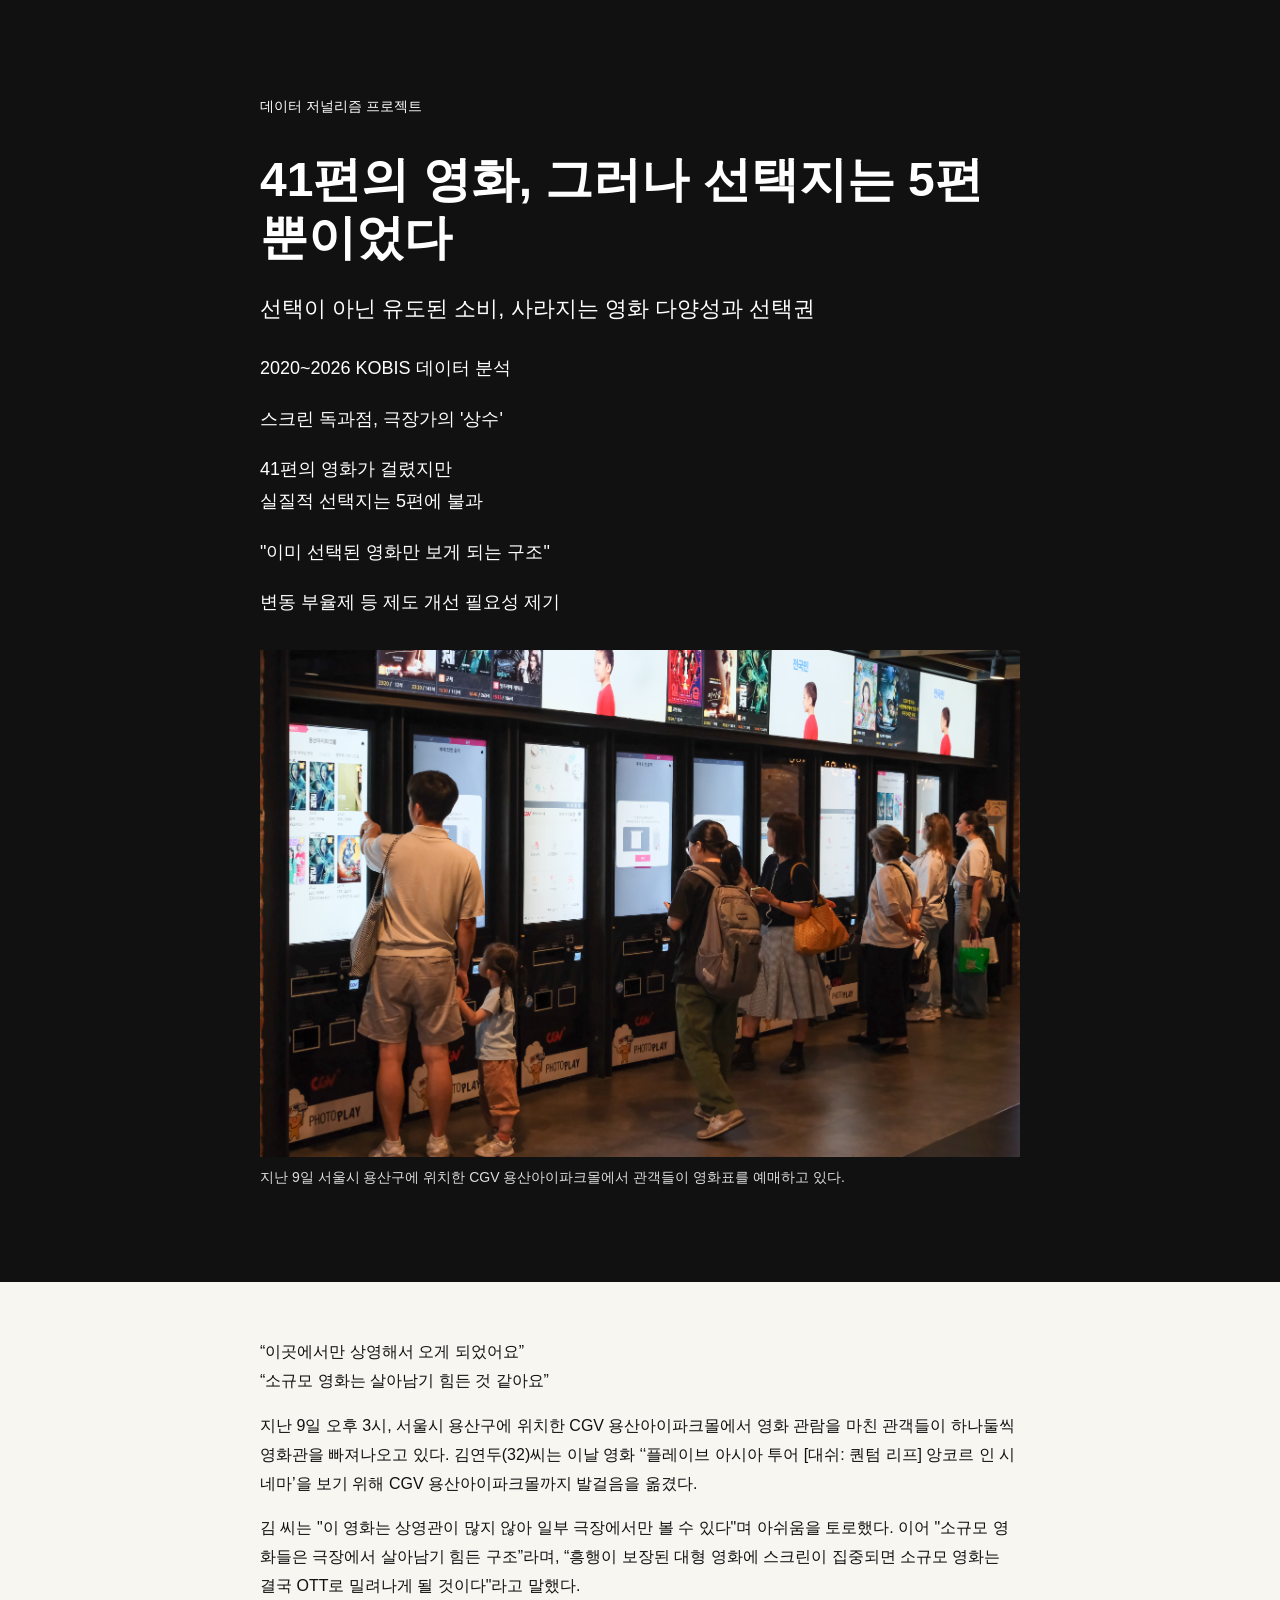
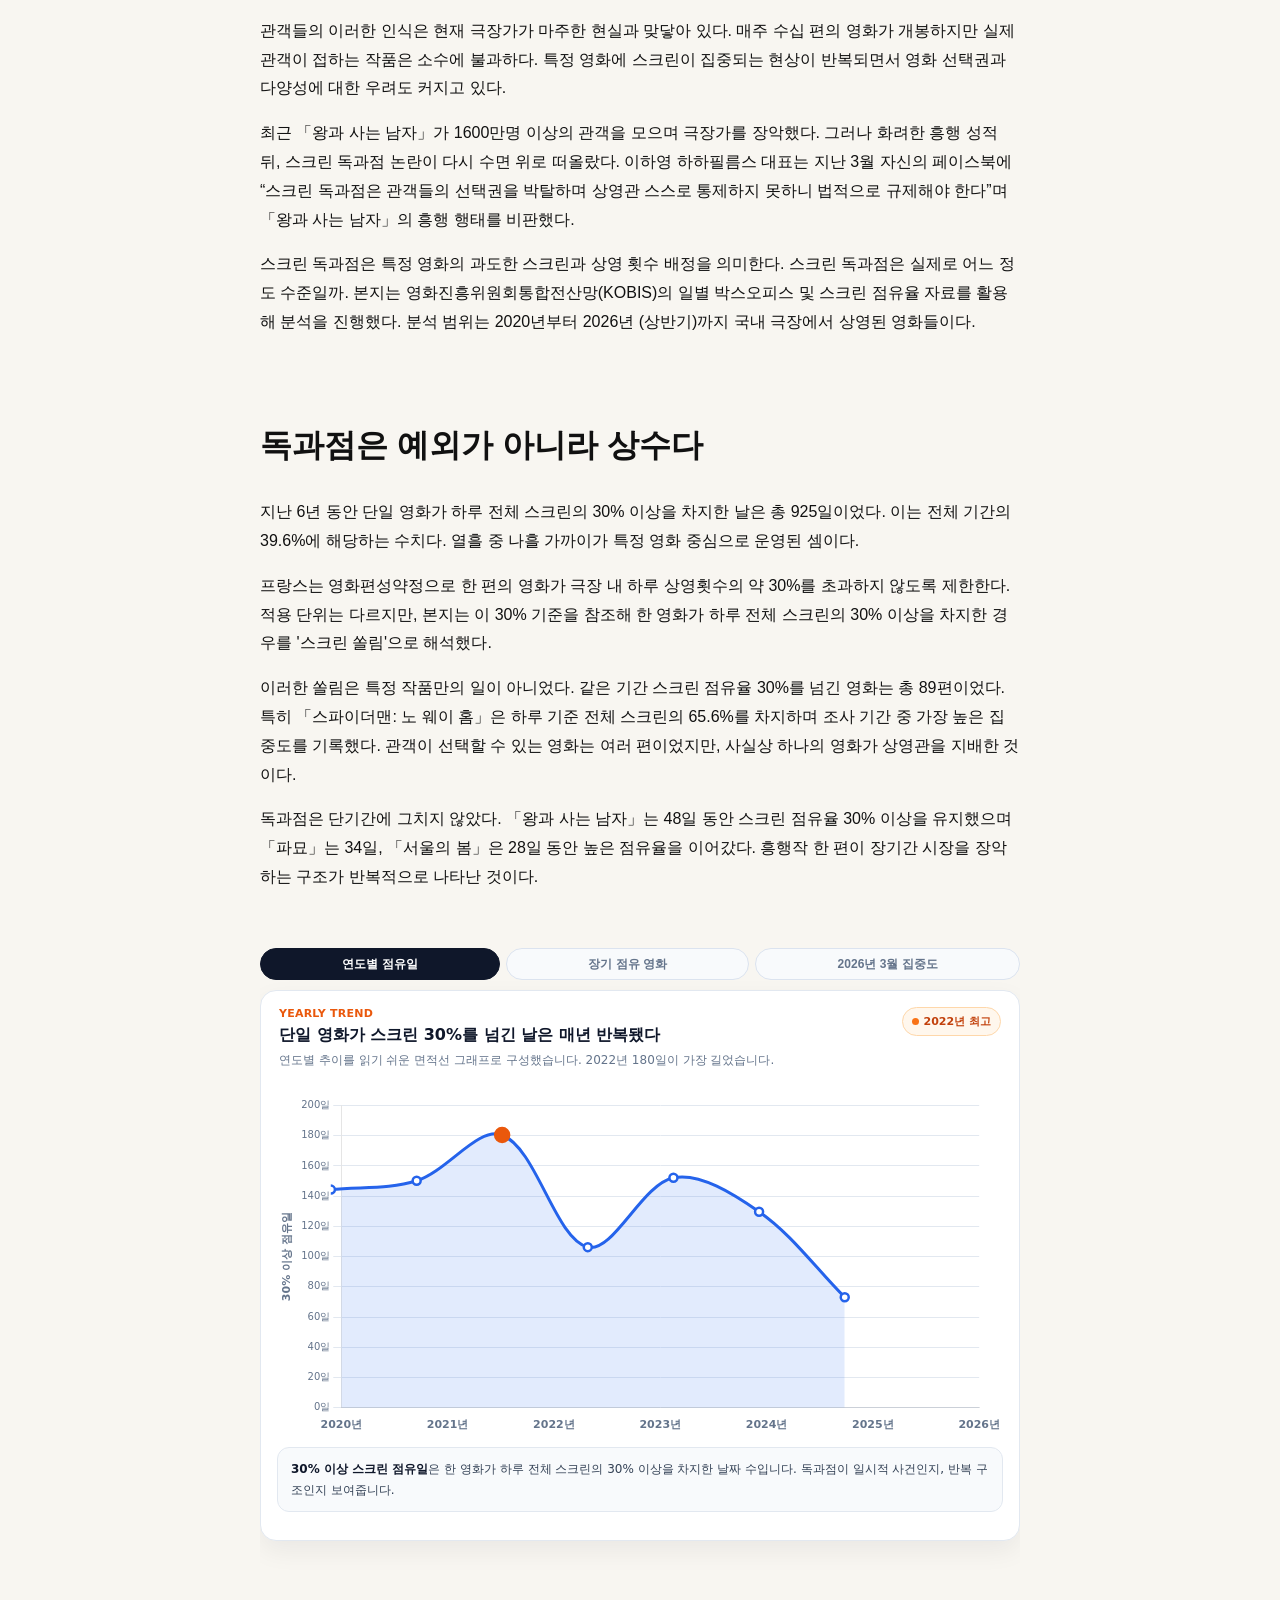
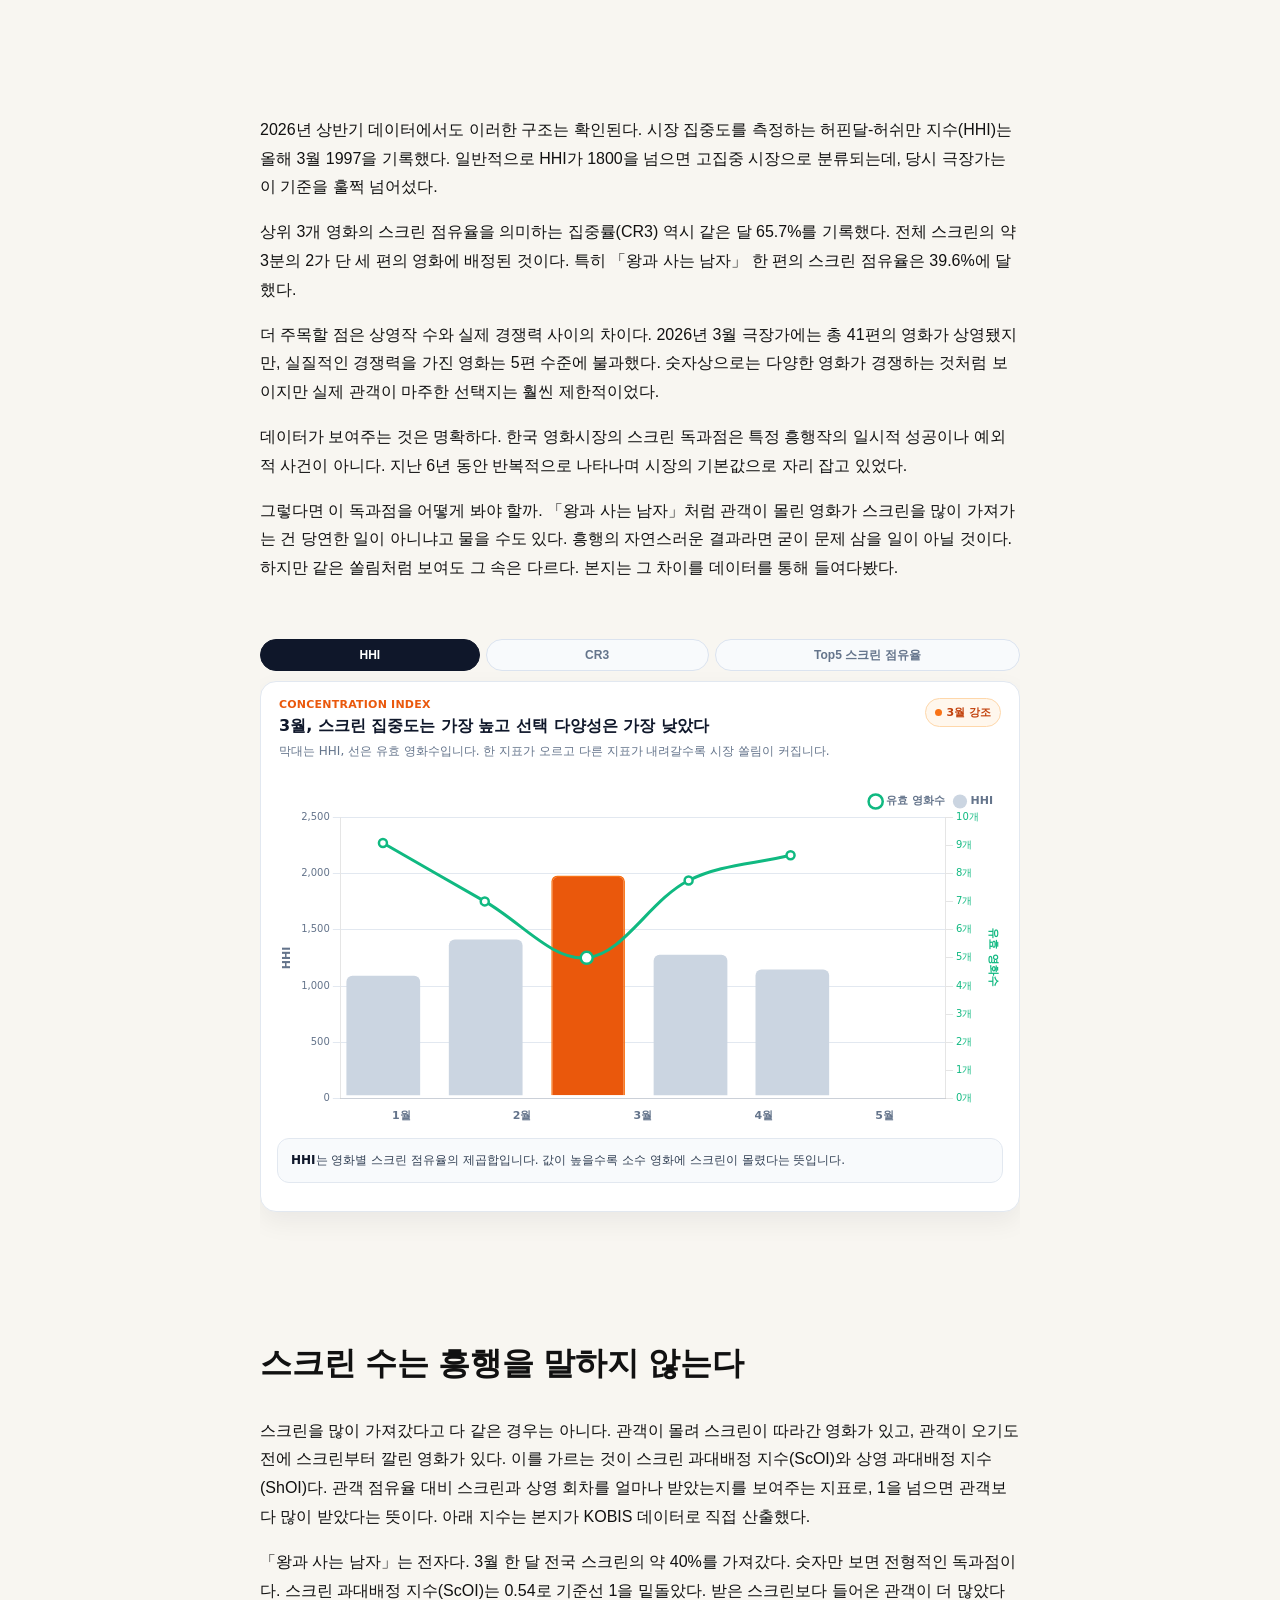
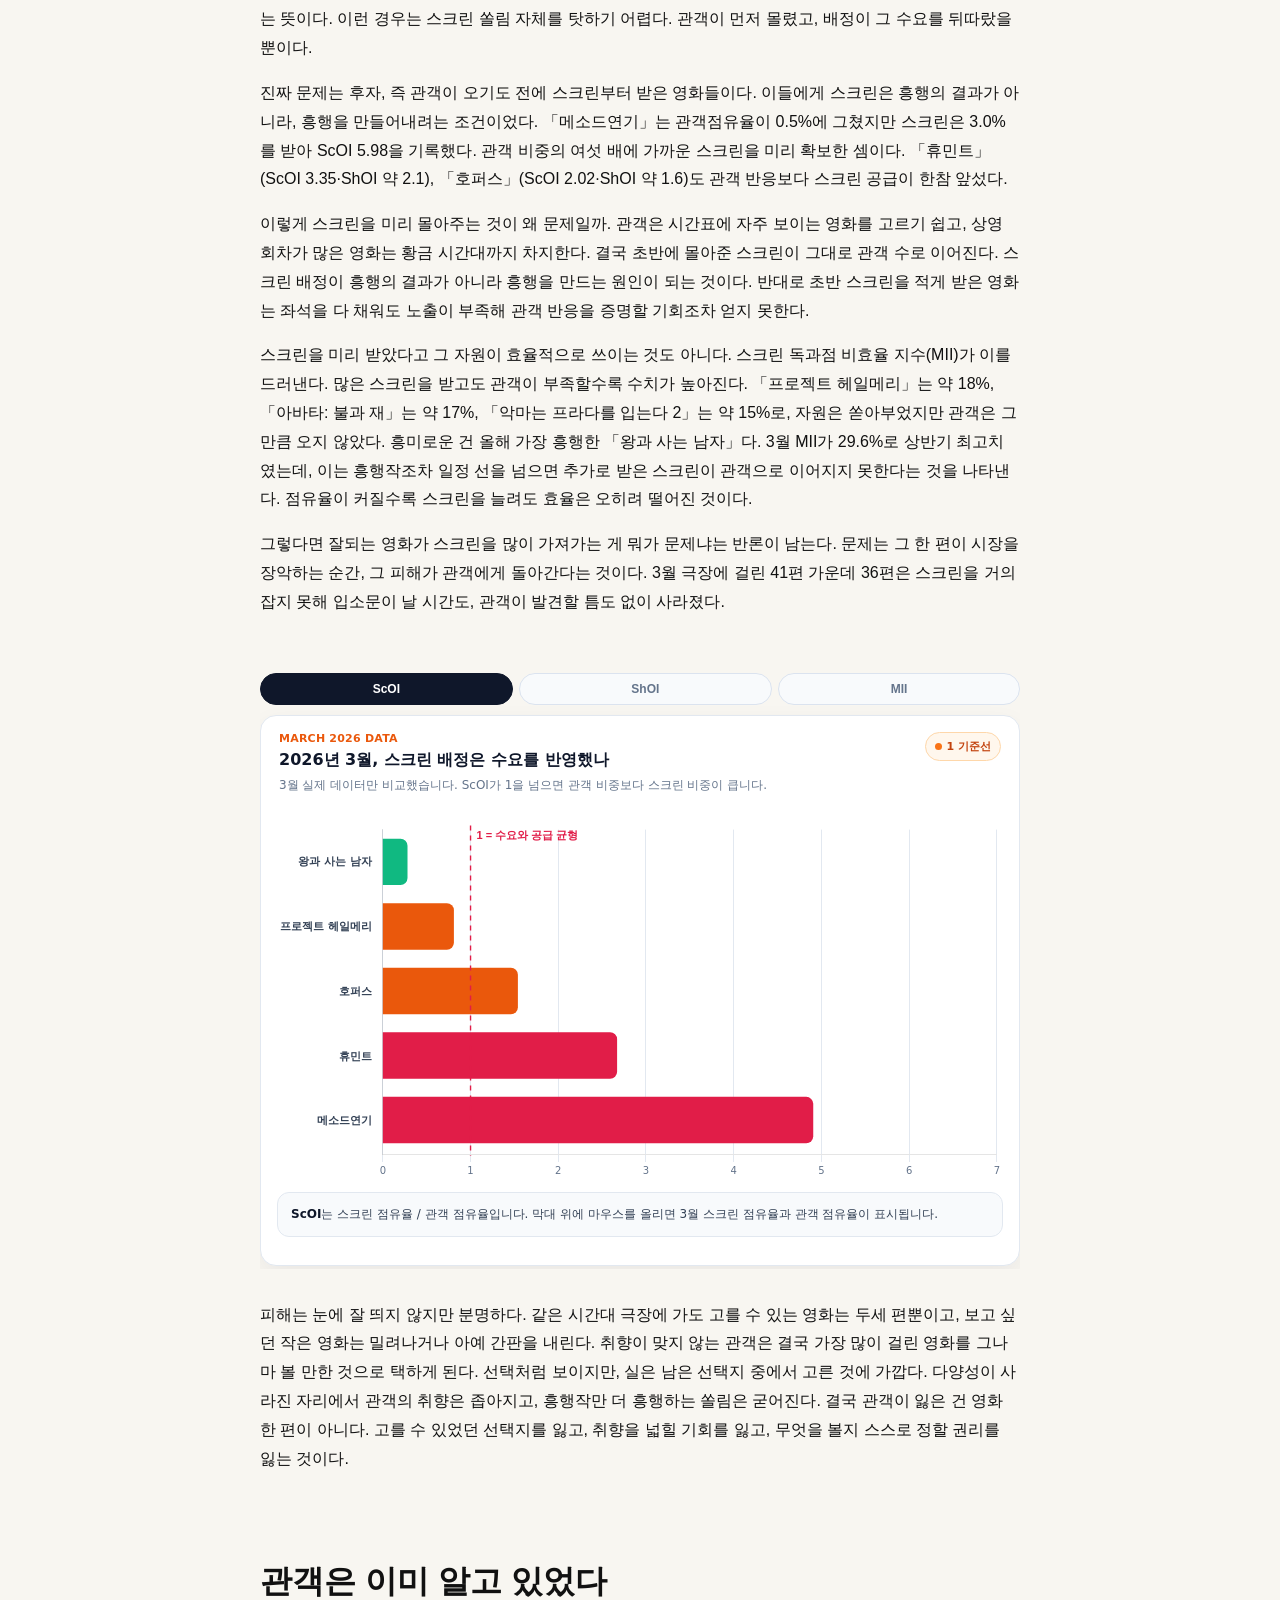
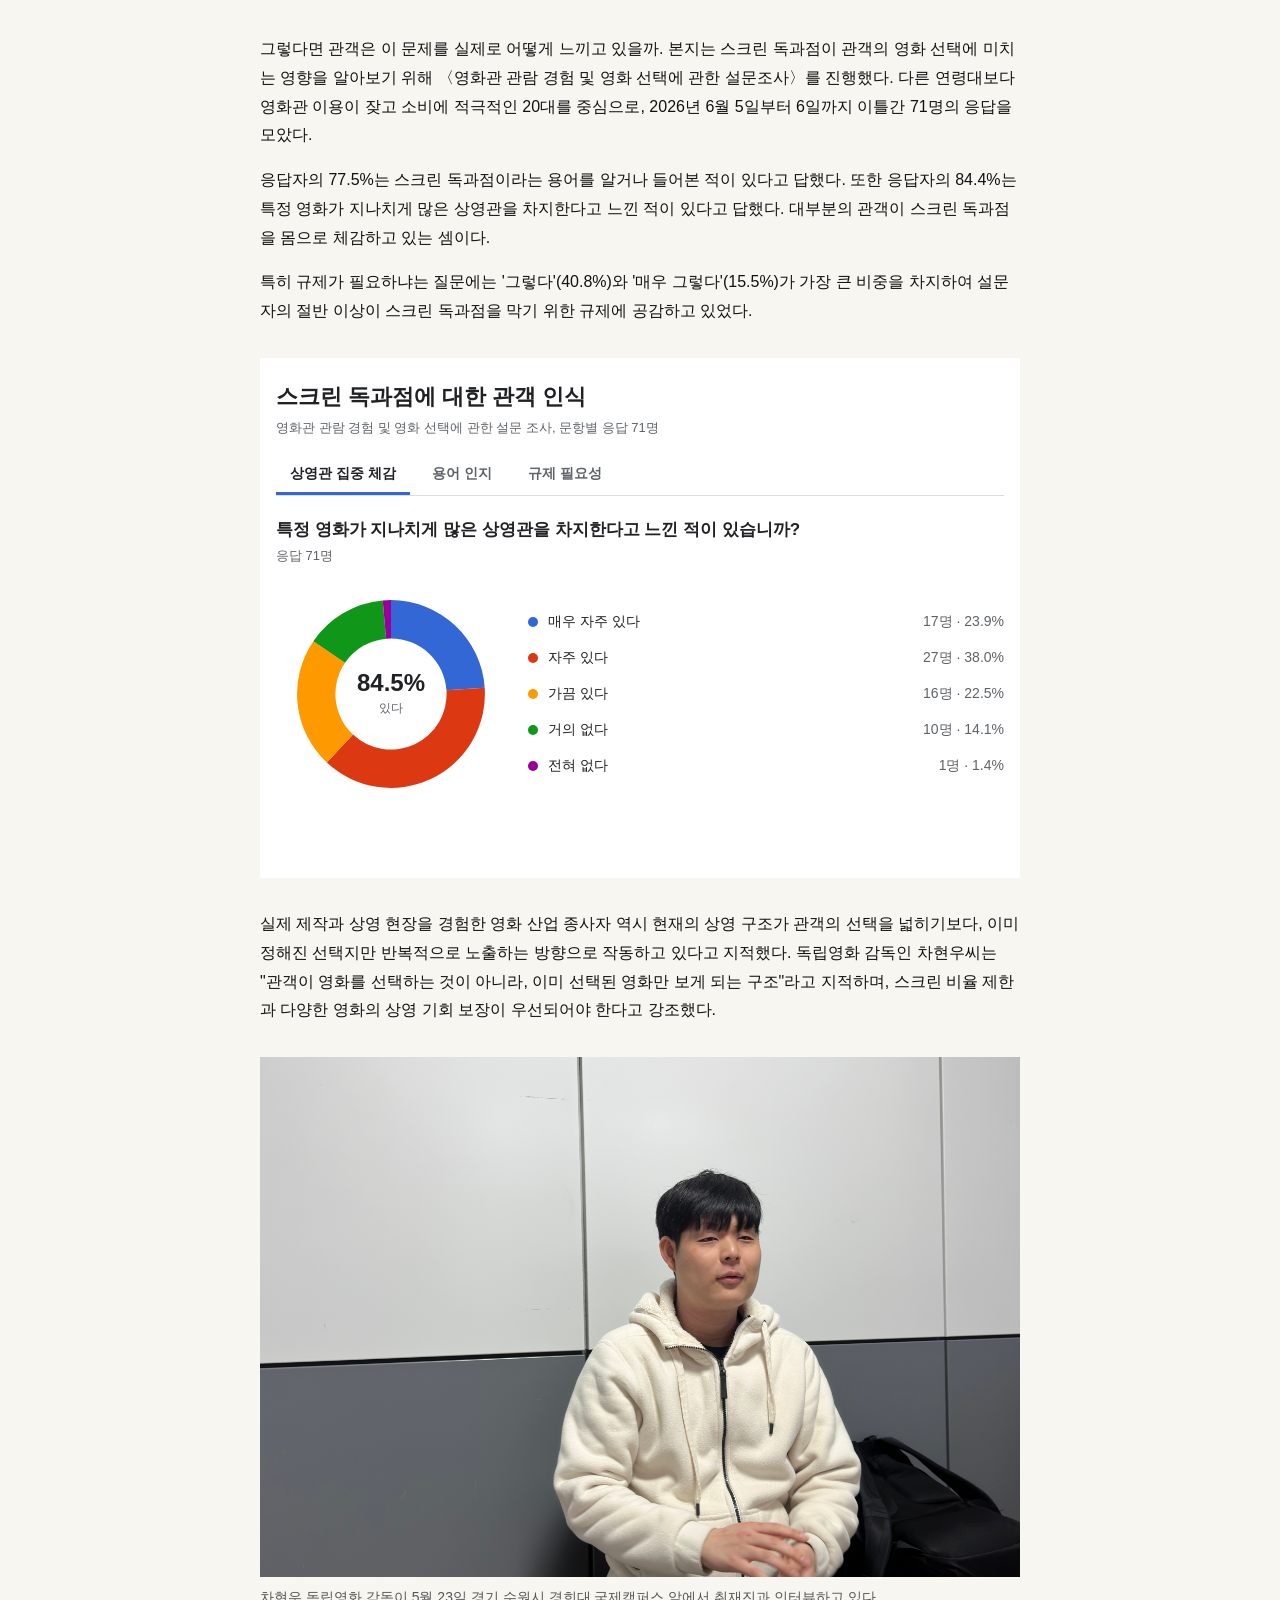
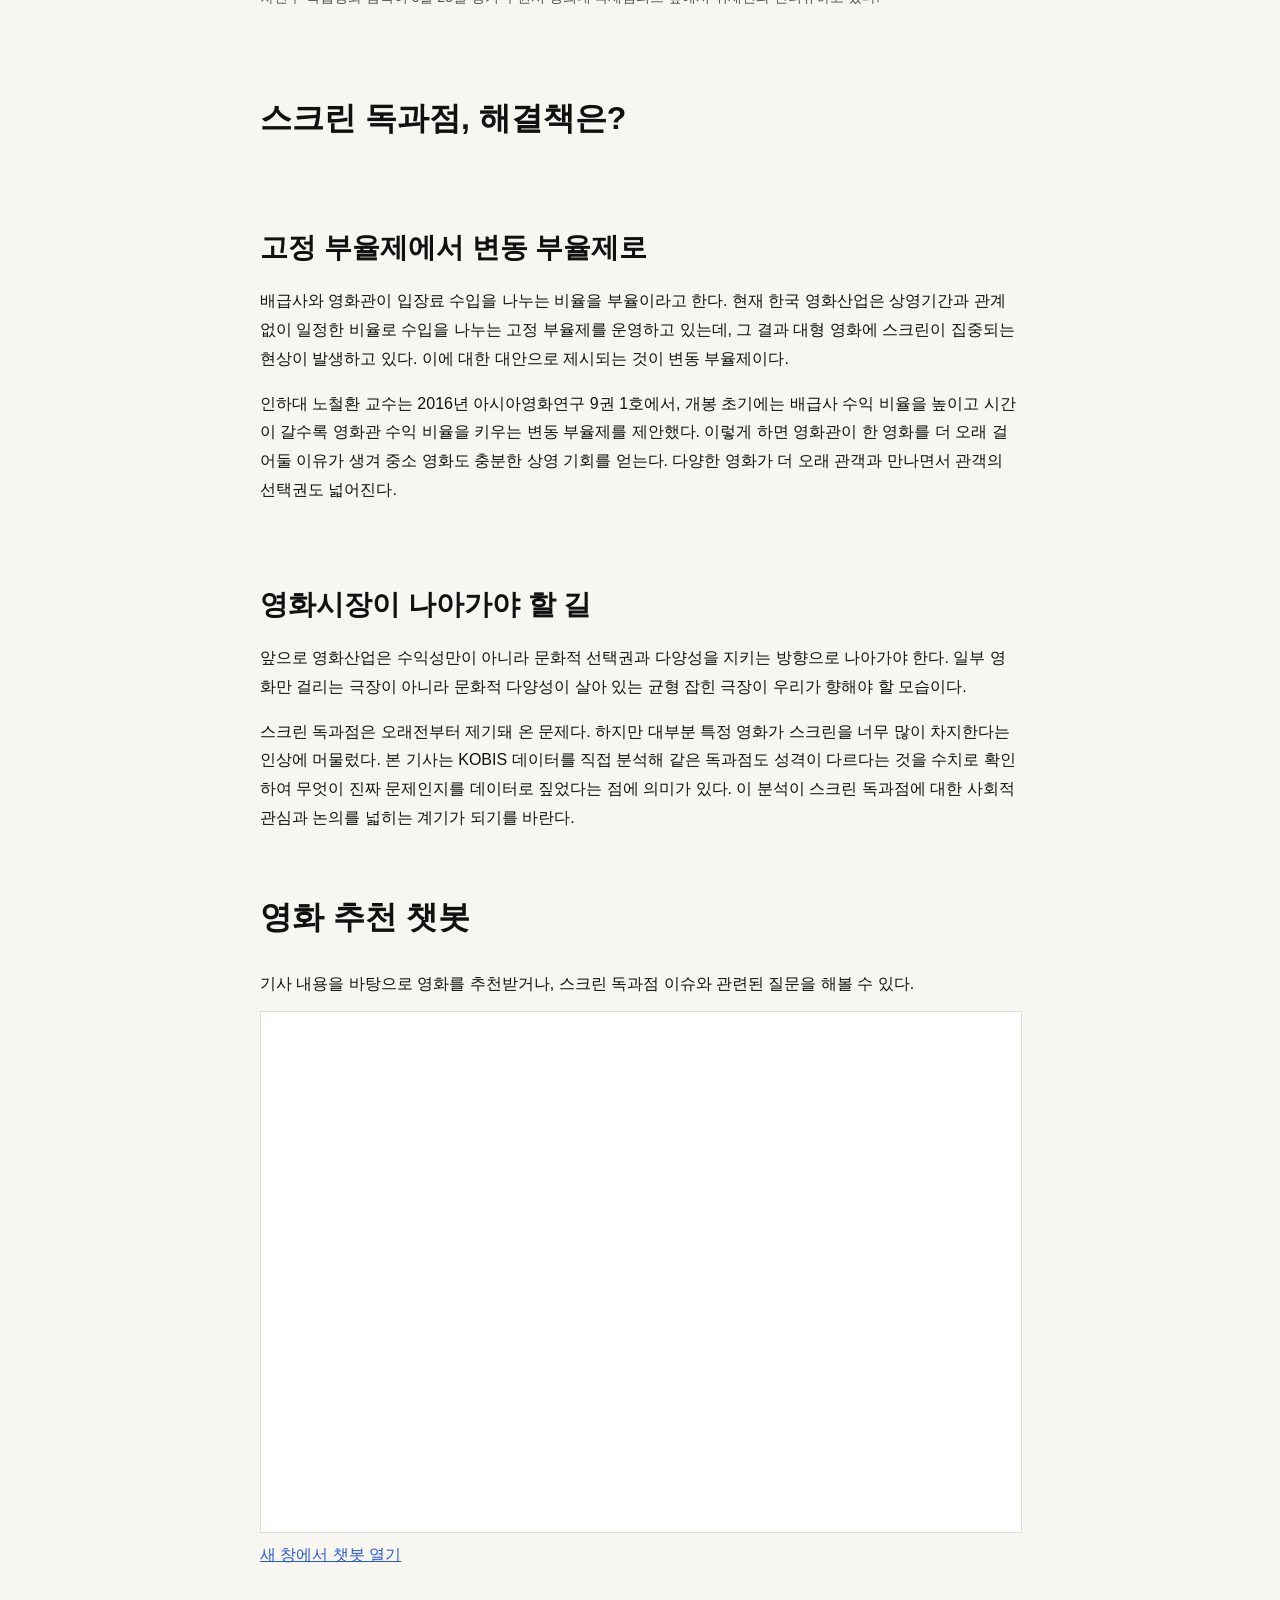
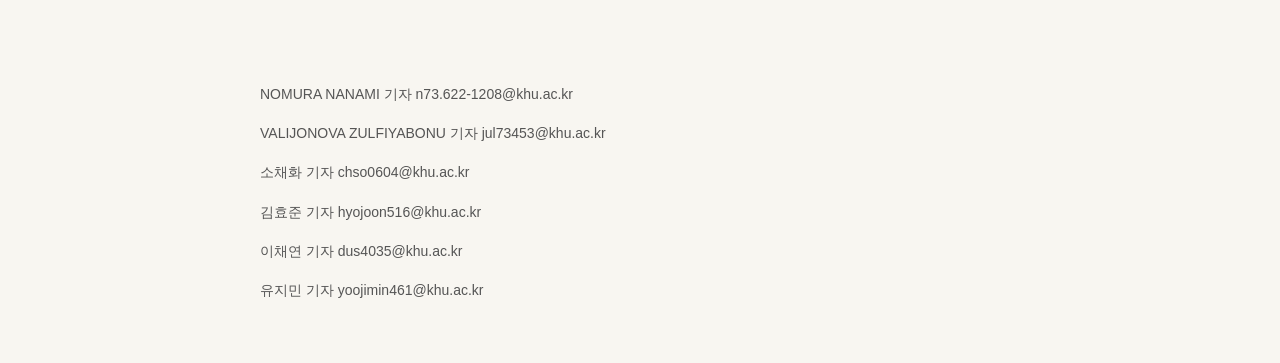
==== index.html @ 1d86059e "Update index.html" ====
<!DOCTYPE html>
<html lang="ko">
<head>
  <meta charset="UTF-8">
  <meta name="viewport" content="width=device-width, initial-scale=1.0">
  <title>스크린 독과점 기사</title>
  <link rel="stylesheet" href="./index.css">
</head>
<body>

<header class="hero">
  <div class="hero-inner">
    <p class="kicker">데이터 저널리즘 프로젝트</p>

    <h1>41편의 영화, 그러나 선택지는 5편뿐이었다</h1>

    <p class="subtitle">
      선택이 아닌 유도된 소비, 사라지는 영화 다양성과 선택권
    </p>

  <div class="summary">
  <p>2020~2026 KOBIS 데이터 분석</p>
  <p>스크린 독과점, 극장가의 '상수'</p>
  <p>41편의 영화가 걸렸지만<br>실질적 선택지는 5편에 불과</p>
  <p>"이미 선택된 영화만 보게 되는 구조"</p>
  <p>변동 부율제 등 제도 개선 필요성 제기</p>
</div>
  
    <figure class="hero-figure">
      <img src="./assets/photos/main-photo.jpg" alt="CGV 용산아이파크몰에서 관객들이 영화표를 예매하고 있는 모습">
      <figcaption>
        지난 9일 서울시 용산구에 위치한 CGV 용산아이파크몰에서 관객들이 영화표를 예매하고 있다.
      </figcaption>
    </figure>
  </div>
</header>

<main class="article">

<section class="lead">
  <p>
    “이곳에서만 상영해서 오게 되었어요”<br>
    “소규모 영화는 살아남기 힘든 것 같아요”
  </p>

  <p>
    지난 9일 오후 3시, 서울시 용산구에 위치한 CGV 용산아이파크몰에서 영화 관람을 마친 관객들이 하나둘씩 영화관을 빠져나오고 있다. 김연두(32)씨는 이날 영화 ‘‘플레이브 아시아 투어 [대쉬: 퀀텀 리프] 앙코르 인 시네마’을 보기 위해 CGV 용산아이파크몰까지 발걸음을 옮겼다.
  </p>

  <p>
    김 씨는 "이 영화는 상영관이 많지 않아 일부 극장에서만 볼 수 있다"며 아쉬움을 토로했다. 이어 "소규모 영화들은 극장에서 살아남기 힘든 구조”라며, “흥행이 보장된 대형 영화에 스크린이 집중되면 소규모 영화는 결국 OTT로 밀려나게 될 것이다"라고 말했다.
  </p>

  <p>
    관객들의 이러한 인식은 현재 극장가가 마주한 현실과 맞닿아 있다.  매주 수십 편의 영화가 개봉하지만 실제 관객이 접하는 작품은 소수에 불과하다. 특정 영화에 스크린이 집중되는 현상이 반복되면서 영화 선택권과 다양성에 대한 우려도 커지고 있다.
  </p>

  <p>
    최근 「왕과 사는 남자」가 1600만명 이상의 관객을 모으며 극장가를 장악했다. 그러나 화려한 흥행 성적 뒤, 스크린 독과점 논란이 다시 수면 위로 떠올랐다. 이하영 하하필름스 대표는 지난 3월 자신의 페이스북에 “스크린 독과점은 관객들의 선택권을 박탈하며 상영관 스스로 통제하지 못하니 법적으로 규제해야 한다”며 「왕과 사는 남자」의 흥행 행태를 비판했다.
  </p>

  <p>
    스크린 독과점은 특정 영화의 과도한 스크린과 상영 횟수 배정을 의미한다. 스크린 독과점은 실제로 어느 정도 수준일까. 본지는 영화진흥위원회통합전산망(KOBIS)의 일별 박스오피스 및 스크린 점유율 자료를 활용해 분석을 진행했다. 분석 범위는 2020년부터 2026년 (상반기)까지 국내 극장에서 상영된 영화들이다.
  </p>
</section>

<section class="section">
  <h2>독과점은 예외가 아니라 상수다</h2>

  <p>
    지난 6년 동안 단일 영화가 하루 전체 스크린의 30% 이상을 차지한 날은 총 925일이었다. 이는 전체 기간의 39.6%에 해당하는 수치다. 열흘 중 나흘 가까이가 특정 영화 중심으로 운영된 셈이다.
  </p>

  <p>
  프랑스는 영화편성약정으로 한 편의 영화가 극장 내 하루 상영횟수의 약 30%를 초과하지 않도록 제한한다. 적용 단위는 다르지만, 본지는 이 30% 기준을 참조해 한 영화가 하루 전체 스크린의 30% 이상을 차지한 경우를 '스크린 쏠림'으로 해석했다.
  </p>

  <p>
    이러한 쏠림은 특정 작품만의 일이 아니었다. 같은 기간 스크린 점유율 30%를 넘긴 영화는 총 89편이었다. 특히 「스파이더맨: 노 웨이 홈」은 하루 기준 전체 스크린의 65.6%를 차지하며 조사 기간 중 가장 높은 집중도를 기록했다. 관객이 선택할 수 있는 영화는 여러 편이었지만, 사실상 하나의 영화가 상영관을 지배한 것이다.
  </p>

  <p>
    독과점은 단기간에 그치지 않았다. 「왕과 사는 남자」는 48일 동안 스크린 점유율 30% 이상을 유지했으며 「파묘」는 34일, 「서울의 봄」은 28일 동안 높은 점유율을 이어갔다. 흥행작 한 편이 장기간 시장을 장악하는 구조가 반복적으로 나타난 것이다.
  </p>

<iframe
  class="graph-frame graph-2020"
  src="./graphs/2020_2026_html/index.html"
  title="2020-2026 스크린 독과점 시각화">
</iframe>

  <p>
    2026년 상반기 데이터에서도 이러한 구조는 확인된다. 시장 집중도를 측정하는 허핀달-허쉬만 지수(HHI)는 올해 3월 1997을 기록했다. 일반적으로 HHI가 1800을 넘으면 고집중 시장으로 분류되는데, 당시 극장가는 이 기준을 훌쩍 넘어섰다.
  </p>

  <p>
    상위 3개 영화의 스크린 점유율을 의미하는 집중률(CR3) 역시 같은 달 65.7%를 기록했다. 전체 스크린의 약 3분의 2가 단 세 편의 영화에 배정된 것이다. 특히 「왕과 사는 남자」 한 편의 스크린 점유율은 39.6%에 달했다.
  </p>

  <p>
    더 주목할 점은 상영작 수와 실제 경쟁력 사이의 차이다. 2026년 3월 극장가에는 총 41편의 영화가 상영됐지만, 실질적인 경쟁력을 가진 영화는 5편 수준에 불과했다. 숫자상으로는 다양한 영화가 경쟁하는 것처럼 보이지만 실제 관객이 마주한 선택지는 훨씬 제한적이었다.
  </p>

  <p>
    데이터가 보여주는 것은 명확하다. 한국 영화시장의 스크린 독과점은 특정 흥행작의 일시적 성공이나 예외적 사건이 아니다. 지난 6년 동안 반복적으로 나타나며 시장의 기본값으로 자리 잡고 있었다.
  </p>

  <p>
    그렇다면 이 독과점을 어떻게 봐야 할까. 「왕과 사는 남자」처럼 관객이 몰린 영화가 스크린을 많이 가져가는 건 당연한 일이 아니냐고 물을 수도 있다. 흥행의 자연스러운 결과라면 굳이 문제 삼을 일이 아닐 것이다. 하지만 같은 쏠림처럼 보여도 그 속은 다르다. 본지는 그 차이를 데이터를 통해 들여다봤다.
  </p>

<iframe
  class="graph-frame graph-final"
  src="./graphs/final_html/index.html"
  title="스크린 집중도 분석">
</iframe>
</section>

<section class="section">
  <h2>스크린 수는 흥행을 말하지 않는다</h2>

  <p>
    스크린을 많이 가져갔다고 다 같은 경우는 아니다. 관객이 몰려 스크린이 따라간 영화가 있고, 관객이 오기도 전에 스크린부터 깔린 영화가 있다. 이를 가르는 것이 스크린 과대배정 지수(ScOI)와 상영 과대배정 지수(ShOI)다. 관객 점유율 대비 스크린과 상영 회차를 얼마나 받았는지를 보여주는 지표로, 1을 넘으면 관객보다 많이 받았다는 뜻이다. 아래 지수는 본지가 KOBIS 데이터로 직접 산출했다.
  </p>

  <p>
   「왕과 사는 남자」는 전자다. 3월 한 달 전국 스크린의 약 40%를 가져갔다. 숫자만 보면 전형적인 독과점이다. 스크린 과대배정 지수(ScOI)는 0.54로 기준선 1을 밑돌았다. 받은 스크린보다 들어온 관객이 더 많았다는 뜻이다. 이런 경우는 스크린 쏠림 자체를 탓하기 어렵다. 관객이 먼저 몰렸고, 배정이 그 수요를 뒤따랐을 뿐이다.
  </p>

  <p>
   진짜 문제는 후자, 즉 관객이 오기도 전에 스크린부터 받은 영화들이다. 이들에게 스크린은 흥행의 결과가 아니라, 흥행을 만들어내려는 조건이었다. 「메소드연기」는 관객점유율이 0.5%에 그쳤지만 스크린은 3.0%를 받아 ScOI 5.98을 기록했다. 관객 비중의 여섯 배에 가까운 스크린을 미리 확보한 셈이다. 「휴민트」(ScOI 3.35·ShOI 약 2.1), 「호퍼스」(ScOI 2.02·ShOI 약 1.6)도 관객 반응보다 스크린 공급이 한참 앞섰다.
  </p>

  <p>
   이렇게 스크린을 미리 몰아주는 것이 왜 문제일까. 관객은 시간표에 자주 보이는 영화를 고르기 쉽고, 상영 회차가 많은 영화는 황금 시간대까지 차지한다. 결국 초반에 몰아준 스크린이 그대로 관객 수로 이어진다. 스크린 배정이 흥행의 결과가 아니라 흥행을 만드는 원인이 되는 것이다. 반대로 초반 스크린을 적게 받은 영화는 좌석을 다 채워도 노출이 부족해 관객 반응을 증명할 기회조차 얻지 못한다.
  </p>

  <p>
   스크린을 미리 받았다고 그 자원이 효율적으로 쓰이는 것도 아니다. 스크린 독과점 비효율 지수(MII)가 이를 드러낸다. 많은 스크린을 받고도 관객이 부족할수록 수치가 높아진다. 「프로젝트 헤일메리」는 약 18%, 「아바타: 불과 재」는 약 17%, 「악마는 프라다를 입는다 2」는 약 15%로, 자원은 쏟아부었지만 관객은 그만큼 오지 않았다. 흥미로운 건 올해 가장 흥행한 「왕과 사는 남자」다. 3월 MII가 29.6%로 상반기 최고치였는데, 이는 흥행작조차 일정 선을 넘으면 추가로 받은 스크린이 관객으로 이어지지 못한다는 것을 나타낸다. 점유율이 커질수록 스크린을 늘려도 효율은 오히려 떨어진 것이다.
  </p>

  <p>
   그렇다면 잘되는 영화가 스크린을 많이 가져가는 게 뭐가 문제냐는 반론이 남는다. 문제는 그 한 편이 시장을 장악하는 순간, 그 피해가 관객에게 돌아간다는 것이다. 3월 극장에 걸린 41편 가운데 36편은 스크린을 거의 잡지 못해 입소문이 날 시간도, 관객이 발견할 틈도 없이 사라졌다.
  </p>

<iframe
  class="graph-frame graph-scoi"
  src="./graphs/ScOI_ShOI_MII/index.html"
  title="ScOI ShOI MII 실제 데이터 시각화">
</iframe> 

  <p>
    피해는 눈에 잘 띄지 않지만 분명하다. 같은 시간대 극장에 가도 고를 수 있는 영화는 두세 편뿐이고, 보고 싶던 작은 영화는 밀려나거나 아예 간판을 내린다. 취향이 맞지 않는 관객은 결국 가장 많이 걸린 영화를 그나마 볼 만한 것으로 택하게 된다. 선택처럼 보이지만, 실은 남은 선택지 중에서 고른 것에 가깝다. 다양성이 사라진 자리에서 관객의 취향은 좁아지고, 흥행작만 더 흥행하는 쏠림은 굳어진다. 결국 관객이 잃은 건 영화 한 편이 아니다. 고를 수 있었던 선택지를 잃고, 취향을 넓힐 기회를 잃고, 무엇을 볼지 스스로 정할 권리를 잃는 것이다.
  </p>
</section>

<section class="section">
  <h2>관객은 이미 알고 있었다</h2>

  <p>
    그렇다면 관객은 이 문제를 실제로 어떻게 느끼고 있을까. 본지는 스크린 독과점이 관객의 영화 선택에 미치는 영향을 알아보기 위해 〈영화관 관람 경험 및 영화 선택에 관한 설문조사〉를 진행했다. 다른 연령대보다 영화관 이용이 잦고 소비에 적극적인 20대를 중심으로, 2026년 6월 5일부터 6일까지 이틀간 71명의 응답을 모았다.
  </p>

  <p>
    응답자의 77.5%는 스크린 독과점이라는 용어를 알거나 들어본 적이 있다고 답했다. 또한 응답자의 84.4%는 특정 영화가 지나치게 많은 상영관을 차지한다고 느낀 적이 있다고 답했다. 대부분의 관객이 스크린 독과점을 몸으로 체감하고 있는 셈이다.
  </p>

  <p>
    특히 규제가 필요하냐는 질문에는 '그렇다'(40.8%)와 '매우 그렇다'(15.5%)가 가장 큰 비중을 차지하여 설문자의 절반 이상이 스크린 독과점을 막기 위한 규제에 공감하고 있었다.
  </p>

<iframe
  class="graph-frame graph-survey"
  src="./graphs/survey-simple/survey-simple.html"
  title="스크린 독과점 설문조사 결과">
</iframe>  

  <p>
    실제 제작과 상영 현장을 경험한 영화 산업 종사자 역시 현재의 상영 구조가 관객의 선택을 넓히기보다, 이미 정해진 선택지만 반복적으로 노출하는 방향으로 작동하고 있다고 지적했다. 독립영화 감독인 차현우씨는 "관객이 영화를 선택하는 것이 아니라, 이미 선택된 영화만 보게 되는 구조"라고 지적하며, 스크린 비율 제한과 다양한 영화의 상영 기회 보장이 우선되어야 한다고 강조했다.
  </p>
</section>

<figure>
  <img src="./assets/photos/director-cha-hyunwoo.jpg" alt="차현우 감독">
  <figcaption>
   차현우 독립영화 감독이 5월 23일 경기 수원시 경희대 국제캠퍼스 앞에서 취재진과 인터뷰하고 있다.  </figcaption>
</figure>


<section class="section">
  <h2>스크린 독과점, 해결책은?</h2>
</section>

<section class="section">
  <h3>고정 부율제에서 변동 부율제로</h3>

  <p>
    배급사와 영화관이 입장료 수입을 나누는 비율을 부율이라고 한다. 현재 한국 영화산업은 상영기간과 관계없이 일정한 비율로 수입을 나누는 고정 부율제를 운영하고 있는데, 그 결과 대형 영화에 스크린이 집중되는 현상이 발생하고 있다. 이에 대한 대안으로 제시되는 것이 변동 부율제이다.
  </p>

  <p>
    인하대 노철환 교수는 2016년 아시아영화연구 9권 1호에서, 개봉 초기에는 배급사 수익 비율을 높이고 시간이 갈수록 영화관 수익 비율을 키우는 변동 부율제를 제안했다. 이렇게 하면 영화관이 한 영화를 더 오래 걸어둘 이유가 생겨 중소 영화도 충분한 상영 기회를 얻는다. 다양한 영화가 더 오래 관객과 만나면서 관객의 선택권도 넓어진다.
  </p>
</section>

<section class="section">
  <h3>영화시장이 나아가야 할 길</h3>

  <p>
    앞으로 영화산업은 수익성만이 아니라 문화적 선택권과 다양성을 지키는 방향으로 나아가야 한다. 일부 영화만 걸리는 극장이 아니라 문화적 다양성이 살아 있는 균형 잡힌 극장이 우리가 향해야 할 모습이다.
  </p>

  <p>
    스크린 독과점은 오래전부터 제기돼 온 문제다. 하지만 대부분 특정 영화가 스크린을 너무 많이 차지한다는 인상에 머물렀다. 본 기사는 KOBIS 데이터를 직접 분석해 같은 독과점도 성격이 다르다는 것을 수치로 확인하여 무엇이 진짜 문제인지를 데이터로 짚었다는 점에 의미가 있다. 이 분석이 스크린 독과점에 대한 사회적 관심과 논의를 넓히는 계기가 되기를 바란다.
  </p>
</section>

<section class="section chatbot-section">
  <h2>영화 추천 챗봇</h2>
  <p>
    기사 내용을 바탕으로 영화를 추천받거나, 스크린 독과점 이슈와 관련된 질문을 해볼 수 있다.
  </p>

  <iframe
    src="https://chatbot-movie-xr9r.onrender.com"
    title="영화 추천 챗봇"
    loading="lazy">
  </iframe>

  <p class="chatbot-link">
    <a href="https://chatbot-movie-xr9r.onrender.com" target="_blank" rel="noopener">
      새 창에서 챗봇 열기
    </a>
  </p>
</section>

</main>


<footer class="article-footer">
  <p>NOMURA NANAMI 기자 n73.622-1208@khu.ac.kr</p>
  <p>VALIJONOVA ZULFIYABONU 기자 jul73453@khu.ac.kr</p>
  <p>소채화 기자 chso0604@khu.ac.kr</p>
  <p>김효준 기자 hyojoon516@khu.ac.kr</p>
  <p>이채연 기자 dus4035@khu.ac.kr</p>
  <p>유지민 기자 yoojimin461@khu.ac.kr</p>
</footer>

</body>
</html>
---- index.css ----
body {
  margin: 0;
  font-family: sans-serif;
  line-height: 1.8;
  color: #111;
  background: #f8f6f1;
}

.hero {
  background: #111;
  color: #fff;
  padding: 80px 20px 60px;
}

.hero-inner {
  max-width: 760px;
  margin: 0 auto;
}

.kicker {
  font-size: 14px;
  margin-bottom: 12px;
}

h1 {
  font-size: 48px;
  line-height: 1.2;
  margin-bottom: 16px;
}

.subtitle {
  font-size: 22px;
  margin-bottom: 24px;
}

.summary {
  font-size: 18px;
  margin-bottom: 32px;
}

.hero-figure img {
  width: 100%;
  max-height: 520px;
  display: block;
  object-fit: cover;
}

.hero-figure figcaption {
  margin-top: 8px;
  font-size: 14px;
  color: #ddd;
}

.article {
  max-width: 760px;
  margin: 0 auto;
  padding: 40px 20px;
}

.section {
  margin-top: 80px;
}

.section h2 {
  font-size: 32px;
  margin-bottom: 24px;
}

.graphic-box {
  margin: 32px 0;
  padding: 60px 20px;
  border: 1px solid #ccc;
  background: #fff;
  text-align: center;
}

.article-footer {
  max-width: 760px;
  margin: 60px auto;
  padding: 0 20px;
  font-size: 14px;
  color: #555;
}

.graph-frame {
  width: 100%;
  border: 0;
  display: block;
  margin: 32px 0;
  background: transparent;
}

.graph-2020 {
  height: 760px;
}

.graph-final {
  height: 640px;
}

.graph-scoi {
  height: 620px;
}

.graph-survey {
  height: 520px;
}

figure img {
  width: 100%;
  max-height: 520px;
  display: block;
  object-fit: cover;
}

figure {
  margin: 32px 0;
}

figcaption {
  margin-top: 8px;
  font-size: 14px;
  color: #555;
}

.chatbot-section {
  margin-top: 56px;
}

.chatbot-section iframe {
  width: 100%;
  height: 520px;
  border: 1px solid #ddd;
  background: #fff;
  display: block;
}

.chatbot-section p {
  margin-bottom: 12px;
}

.chatbot-link {
  margin-top: 8px;
}

.chatbot-link a {
  color: #2a5bd7;
  text-decoration: underline;
}

.section h3 {
  font-size: 28px;
  line-height: 1.4;
  margin: 48px 0 20px;
}
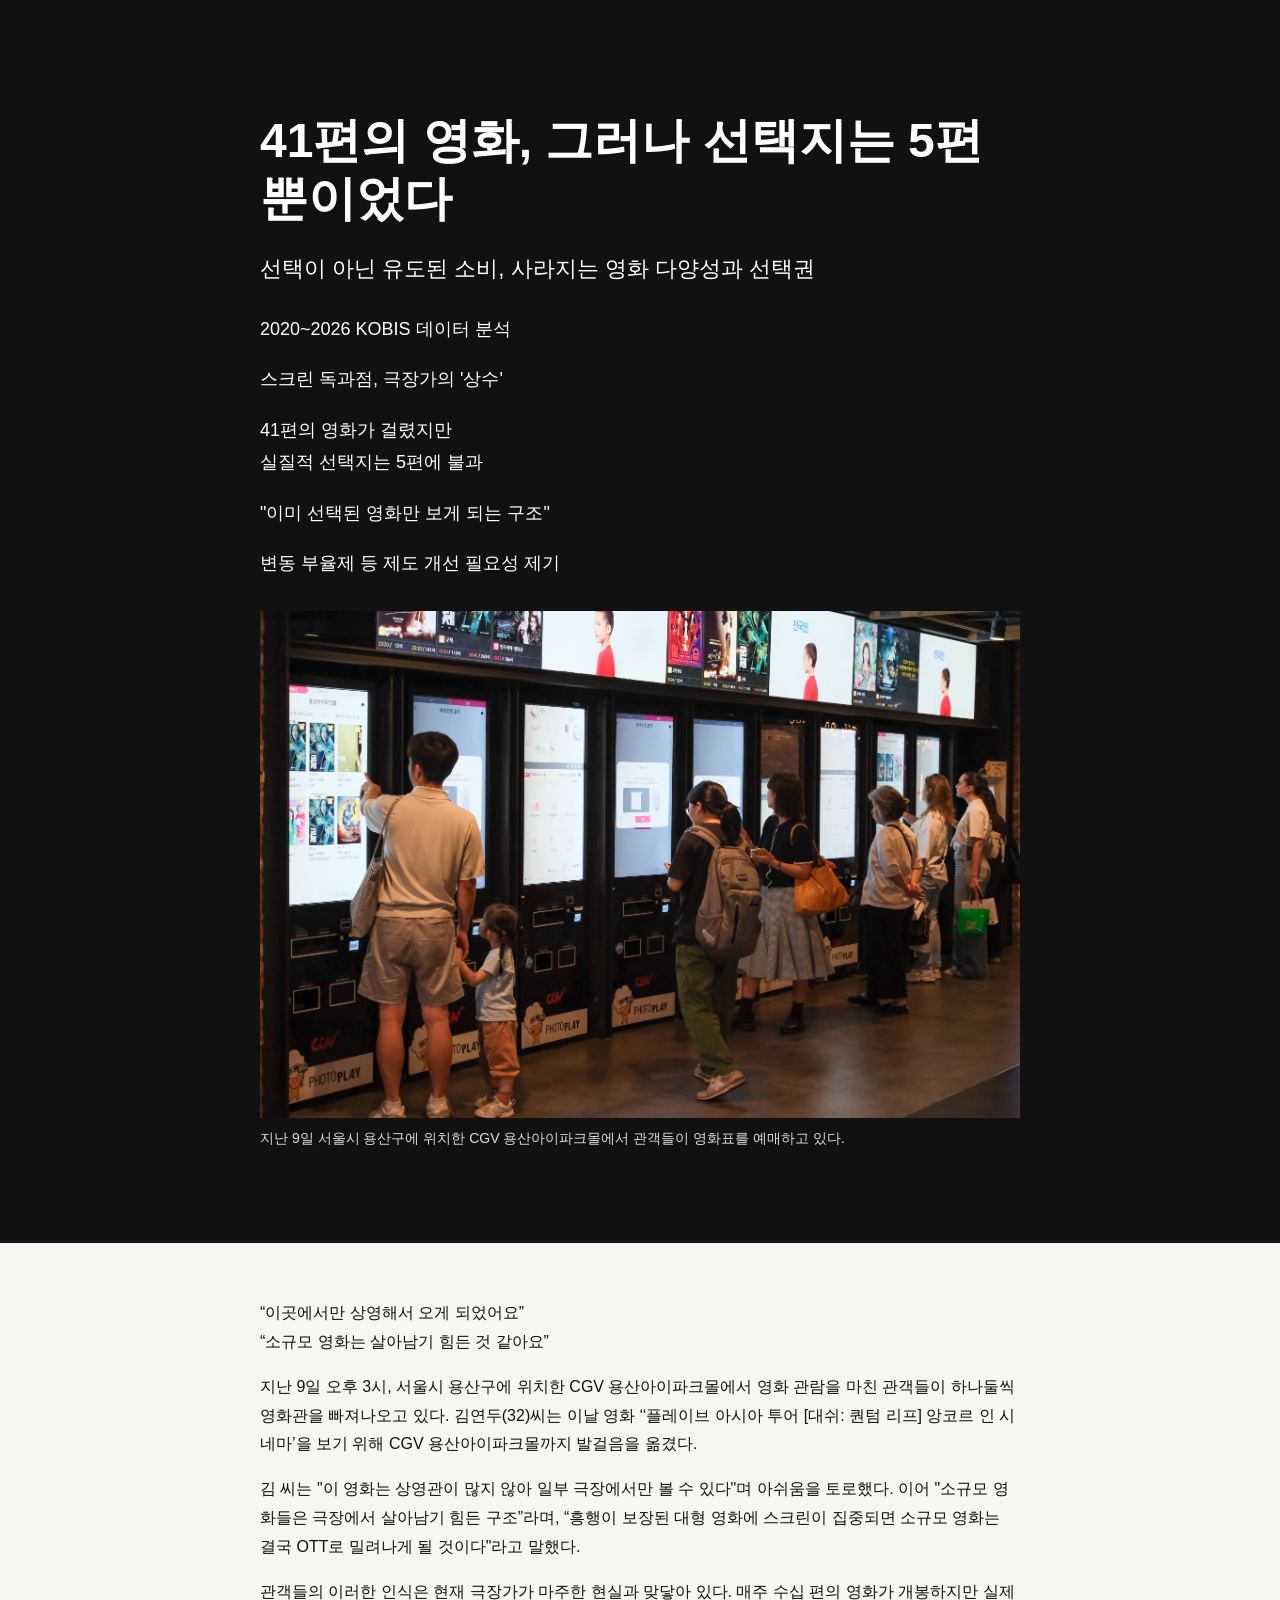
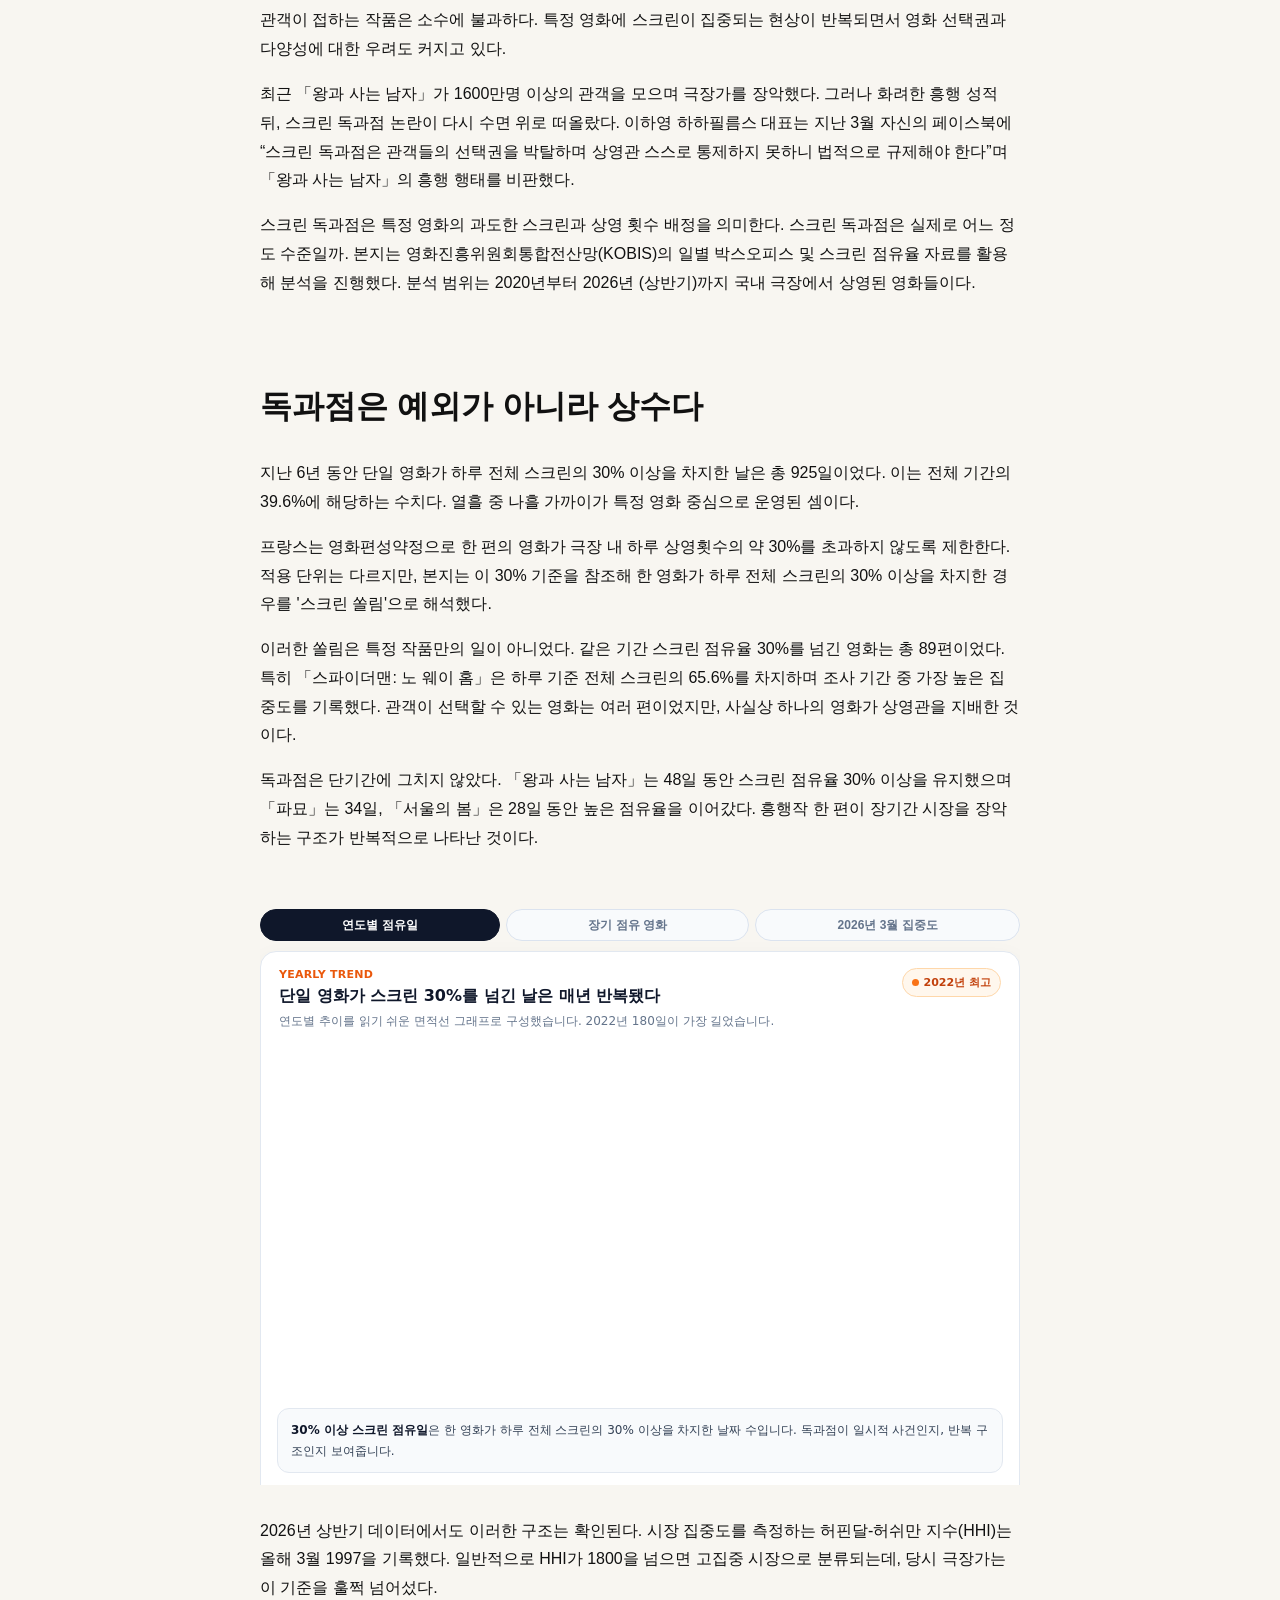
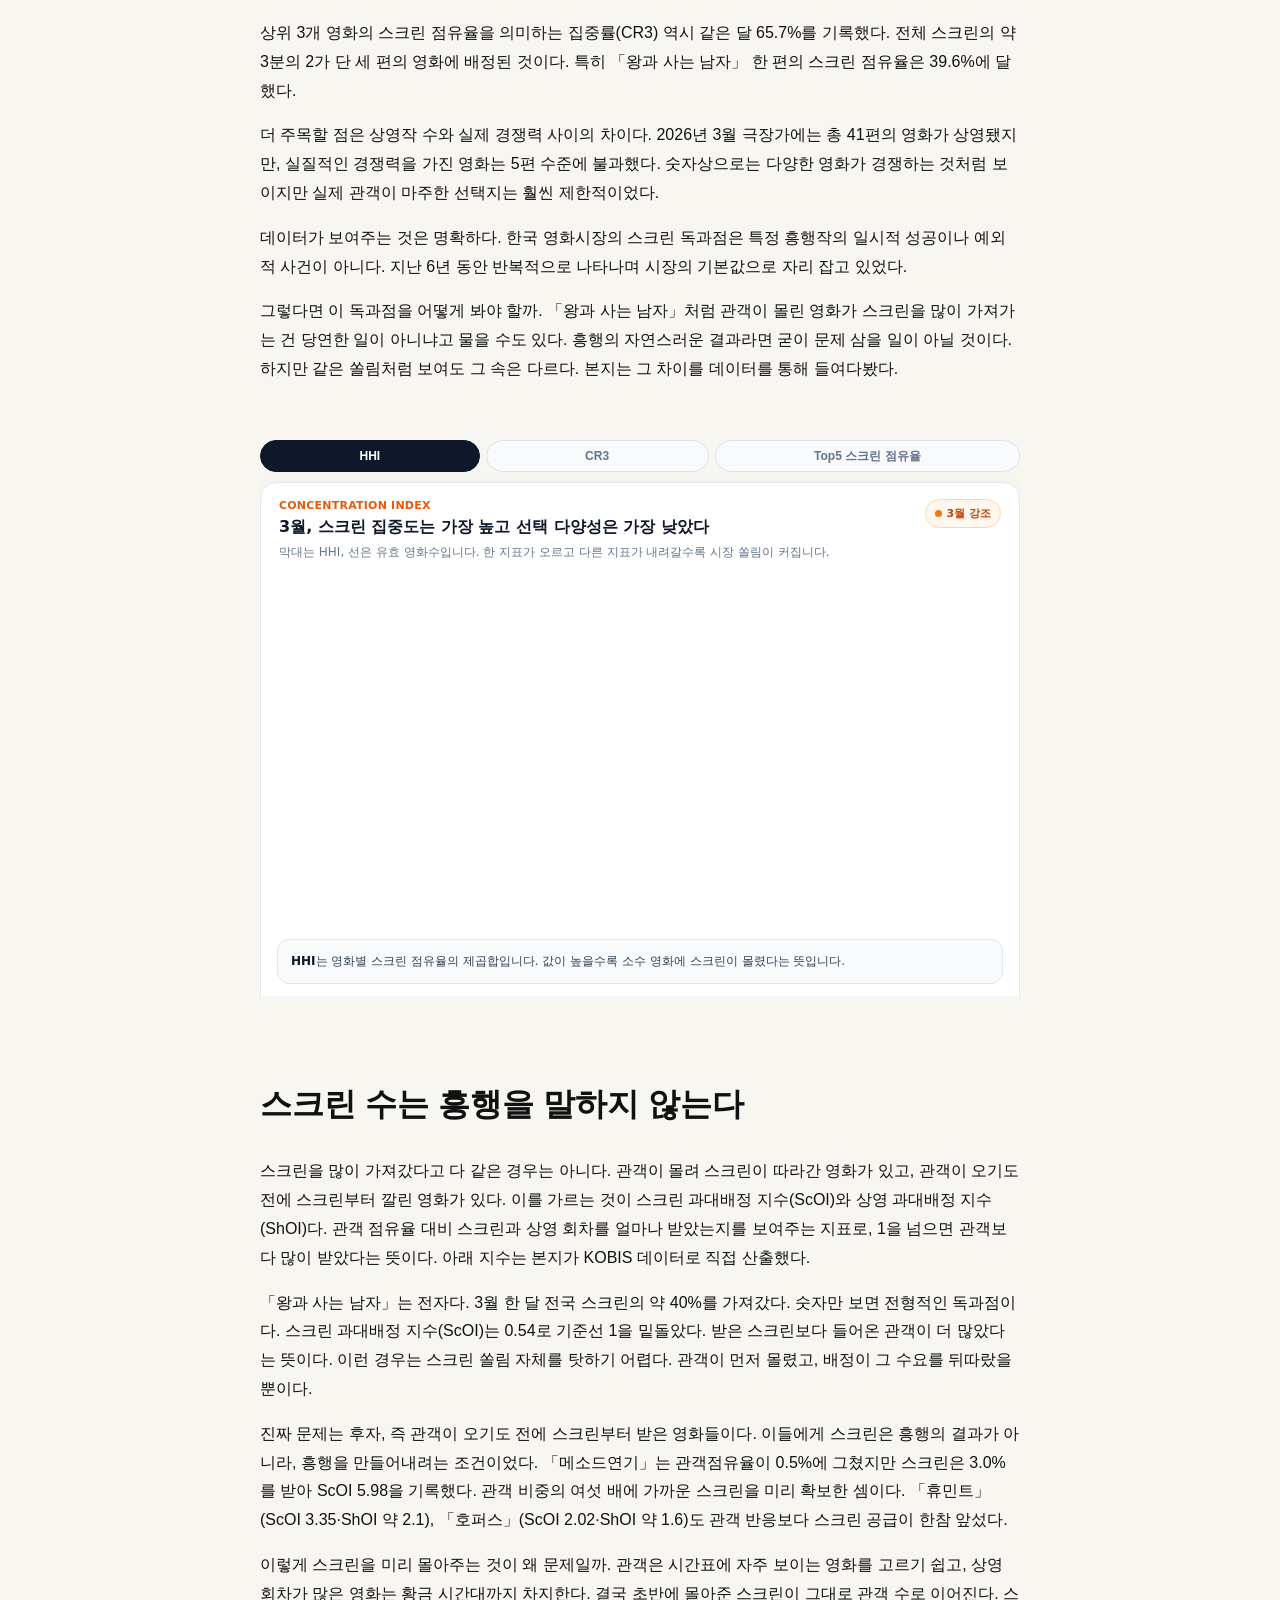
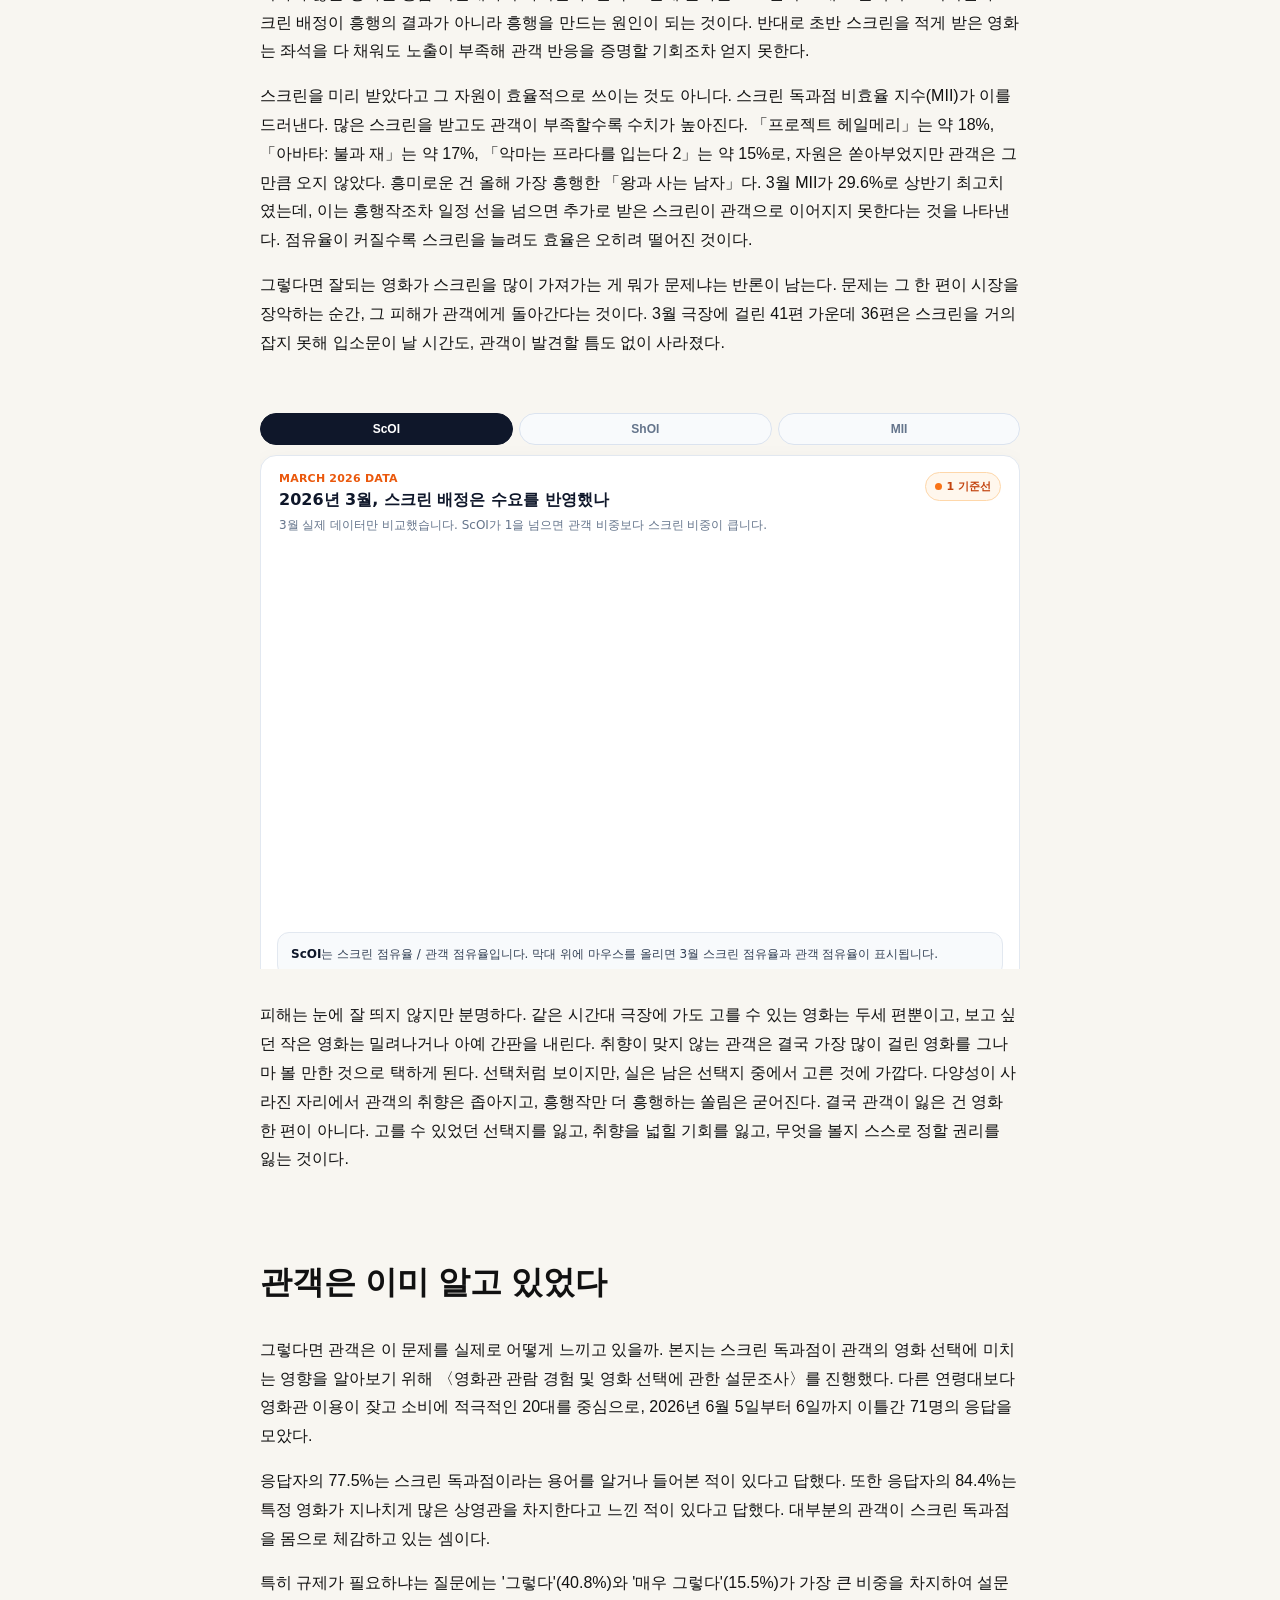
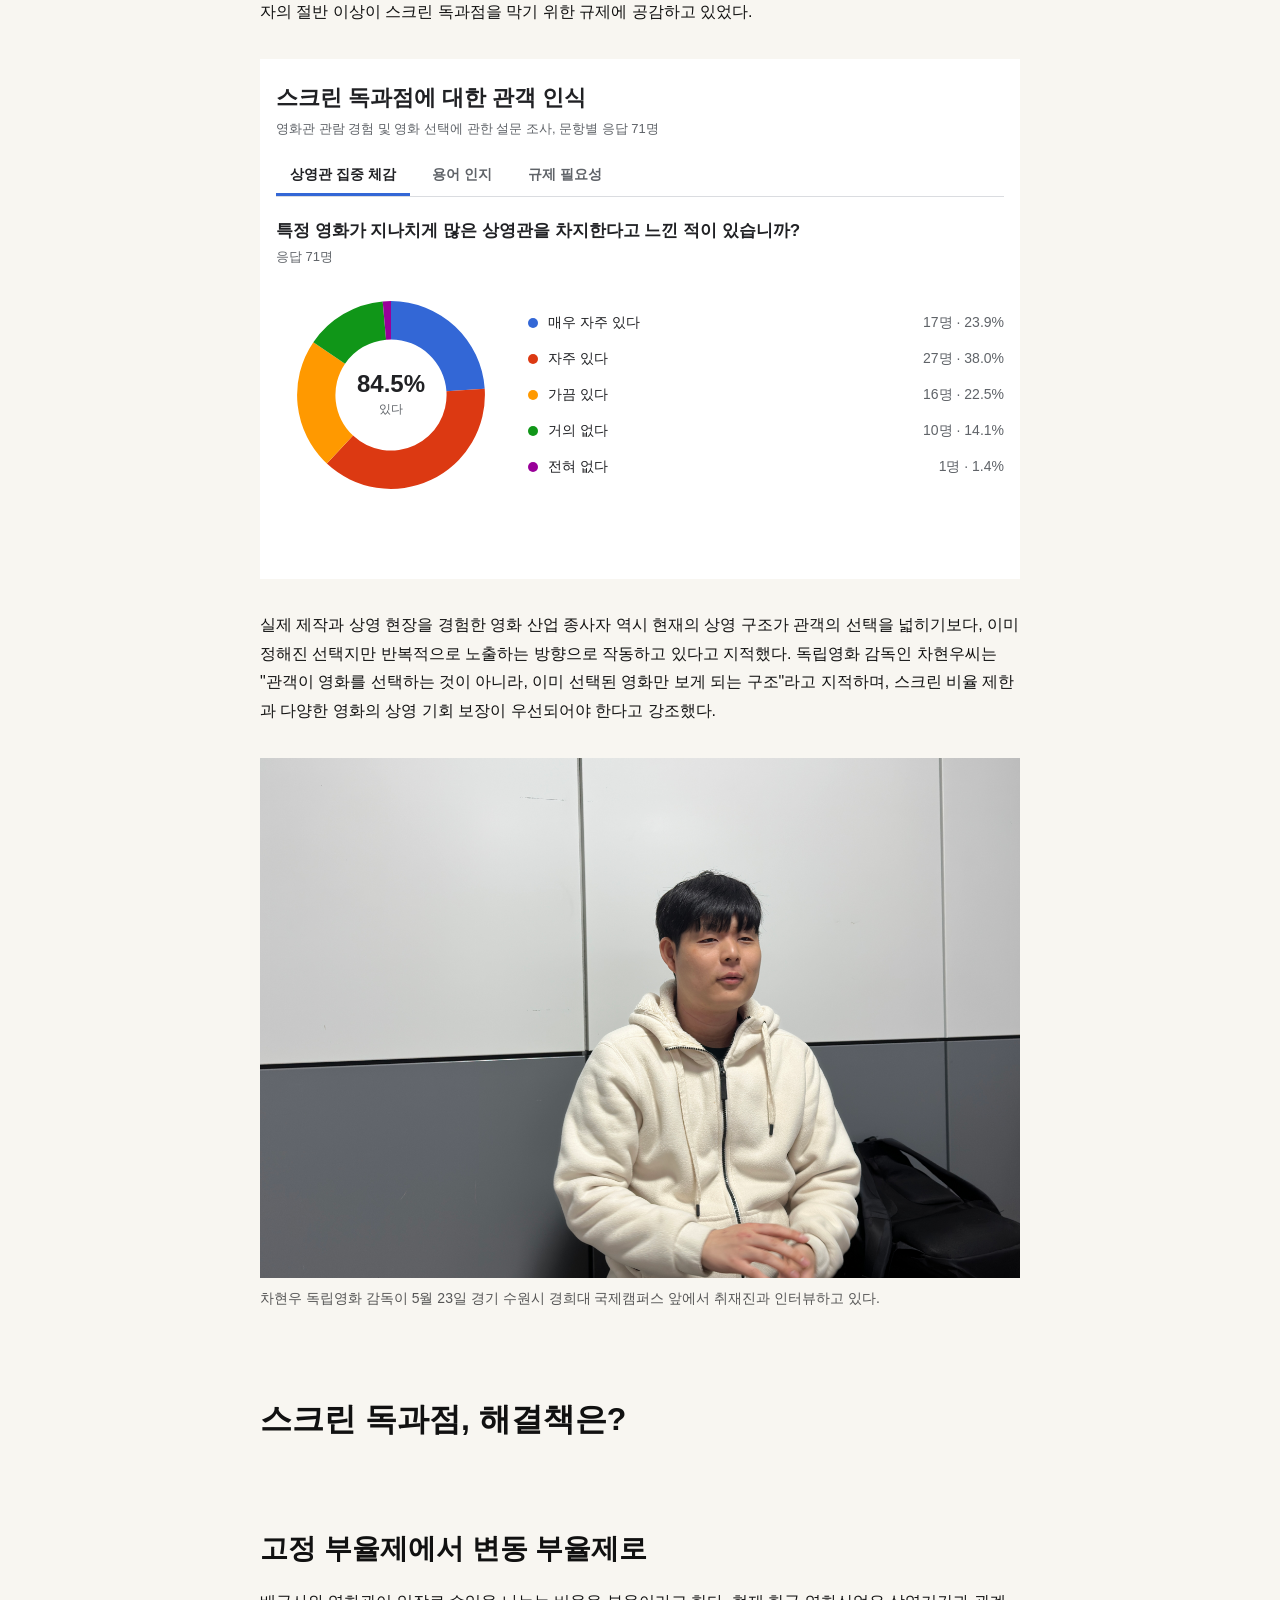
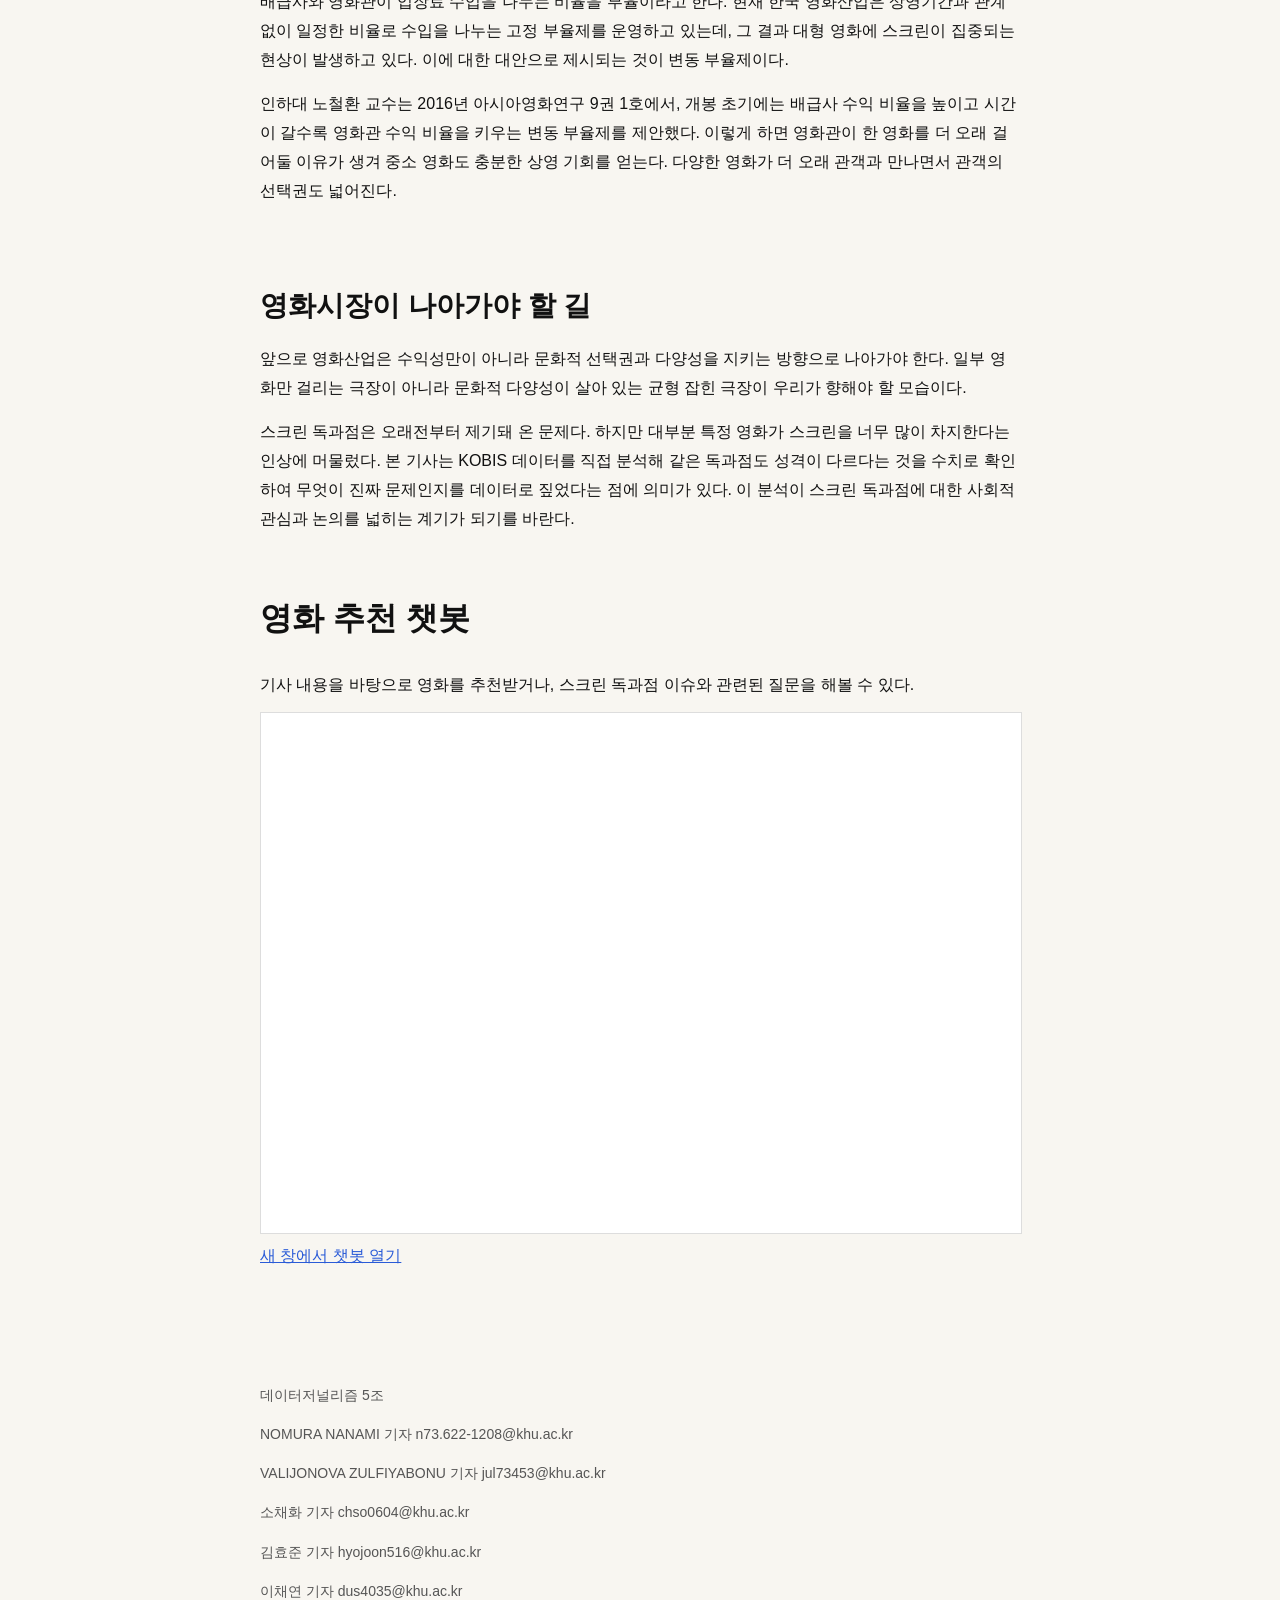
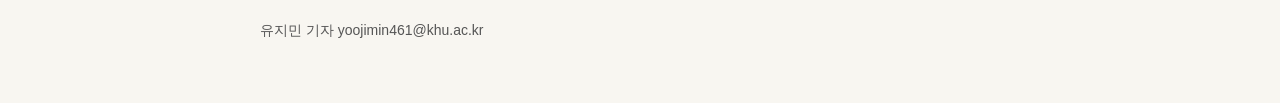
==== commit 0f2b5aae: "Update index.html" ====
--- a/index.html
+++ b/index.html
@@ -10,8 +10,7 @@
 
 <header class="hero">
   <div class="hero-inner">
-    <p class="kicker">데이터 저널리즘 프로젝트</p>
-
+    
     <h1>41편의 영화, 그러나 선택지는 5편뿐이었다</h1>
 
     <p class="subtitle">
@@ -238,6 +237,7 @@
 
 
 <footer class="article-footer">
+  <p>데이터저널리즘 5조</p>
   <p>NOMURA NANAMI 기자 n73.622-1208@khu.ac.kr</p>
   <p>VALIJONOVA ZULFIYABONU 기자 jul73453@khu.ac.kr</p>
   <p>소채화 기자 chso0604@khu.ac.kr</p>
--- a/index.css
+++ b/index.css
@@ -91,15 +91,15 @@
 }
 
 .graph-2020 {
-  height: 760px;
+  height: 600px;
 }
 
 .graph-final {
-  height: 640px;
+  height: 580px;
 }
 
 .graph-scoi {
-  height: 620px;
+  height: 580px;
 }
 
 .graph-survey {
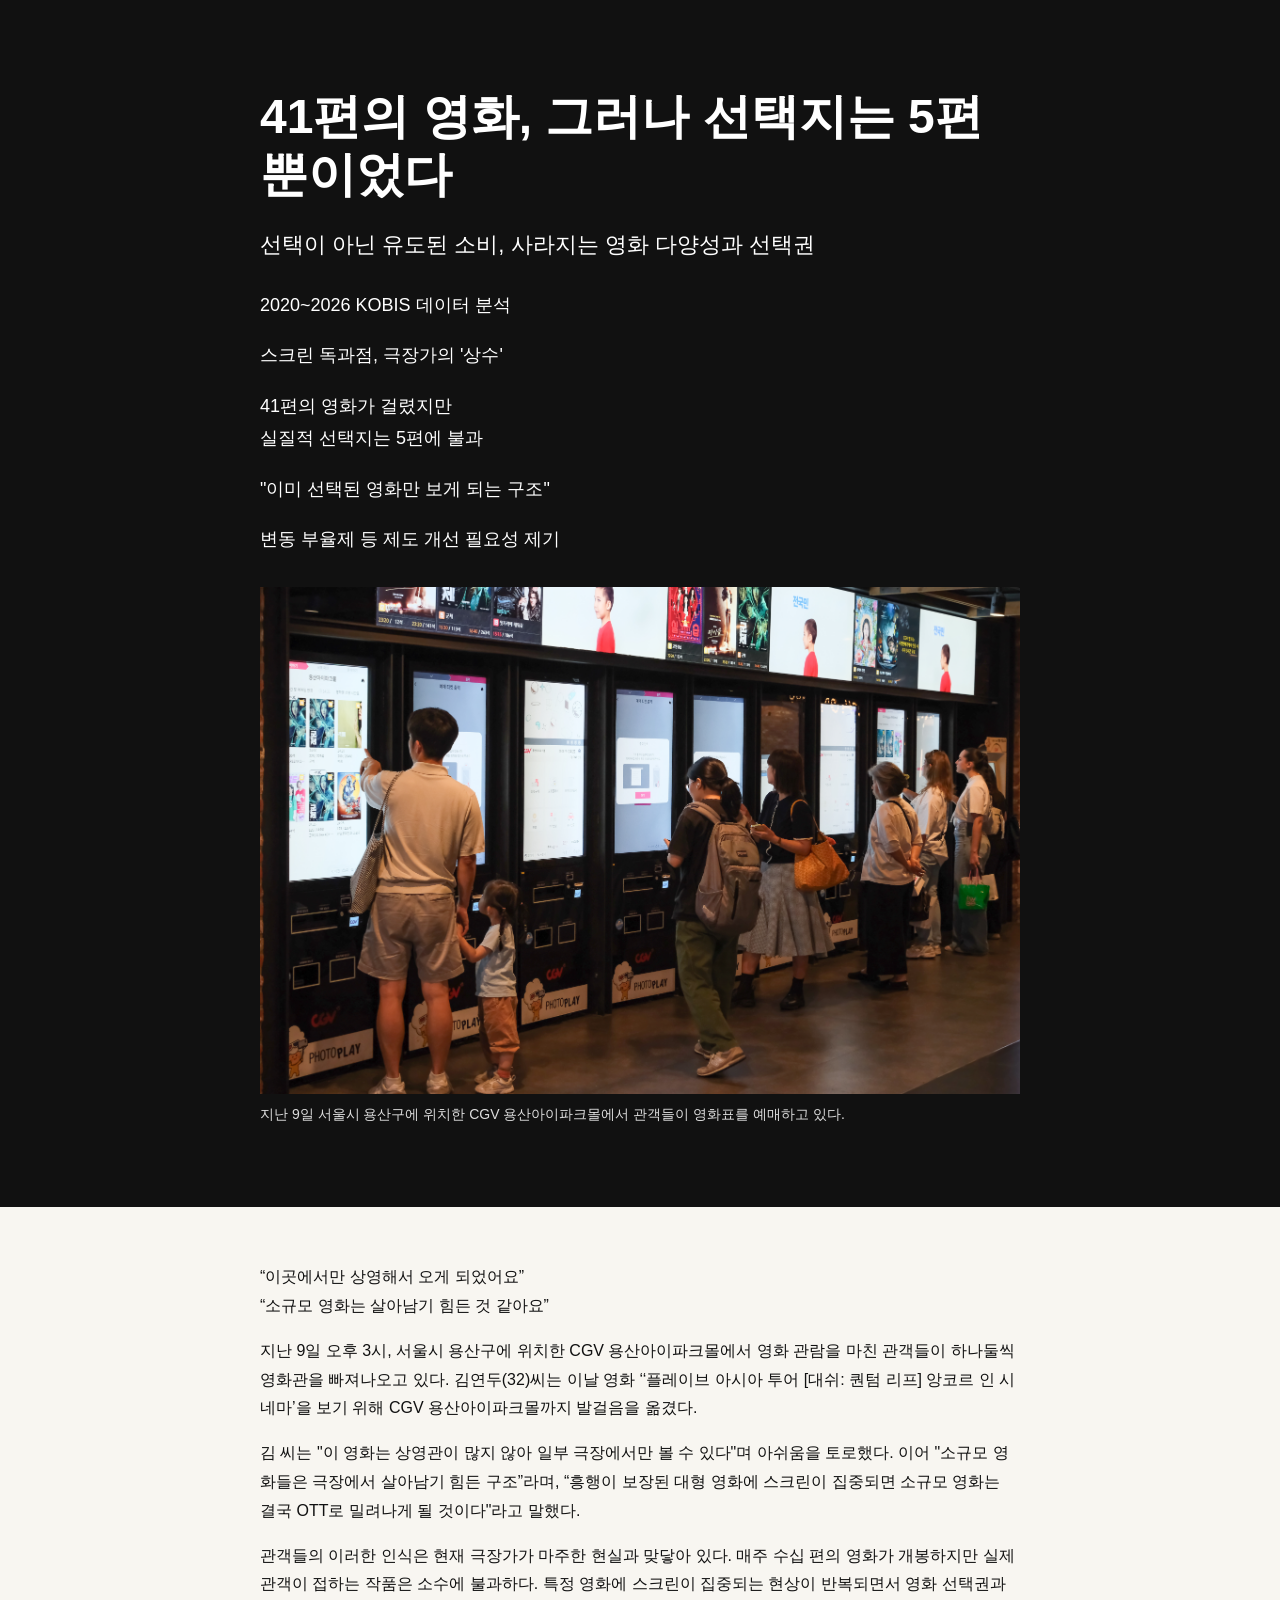
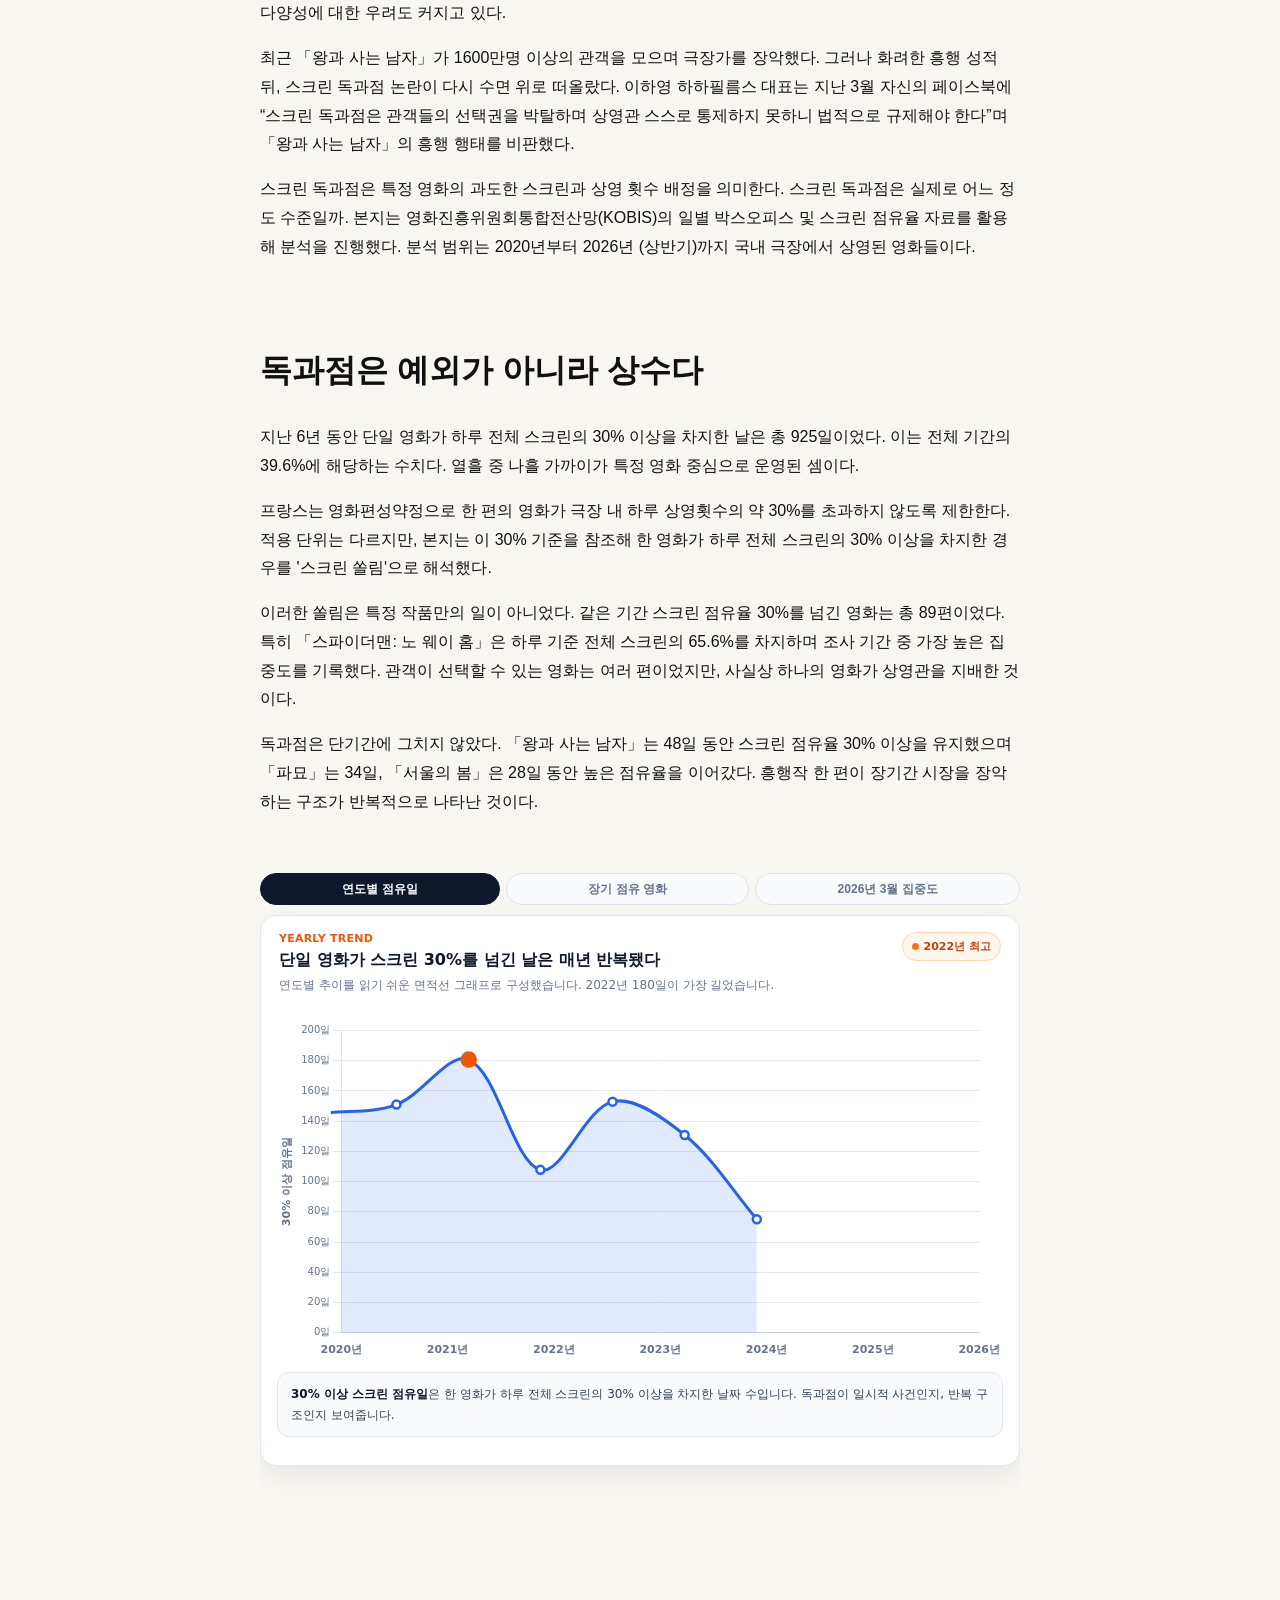
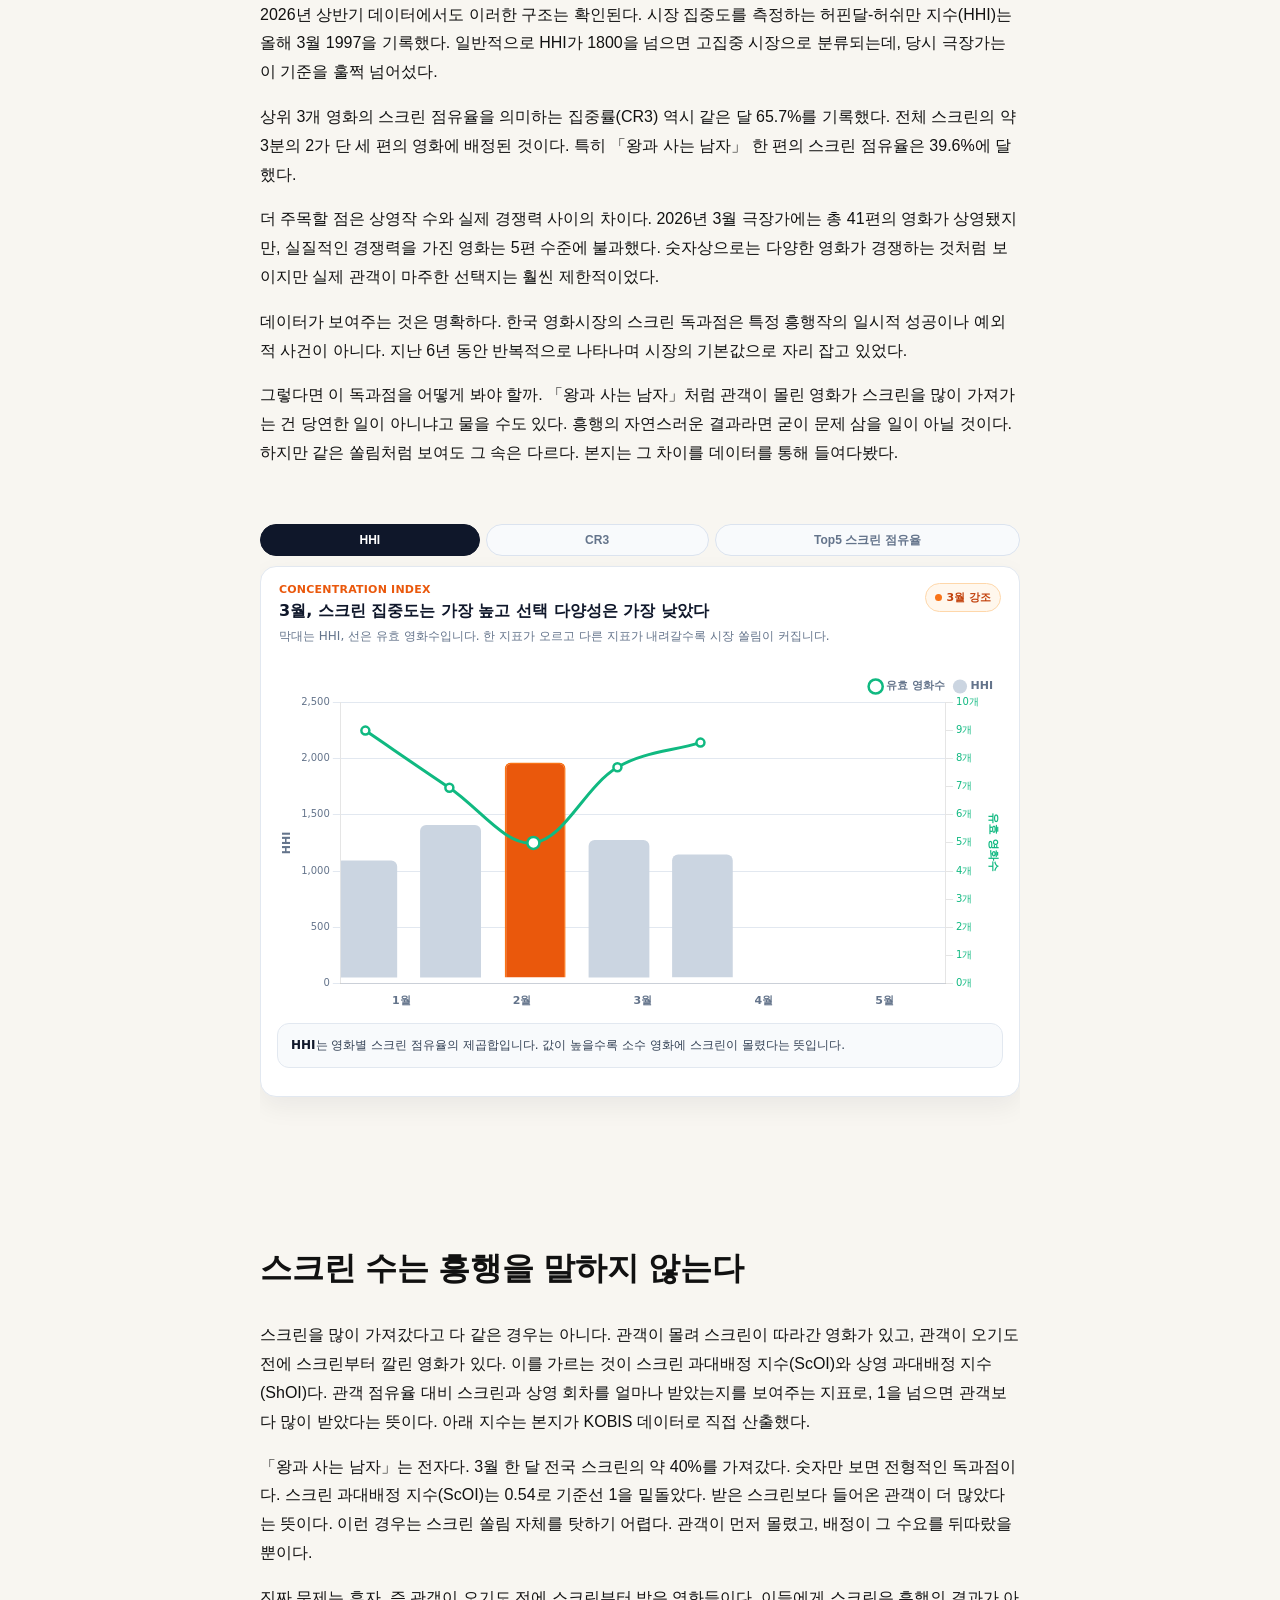
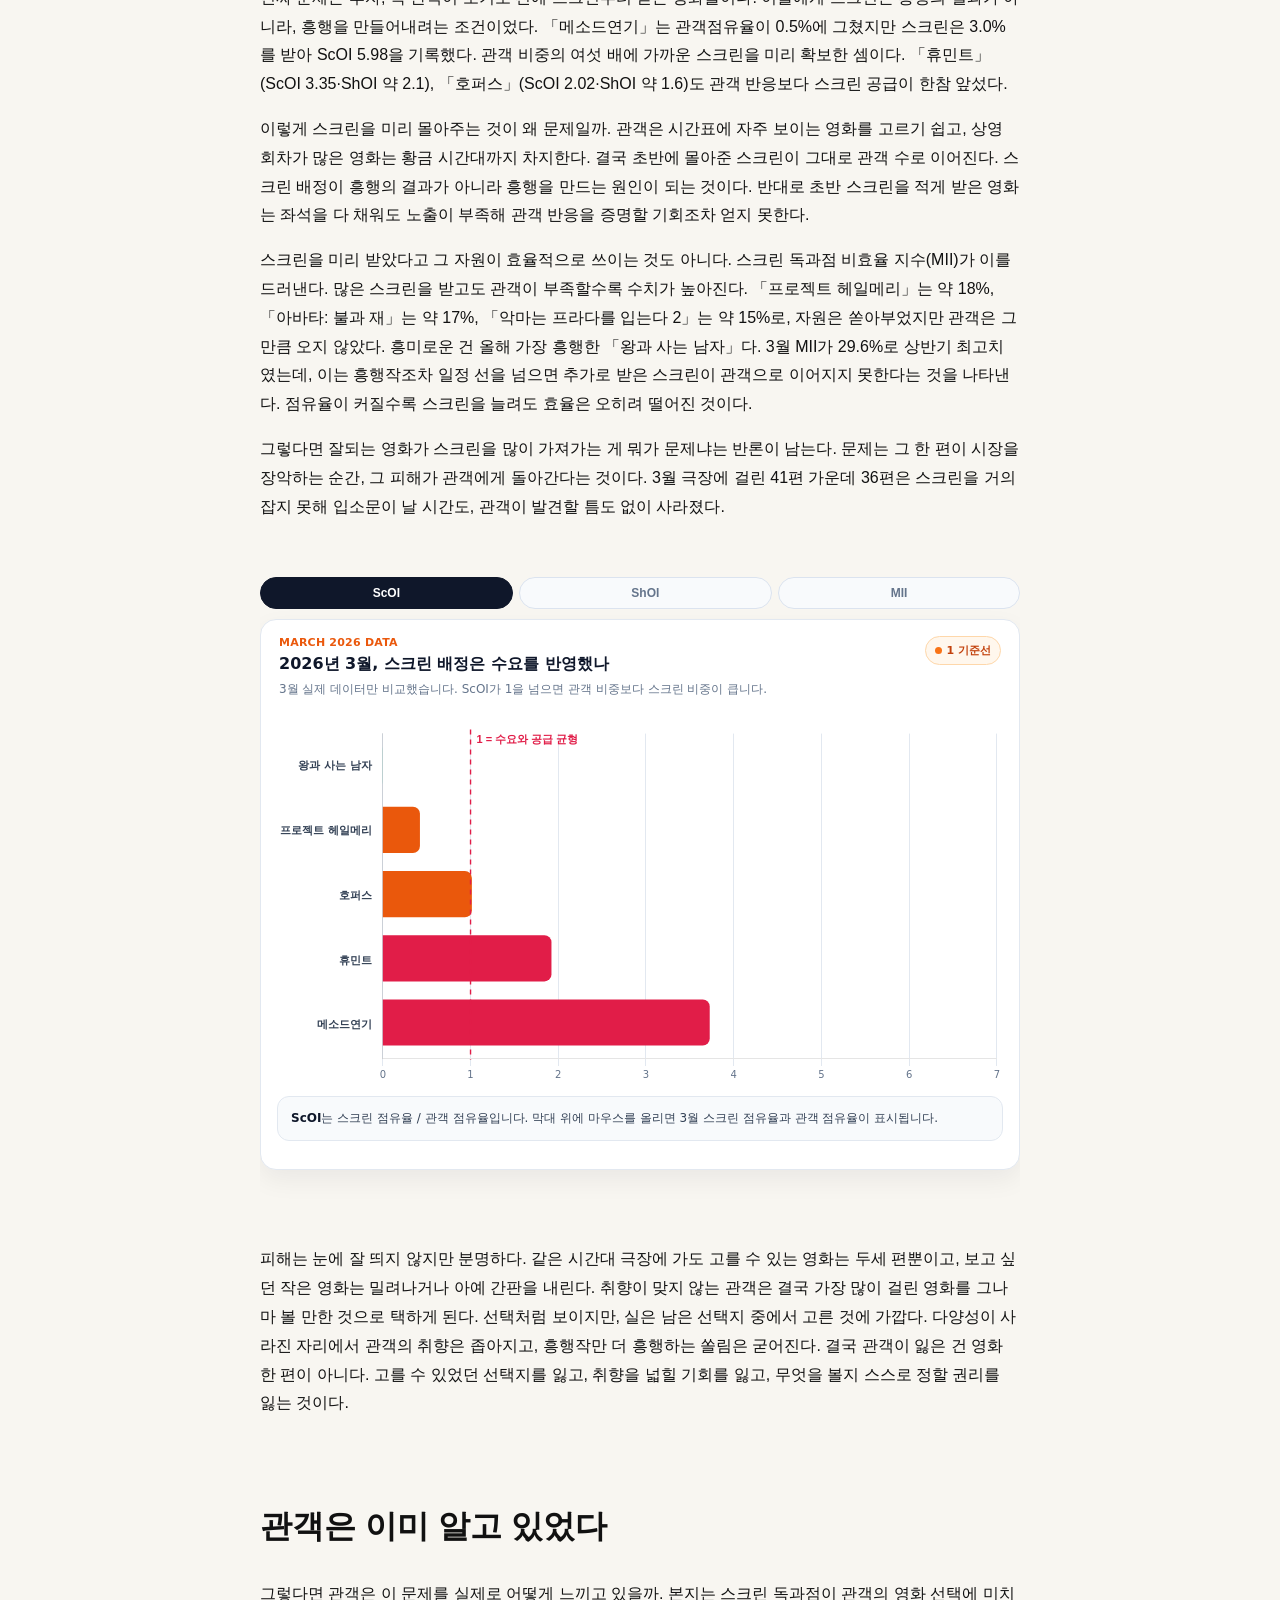
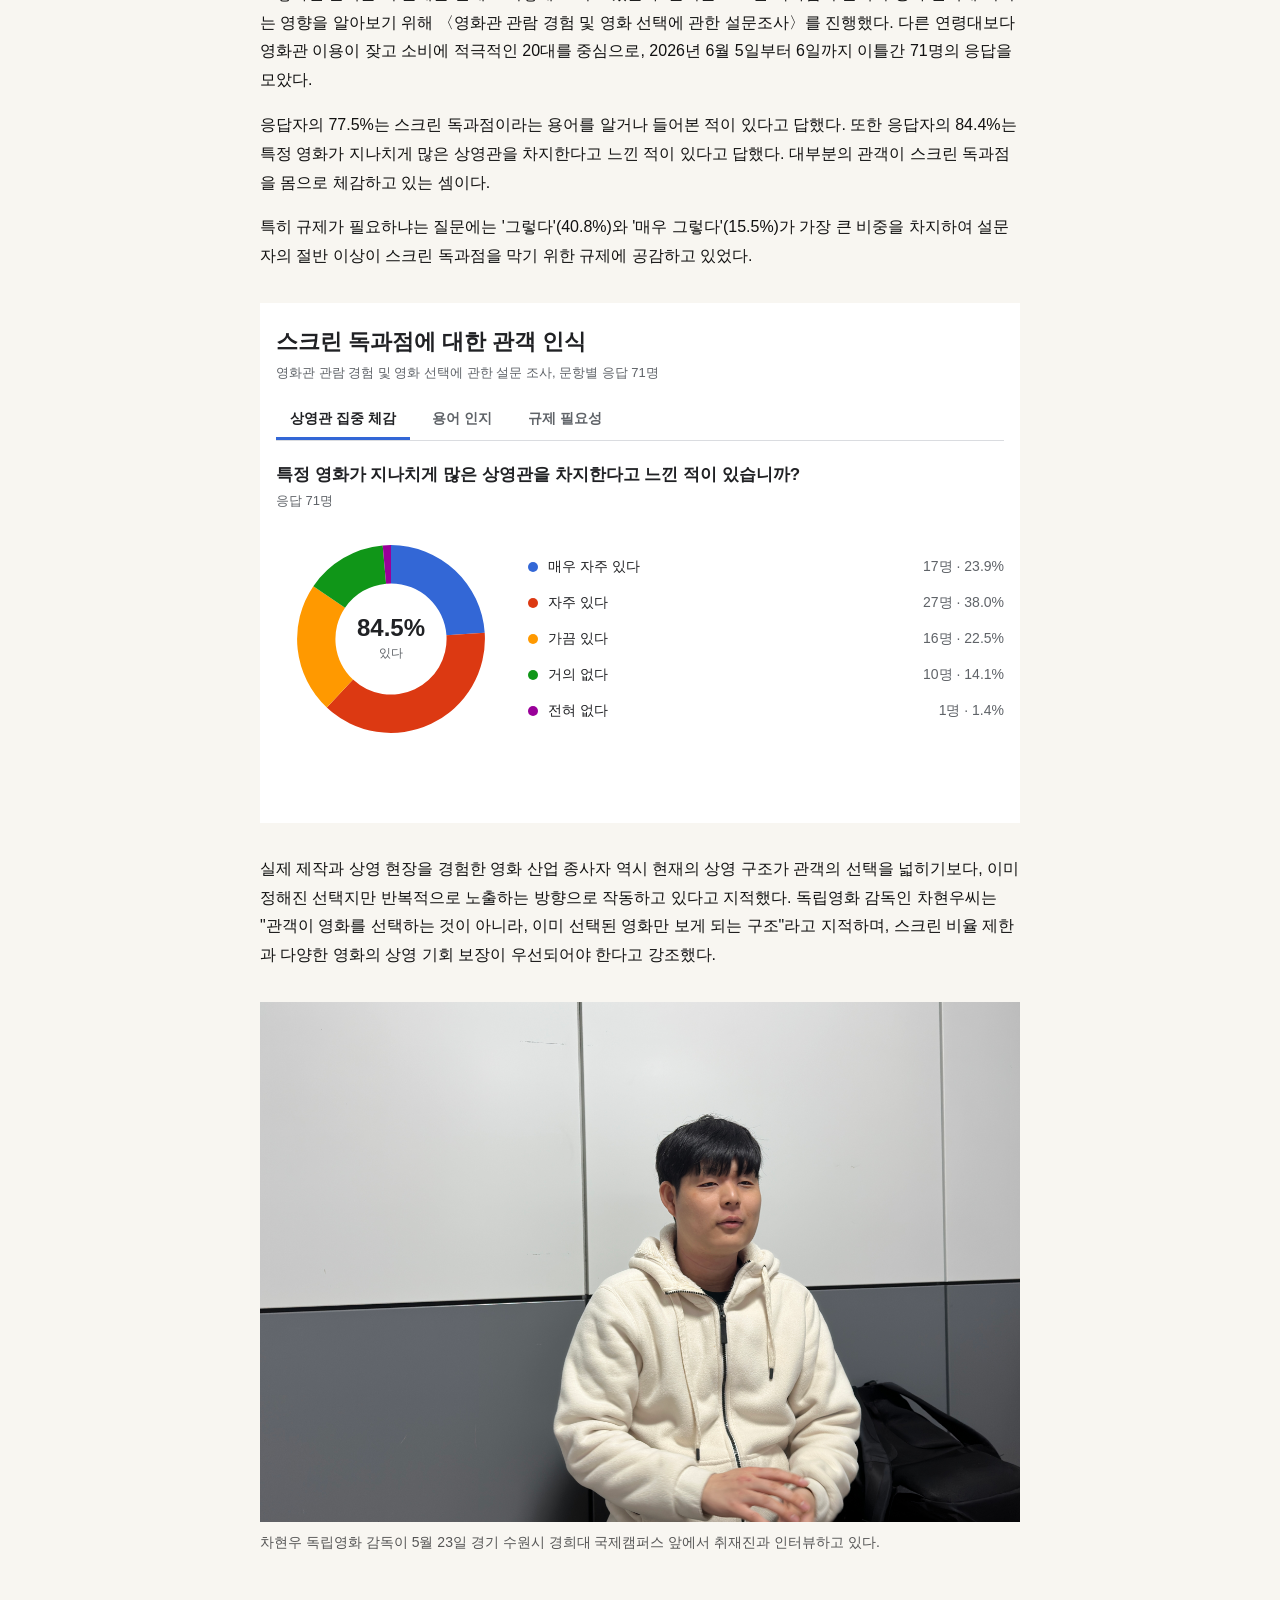
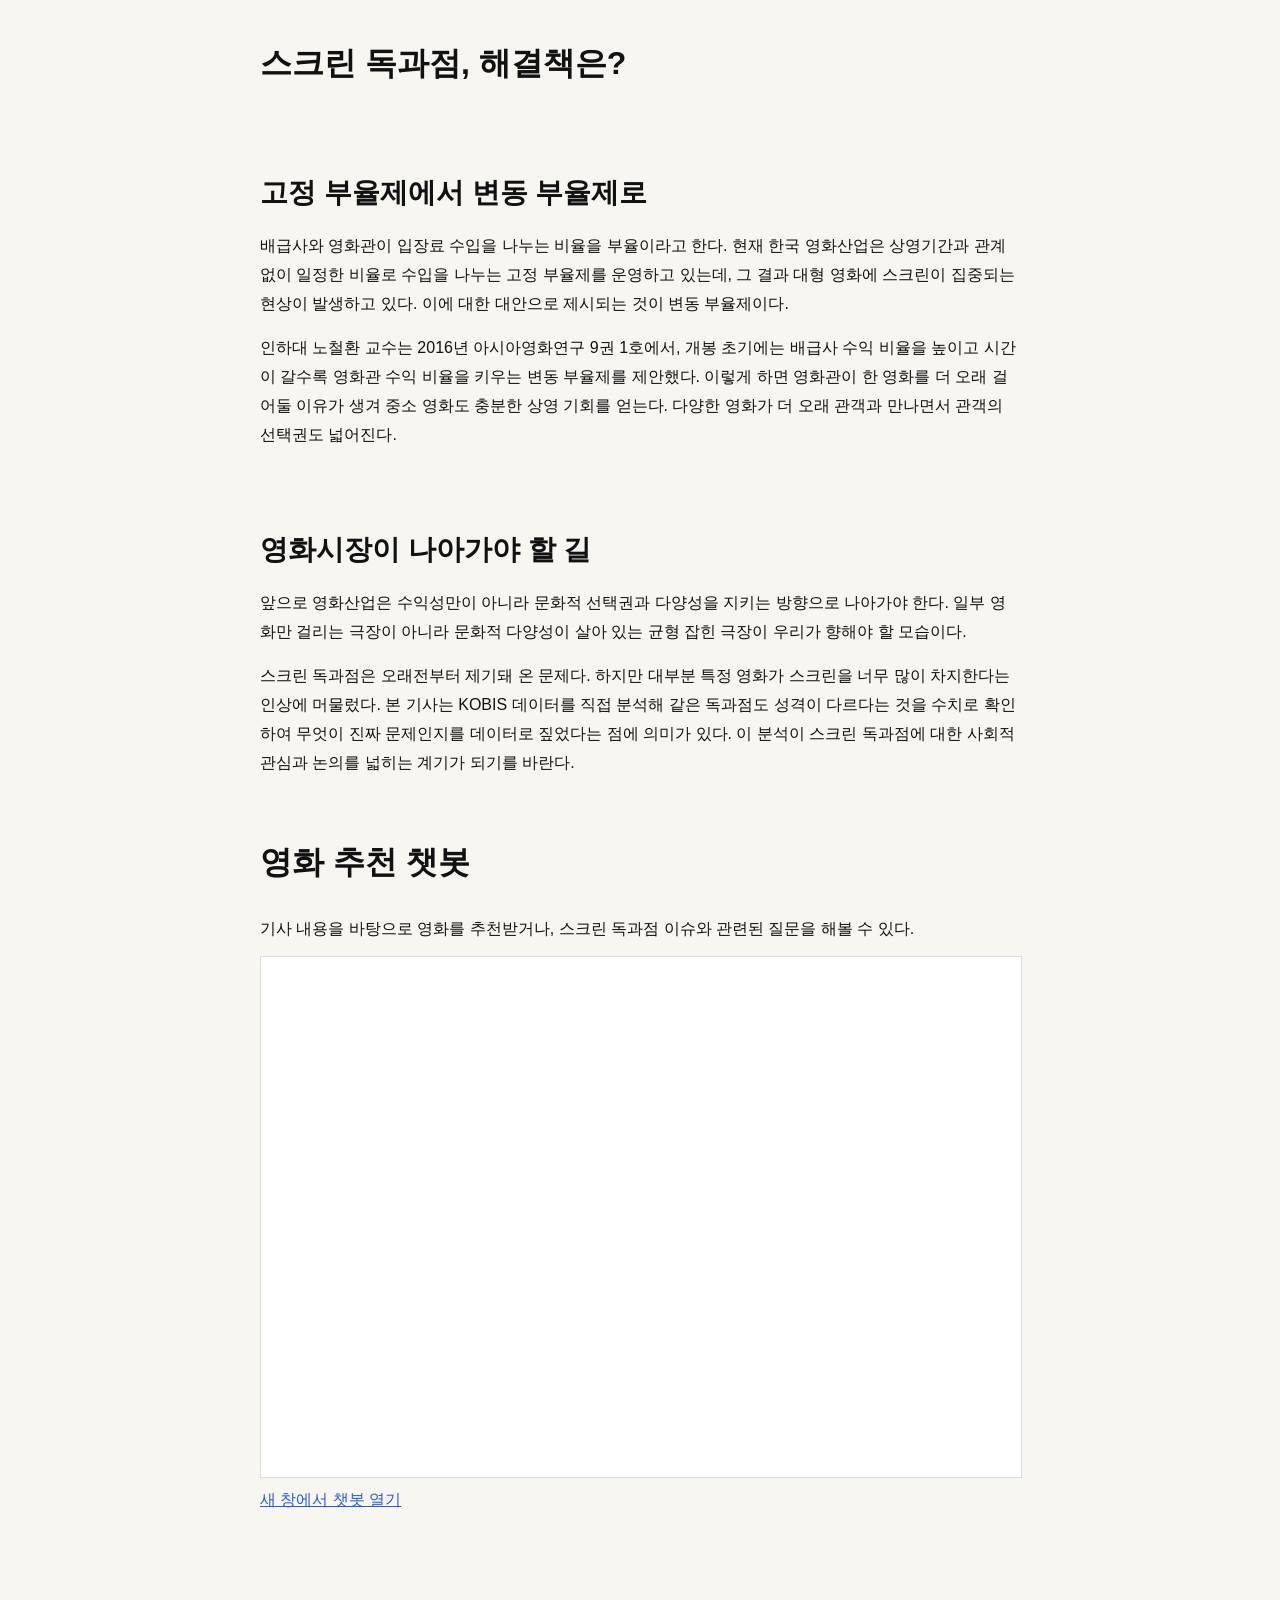
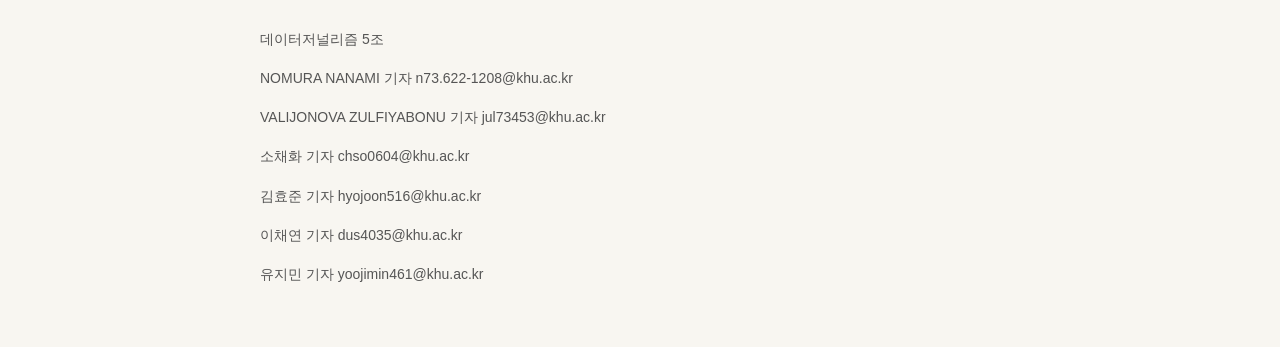
==== commit 19794983: "Update index.html" ====
--- a/index.html
+++ b/index.html
@@ -84,6 +84,7 @@
 
 <iframe
   class="graph-frame graph-2020"
+  scrolling="no"
   src="./graphs/2020_2026_html/index.html"
   title="2020-2026 스크린 독과점 시각화">
 </iframe>
@@ -110,6 +111,7 @@
 
 <iframe
   class="graph-frame graph-final"
+  scrolling="no"
   src="./graphs/final_html/index.html"
   title="스크린 집중도 분석">
 </iframe>
@@ -144,6 +146,7 @@
 
 <iframe
   class="graph-frame graph-scoi"
+  scrolling="no"
   src="./graphs/ScOI_ShOI_MII/index.html"
   title="ScOI ShOI MII 실제 데이터 시각화">
 </iframe> 
--- a/index.css
+++ b/index.css
@@ -9,7 +9,7 @@
 .hero {
   background: #111;
   color: #fff;
-  padding: 80px 20px 60px;
+  padding: 56px 20px 48px;
 }
 
 .hero-inner {
@@ -91,15 +91,15 @@
 }
 
 .graph-2020 {
-  height: 600px;
+  height: 720px;
 }
 
 .graph-final {
-  height: 580px;
+  height: 660px;
 }
 
 .graph-scoi {
-  height: 580px;
+  height: 660px;
 }
 
 .graph-survey {
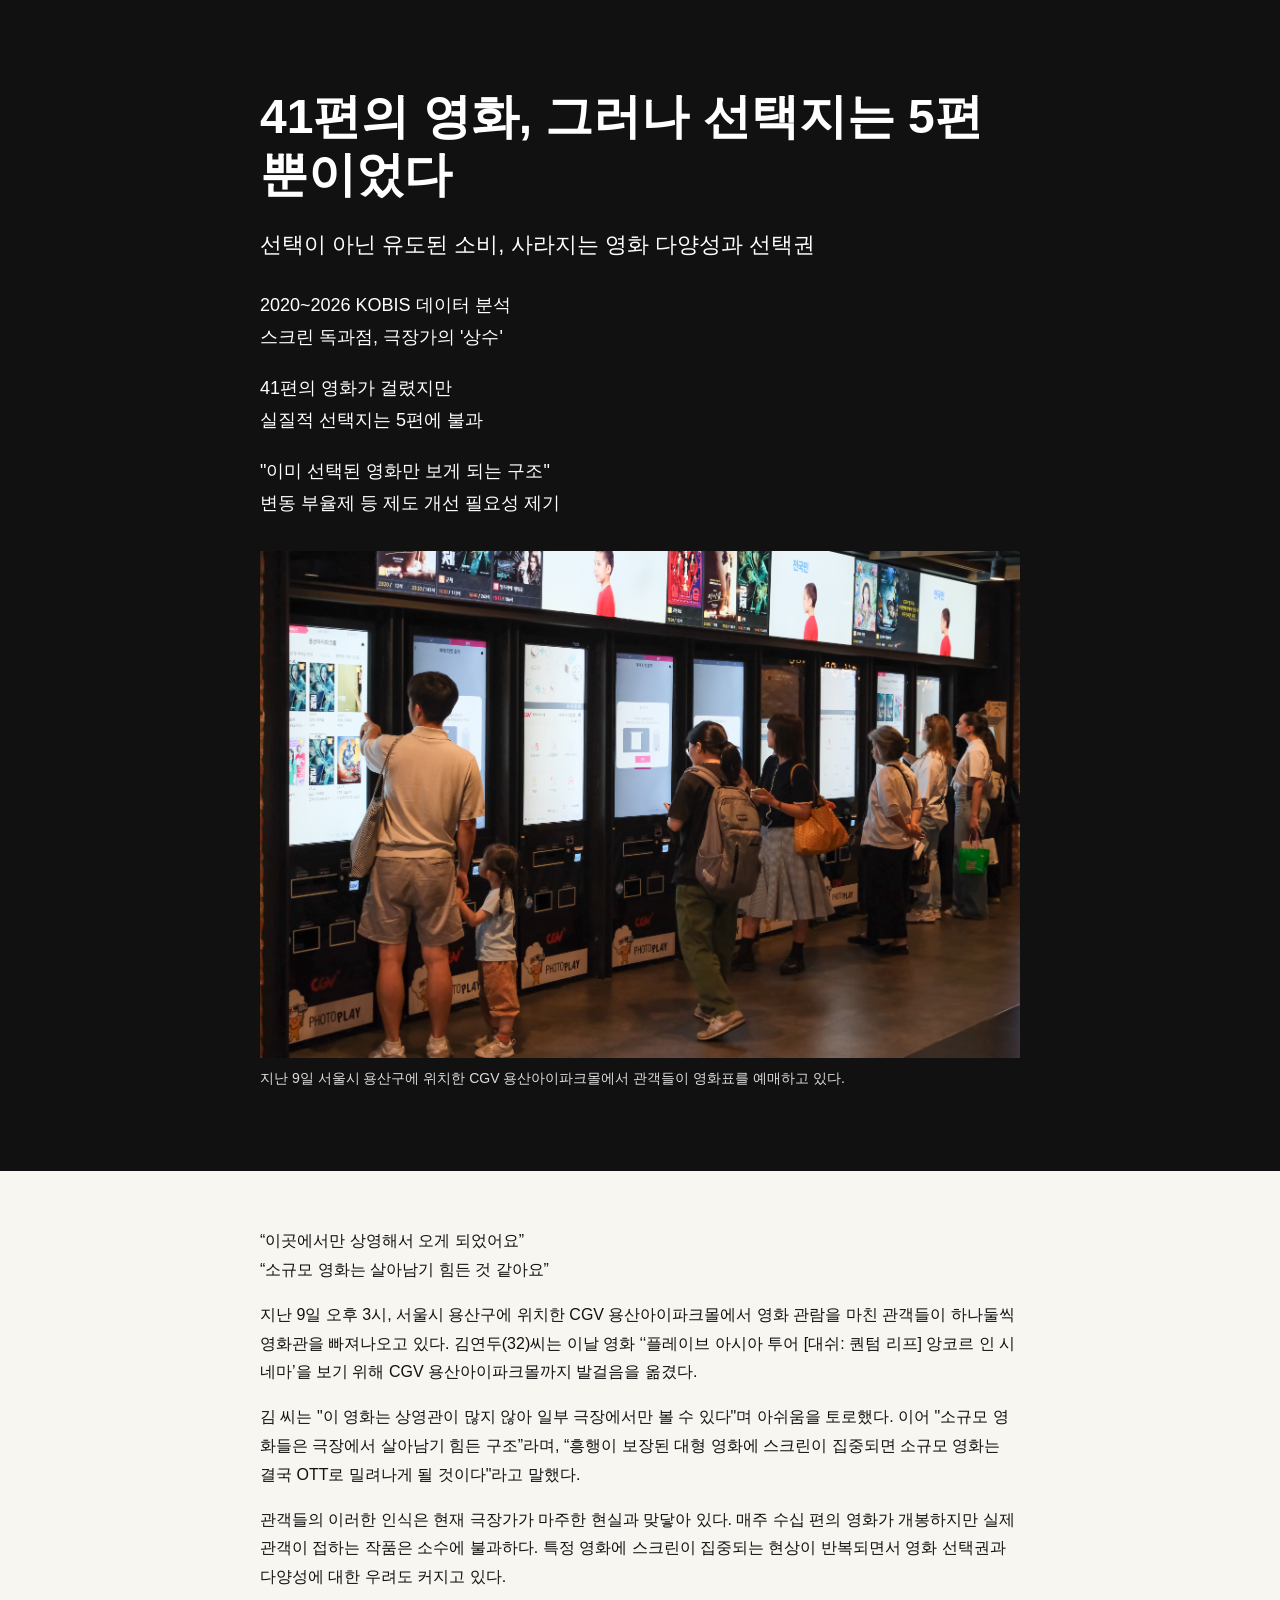
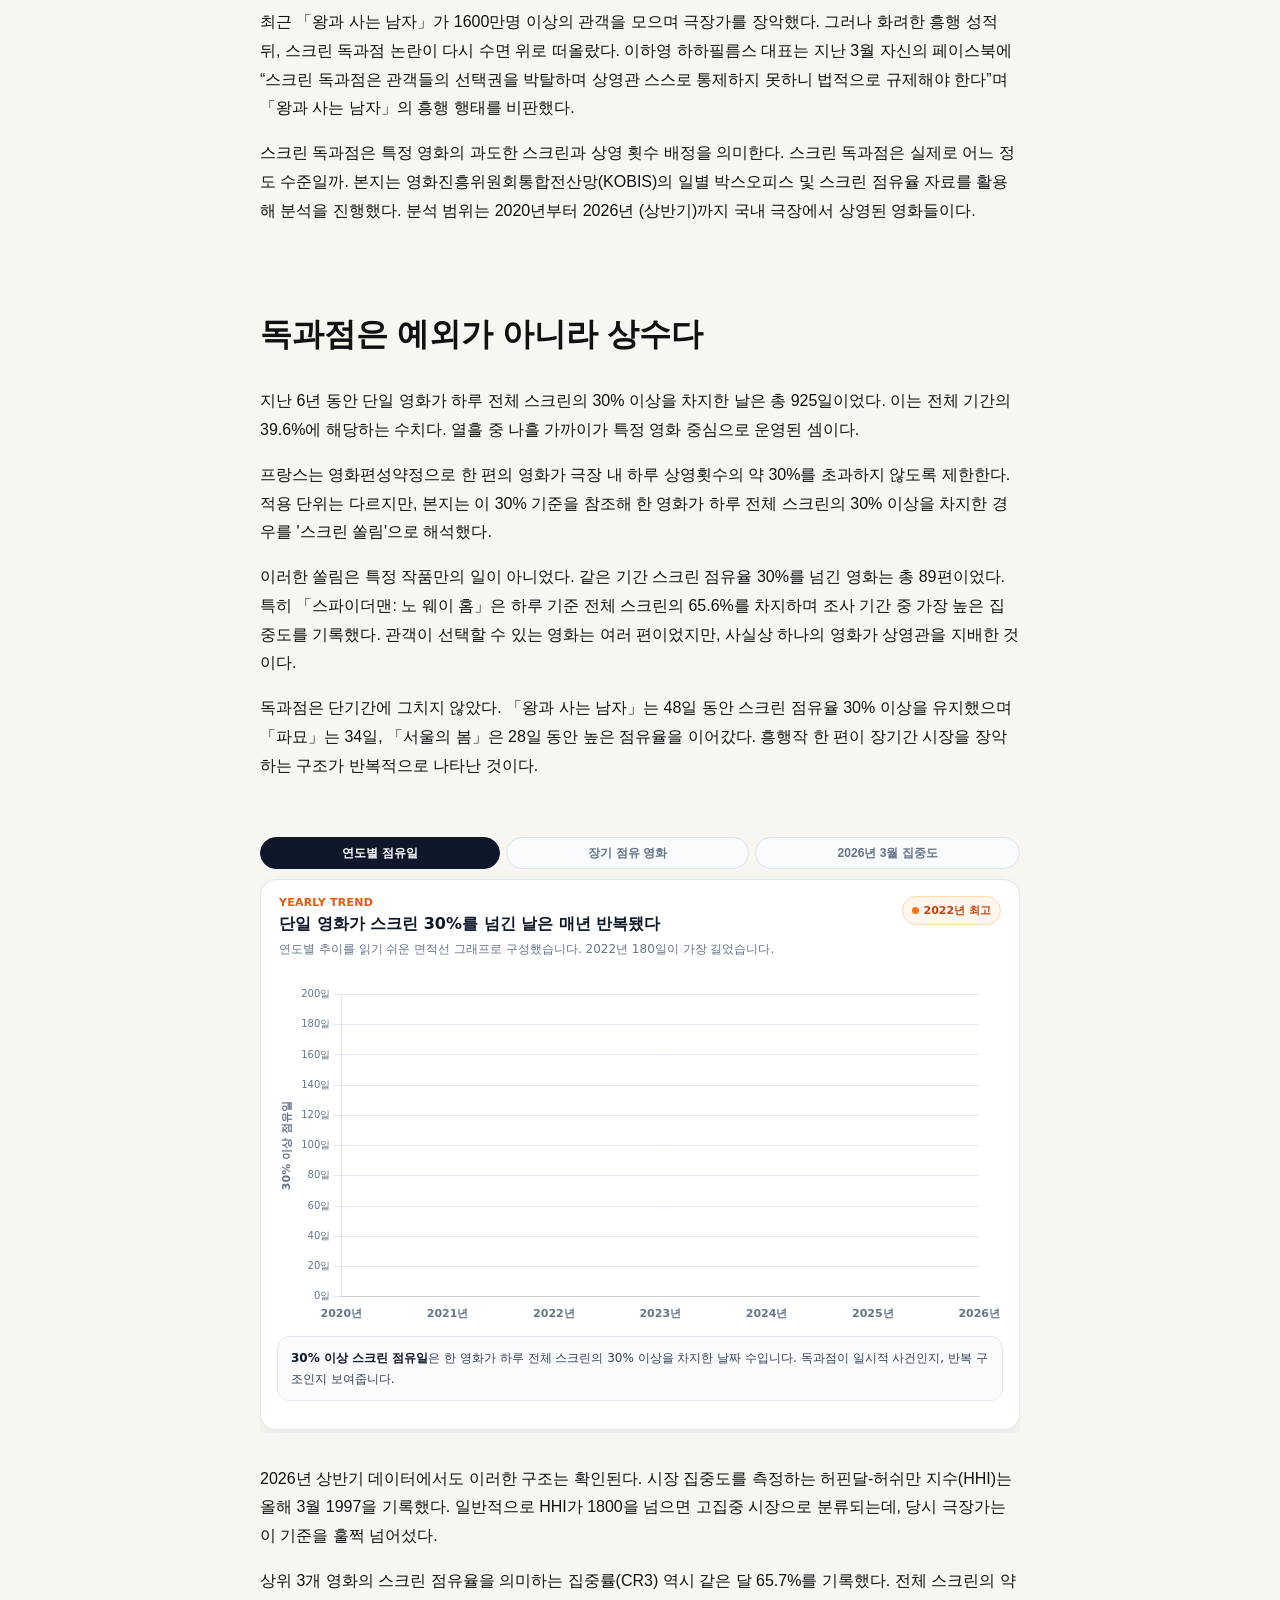
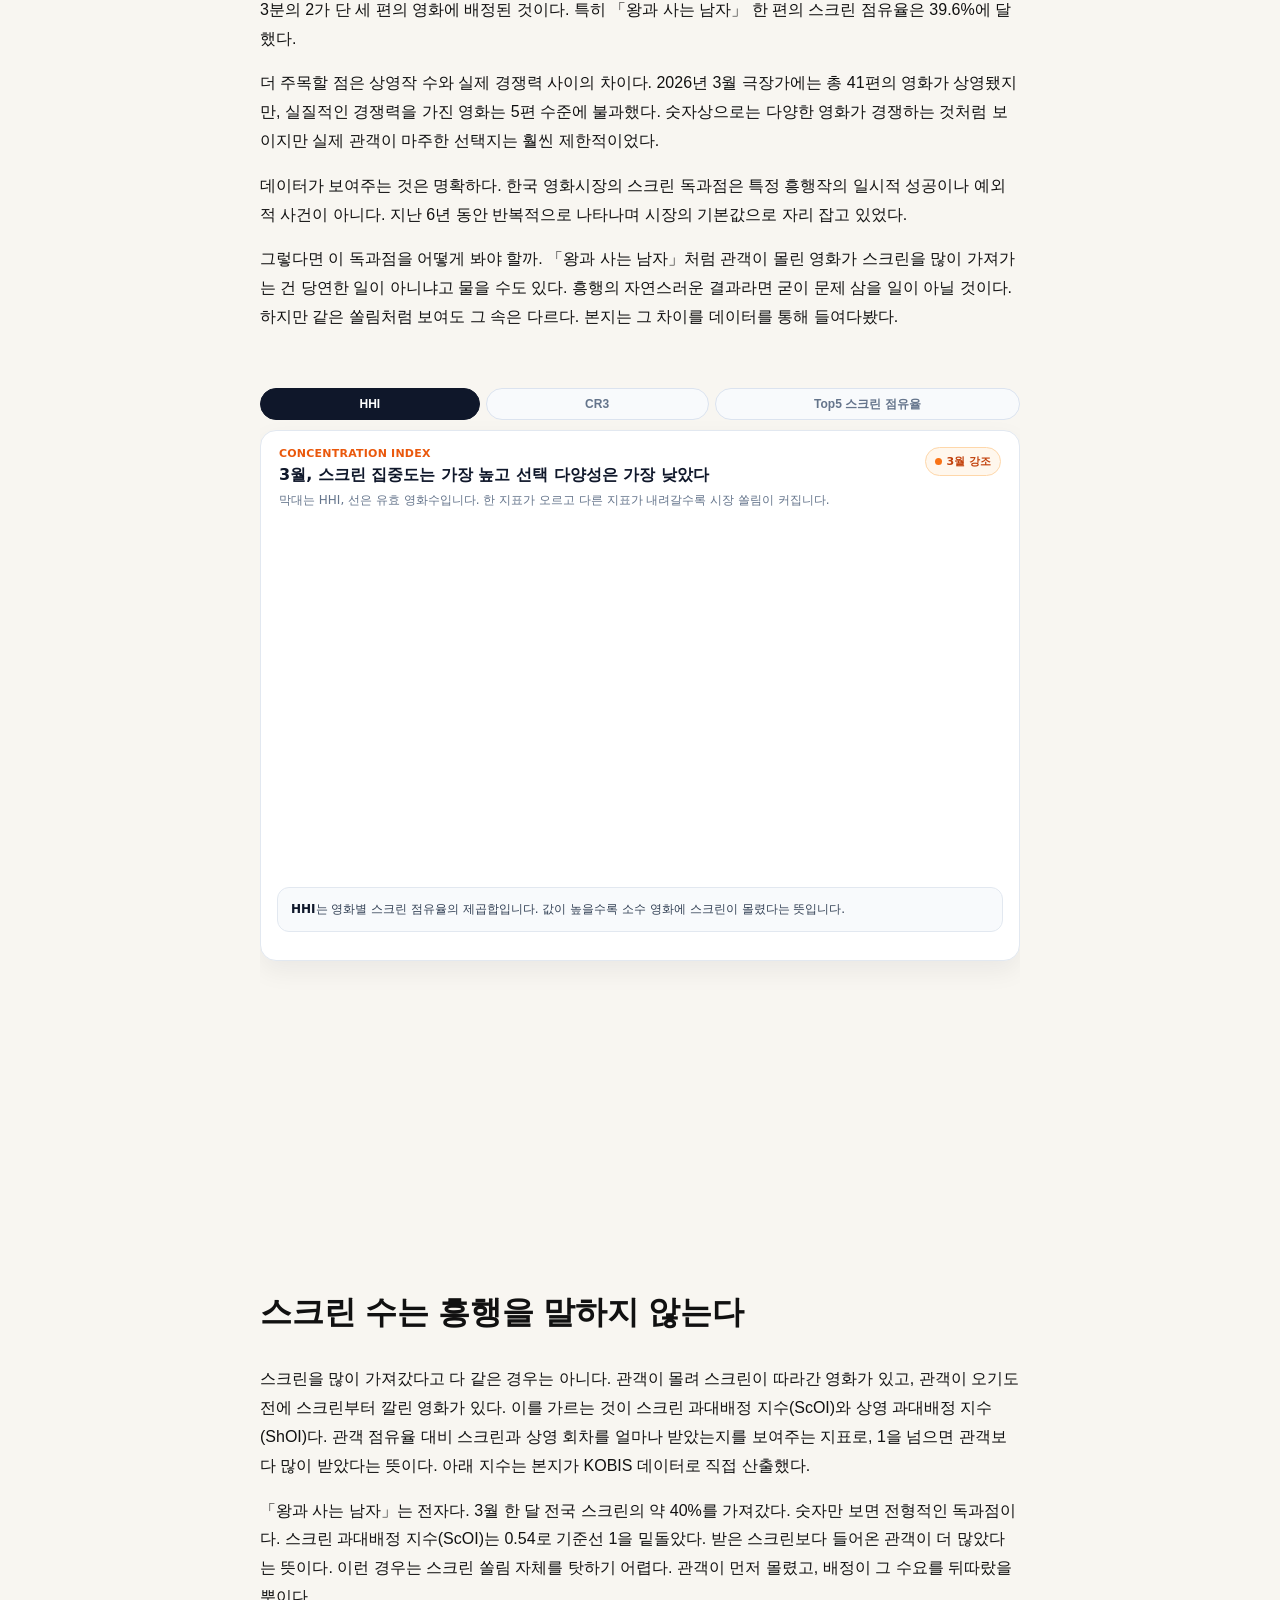
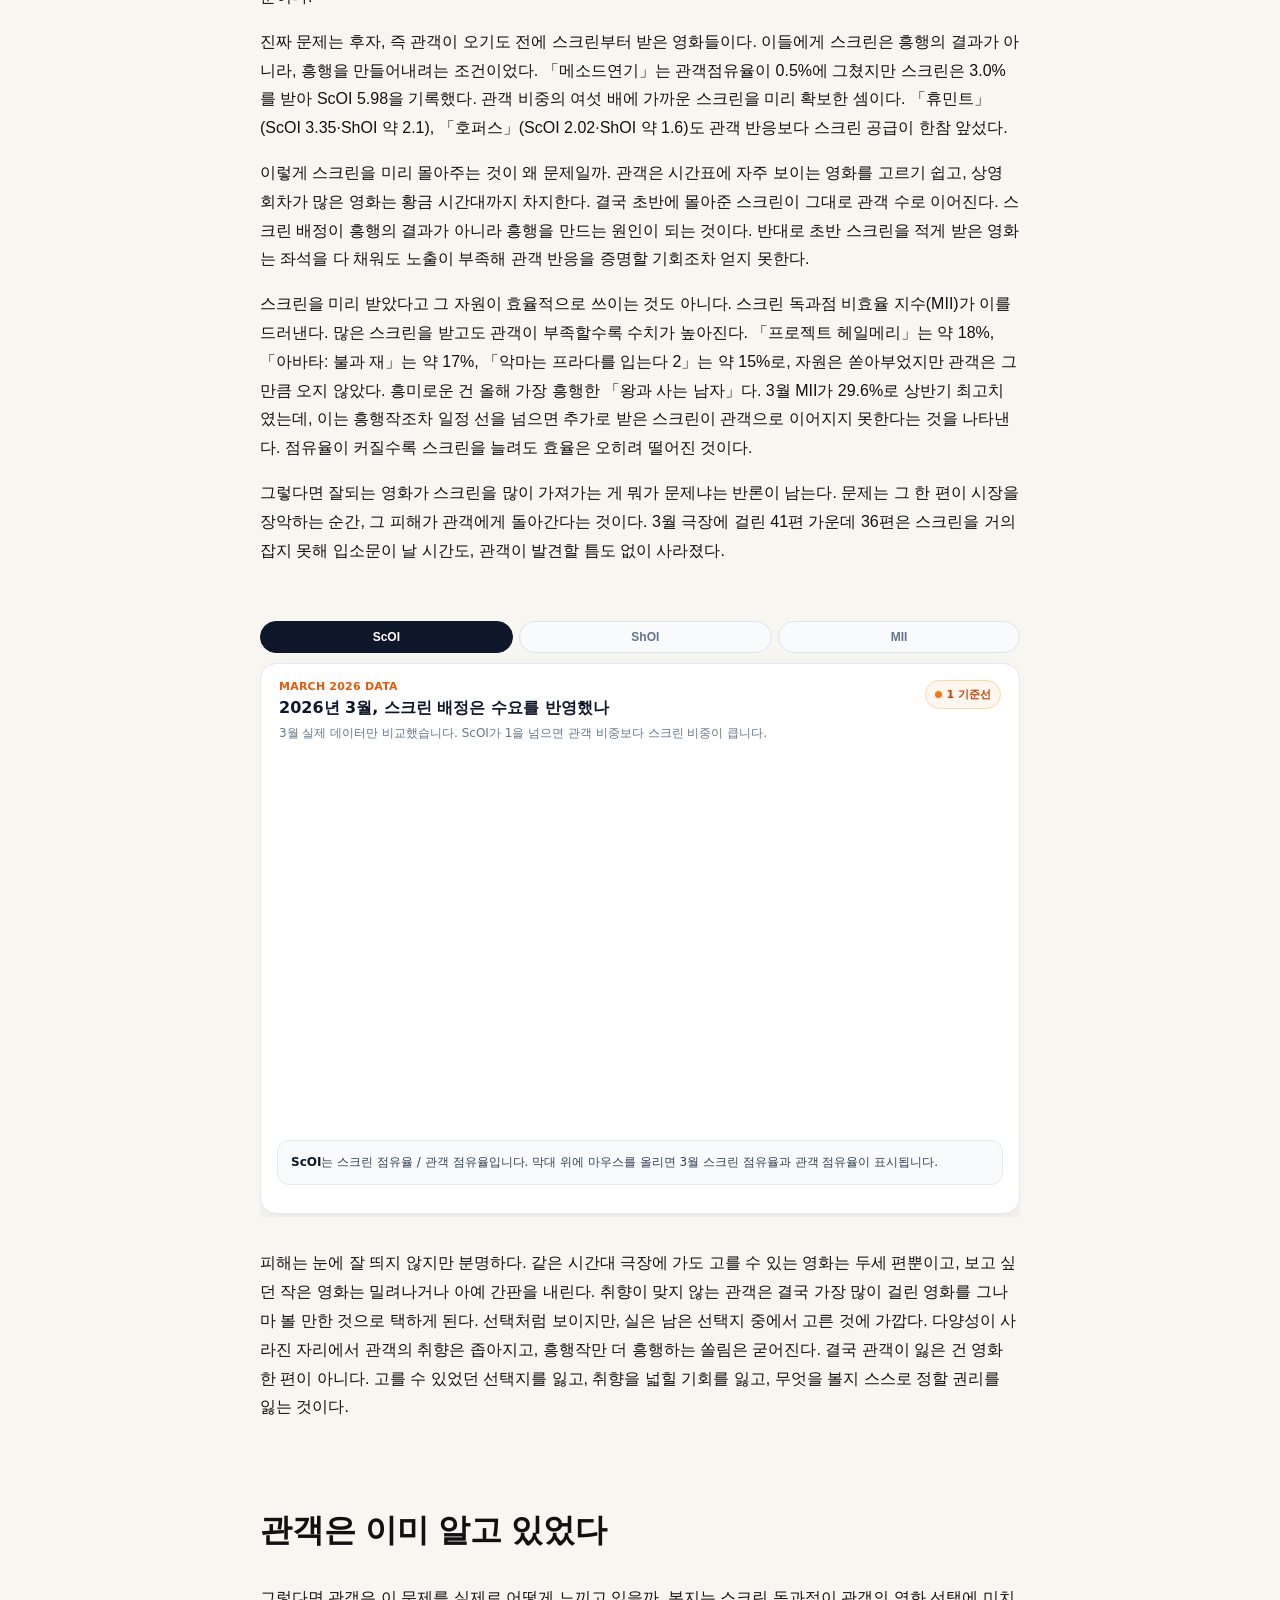
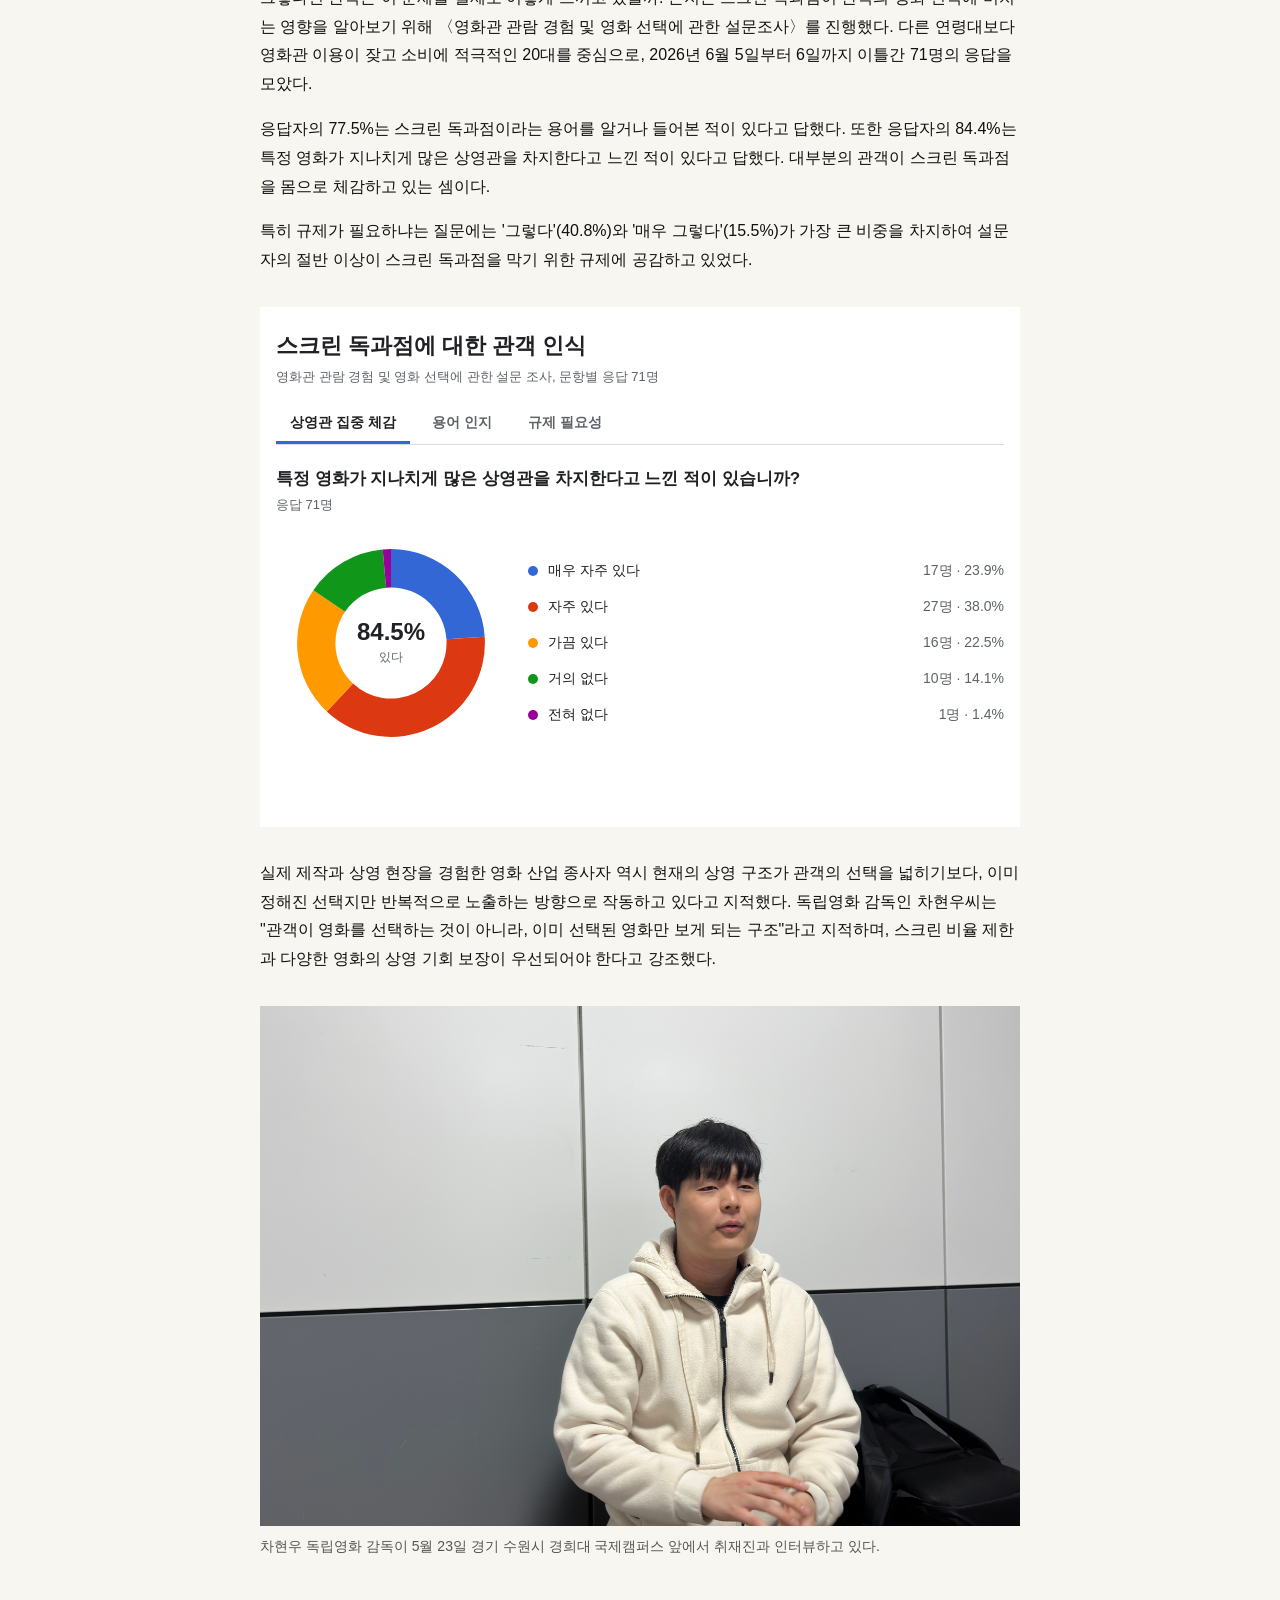
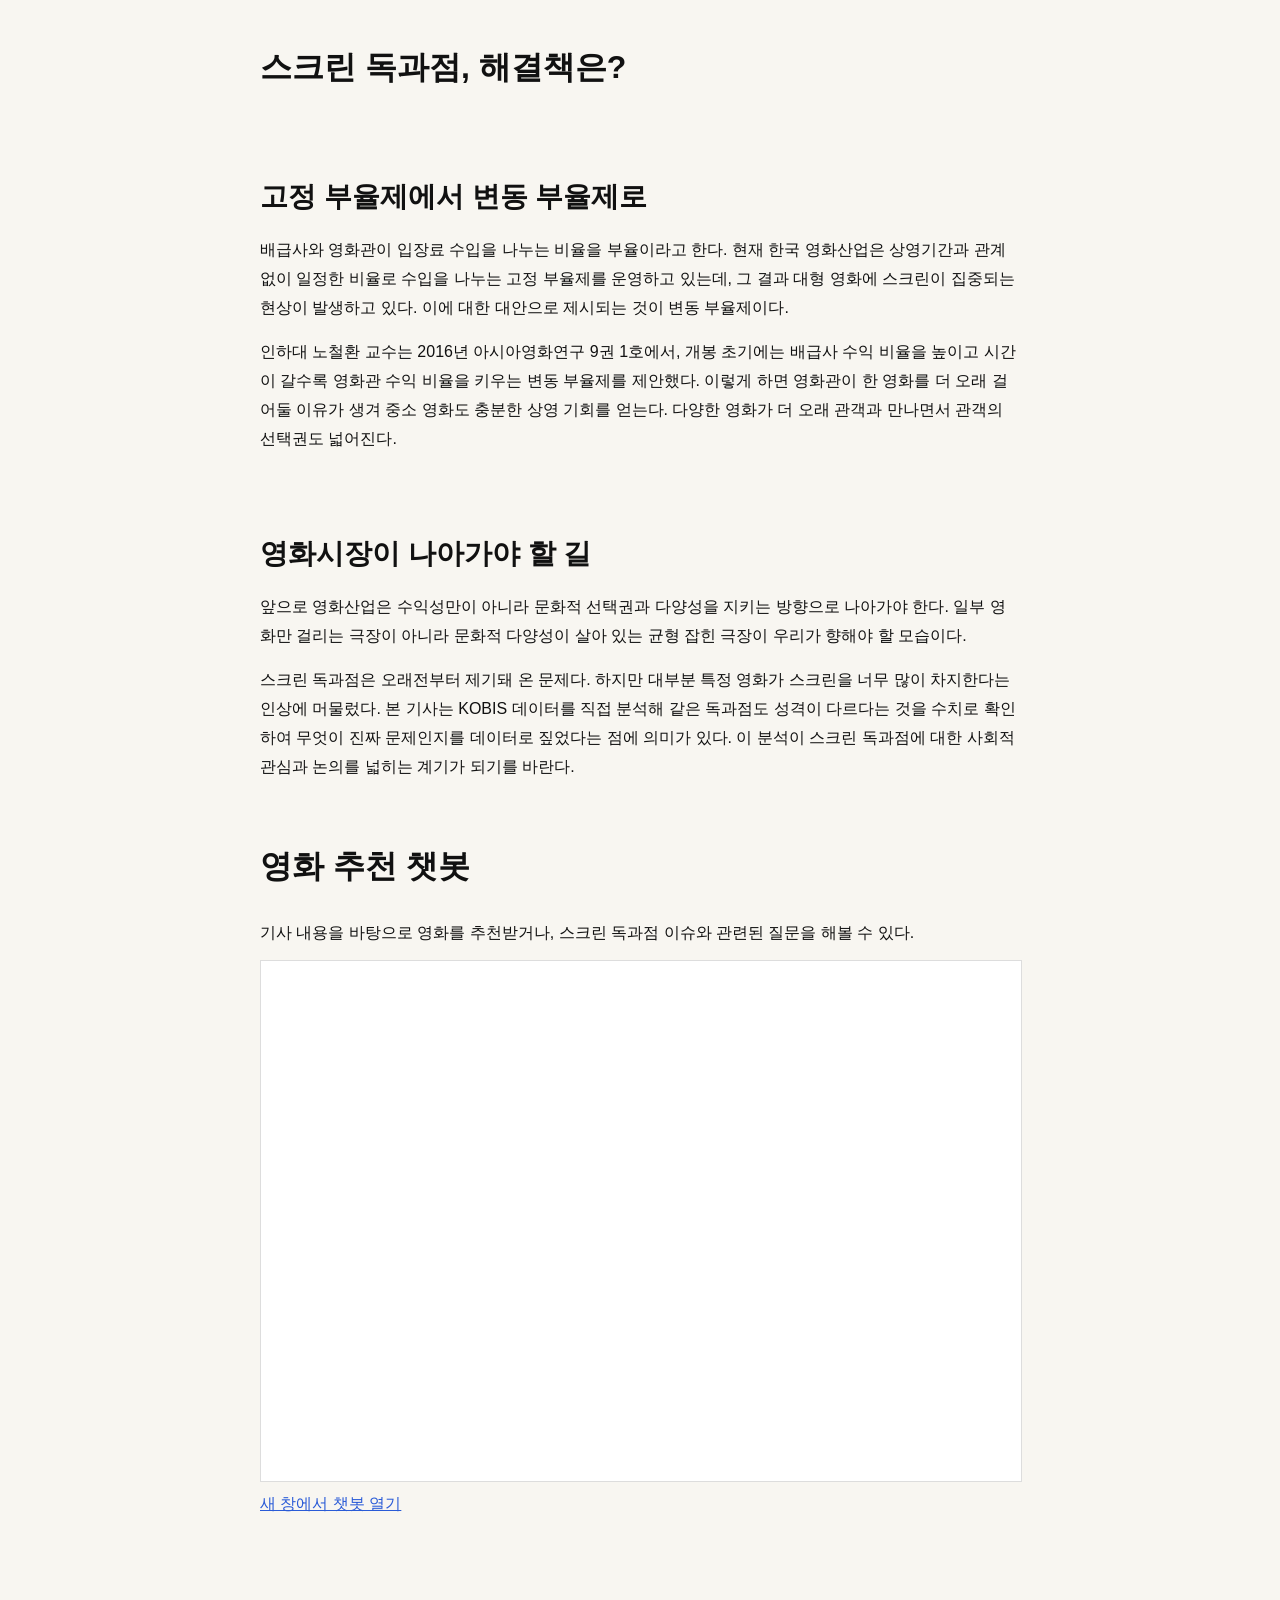
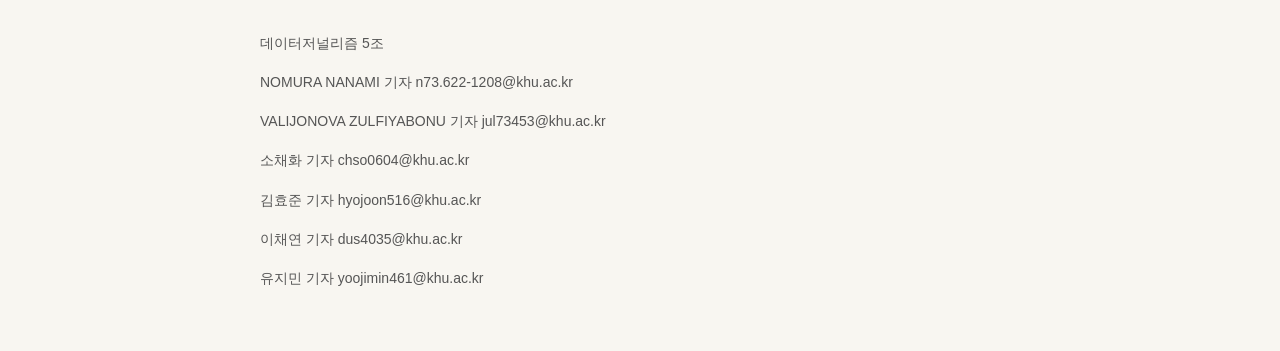
==== commit 0d25b670: "Update index.html" ====
--- a/index.html
+++ b/index.html
@@ -17,12 +17,12 @@
       선택이 아닌 유도된 소비, 사라지는 영화 다양성과 선택권
     </p>
 
-  <div class="summary">
-  <p>2020~2026 KOBIS 데이터 분석</p>
-  <p>스크린 독과점, 극장가의 '상수'</p>
+<div class="summary">
+  <p>2020~2026 KOBIS 데이터 분석<br>스크린 독과점, 극장가의 '상수'</p>
+
   <p>41편의 영화가 걸렸지만<br>실질적 선택지는 5편에 불과</p>
-  <p>"이미 선택된 영화만 보게 되는 구조"</p>
-  <p>변동 부율제 등 제도 개선 필요성 제기</p>
+
+  <p>"이미 선택된 영화만 보게 되는 구조"<br>변동 부율제 등 제도 개선 필요성 제기</p>
 </div>
   
     <figure class="hero-figure">
@@ -252,3 +252,4 @@
 </body>
 </html>
 
+
--- a/index.css
+++ b/index.css
@@ -91,15 +91,15 @@
 }
 
 .graph-2020 {
-  height: 720px;
+  height: 620px;
 }
 
 .graph-final {
-  height: 660px;
+  height: 840px;
 }
 
 .graph-scoi {
-  height: 660px;
+  height: 620px;
 }
 
 .graph-survey {
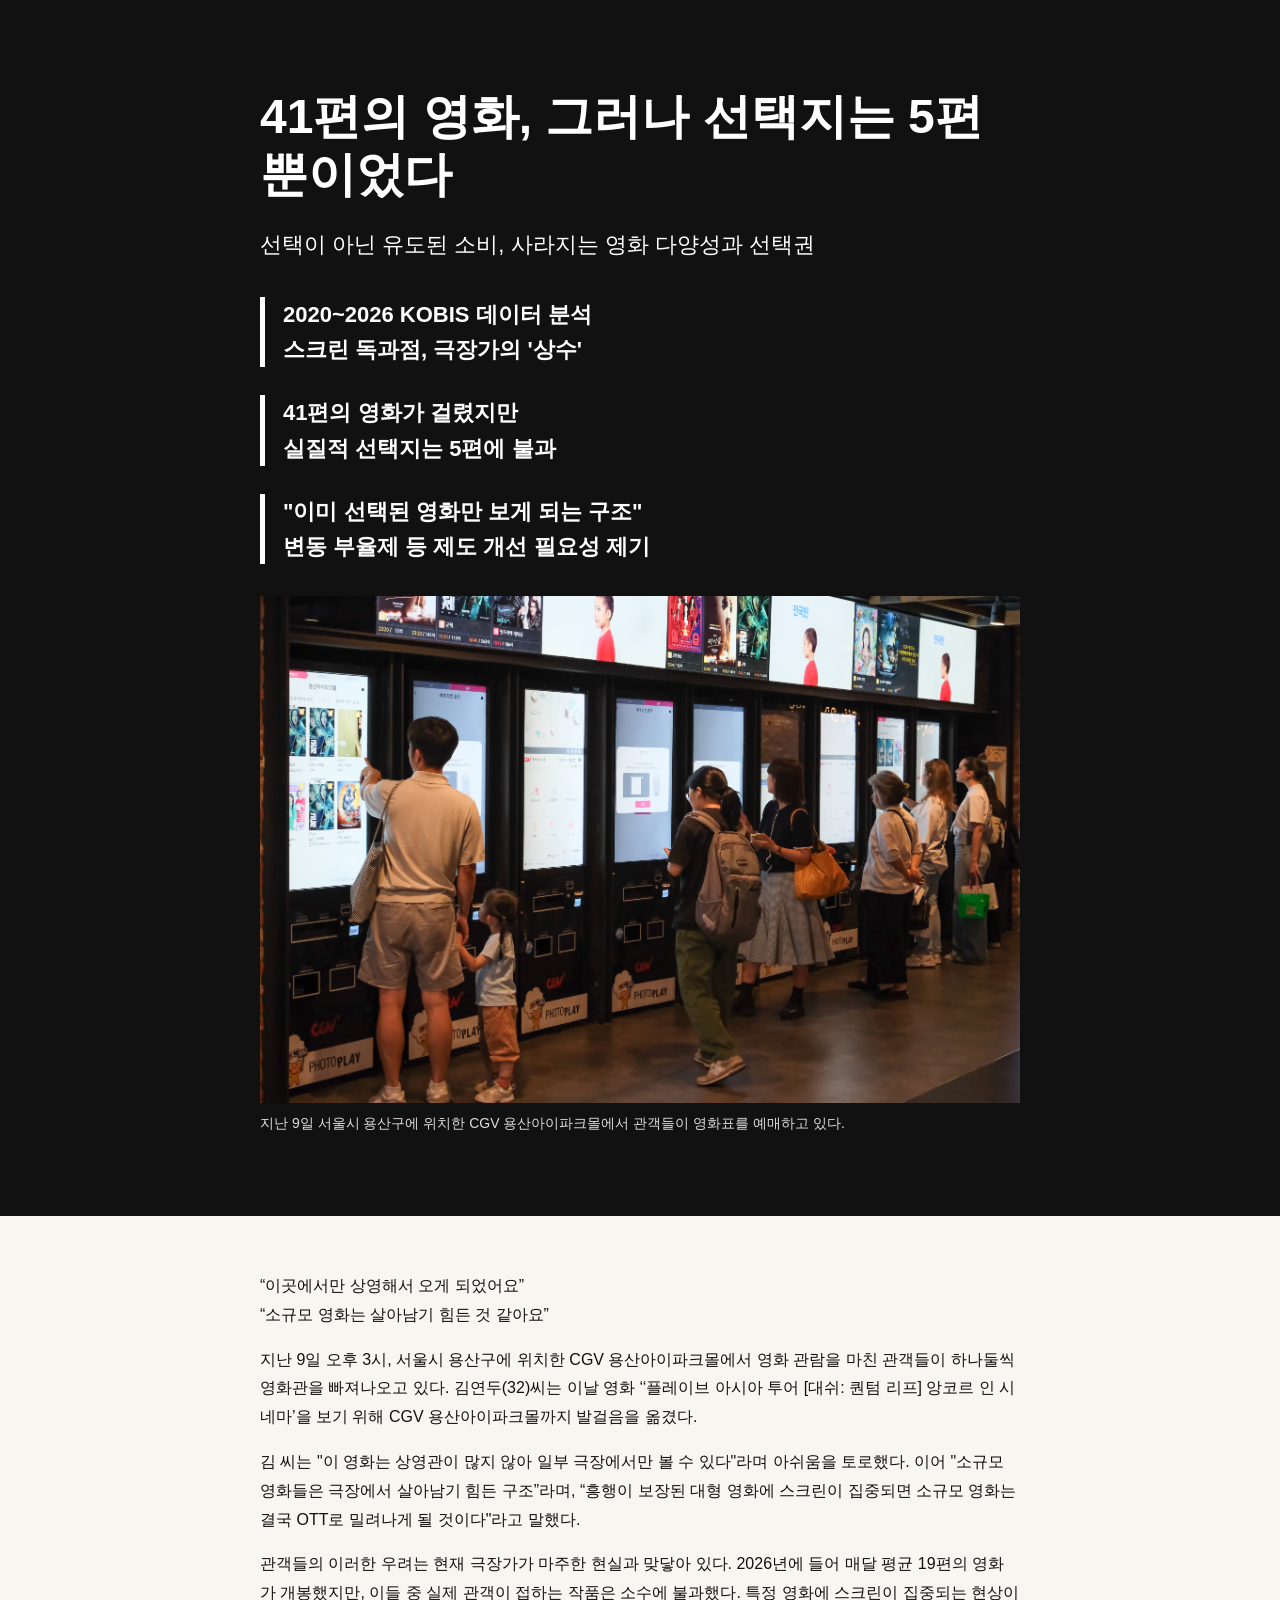
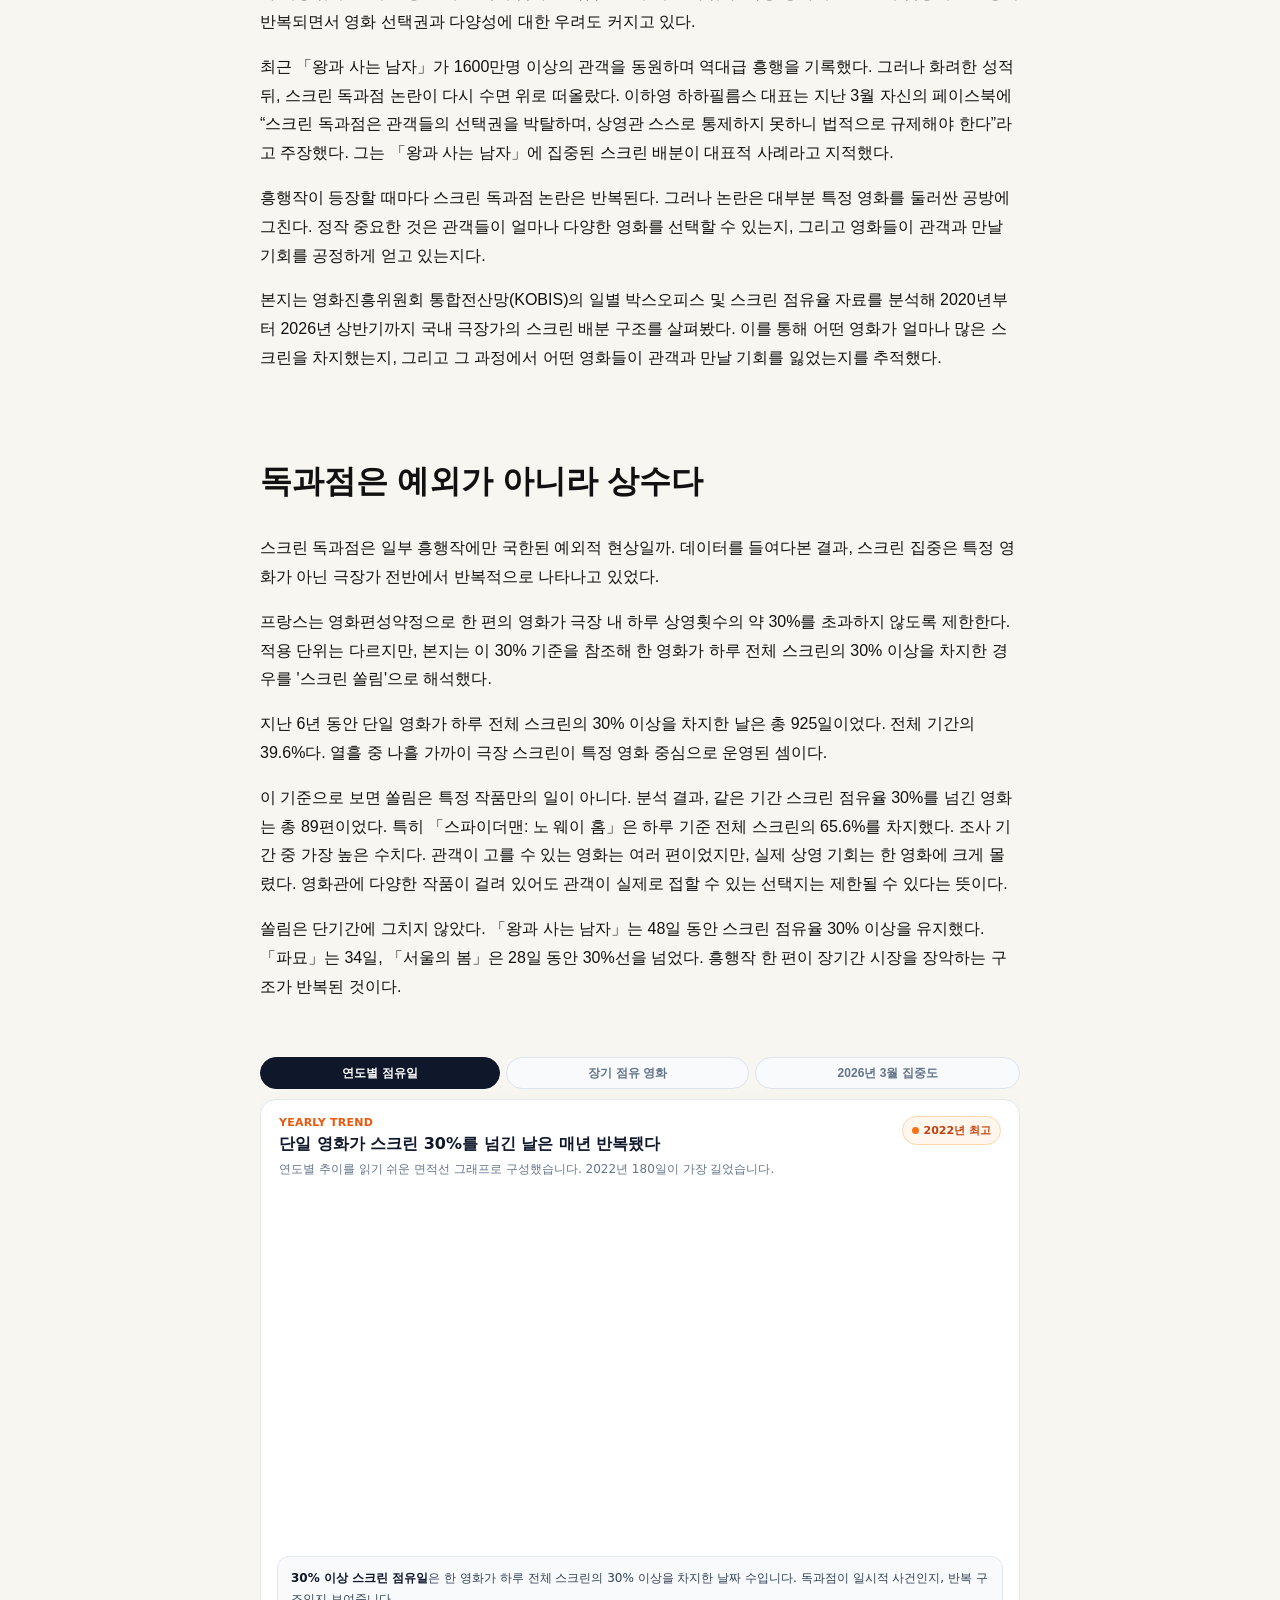
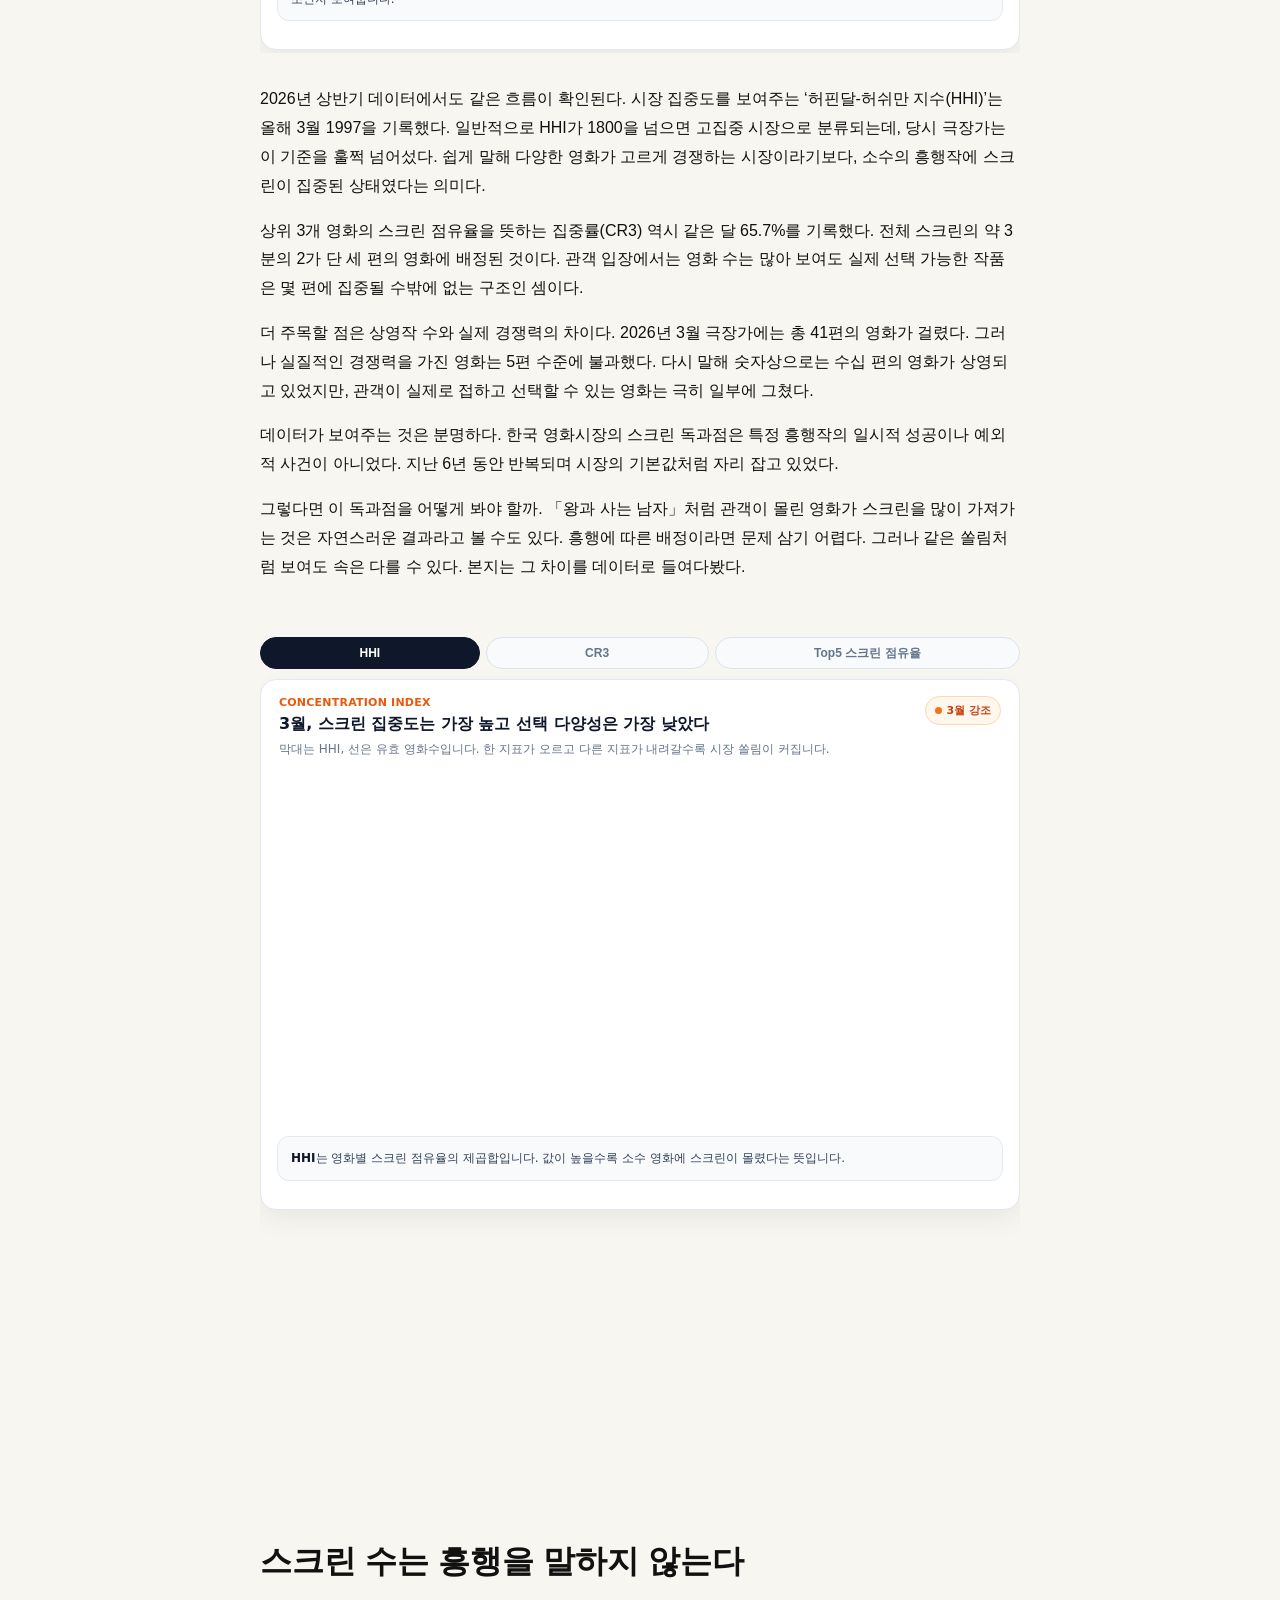
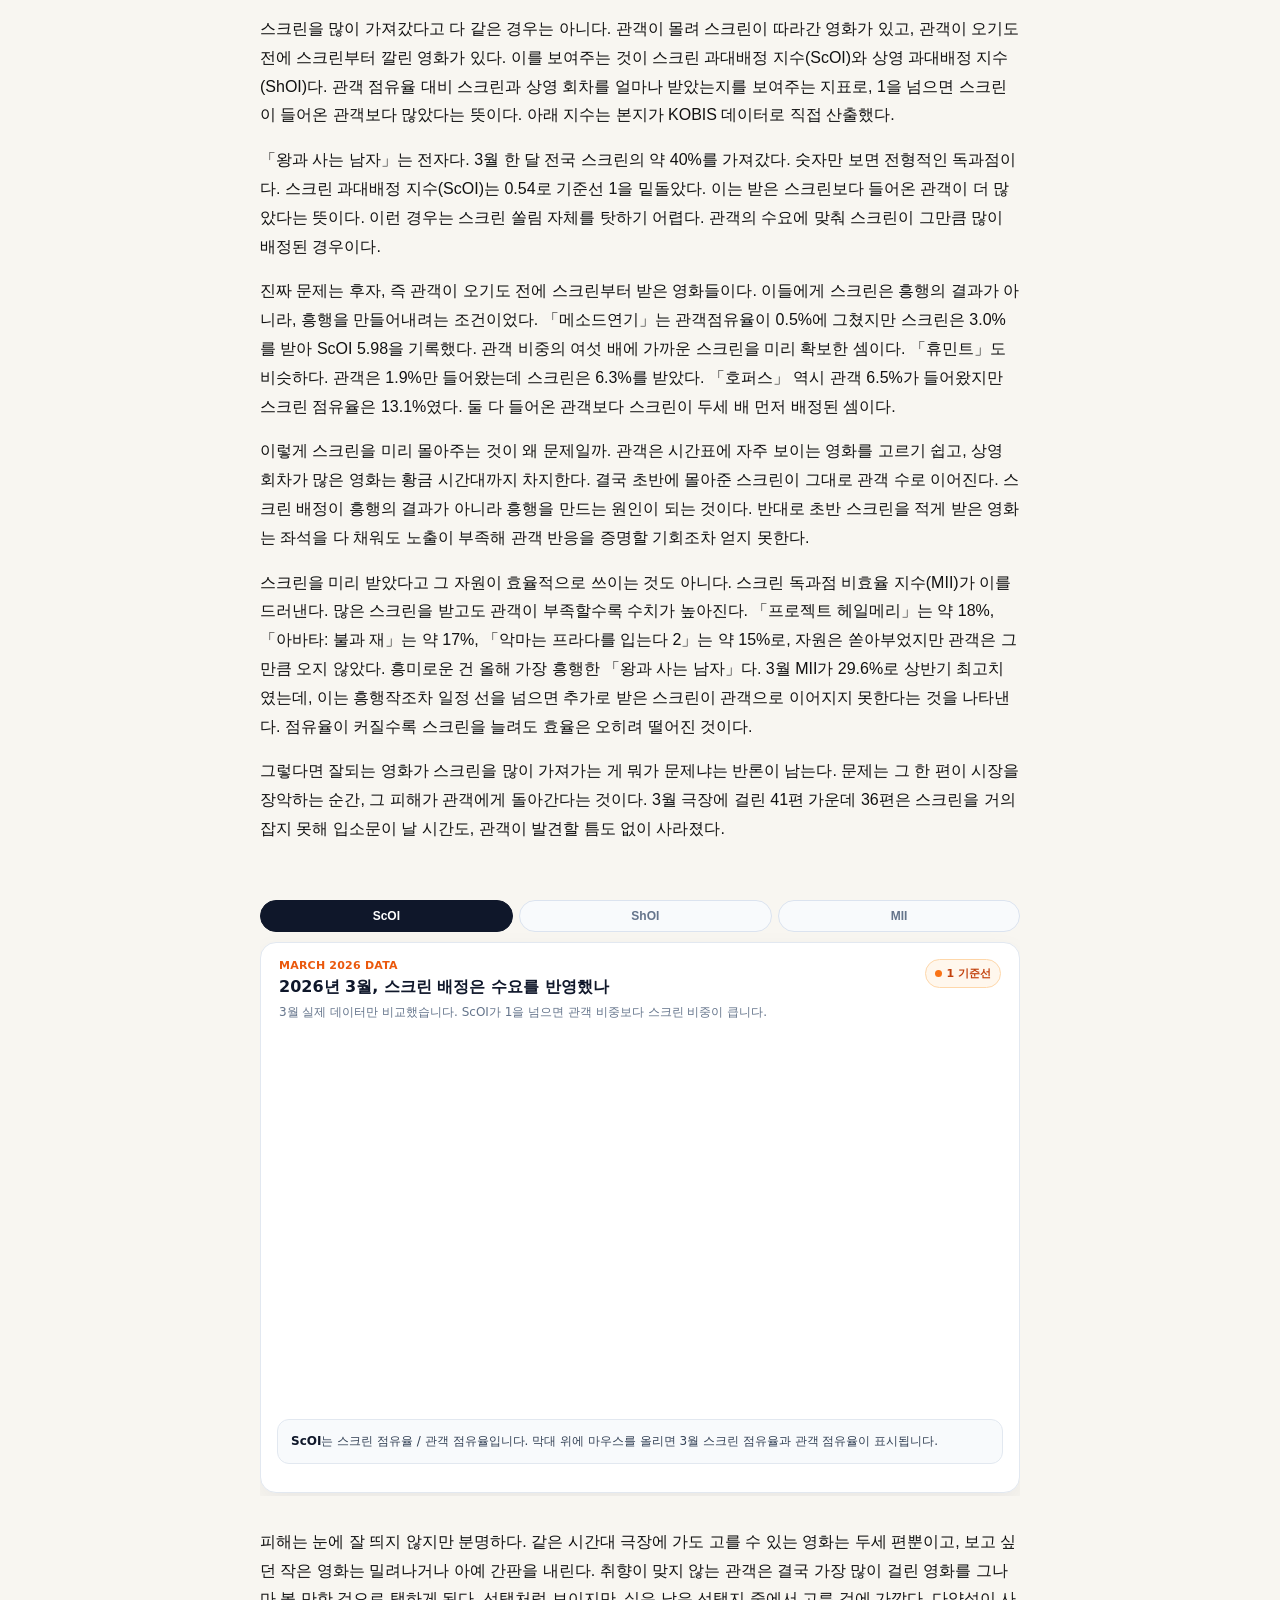
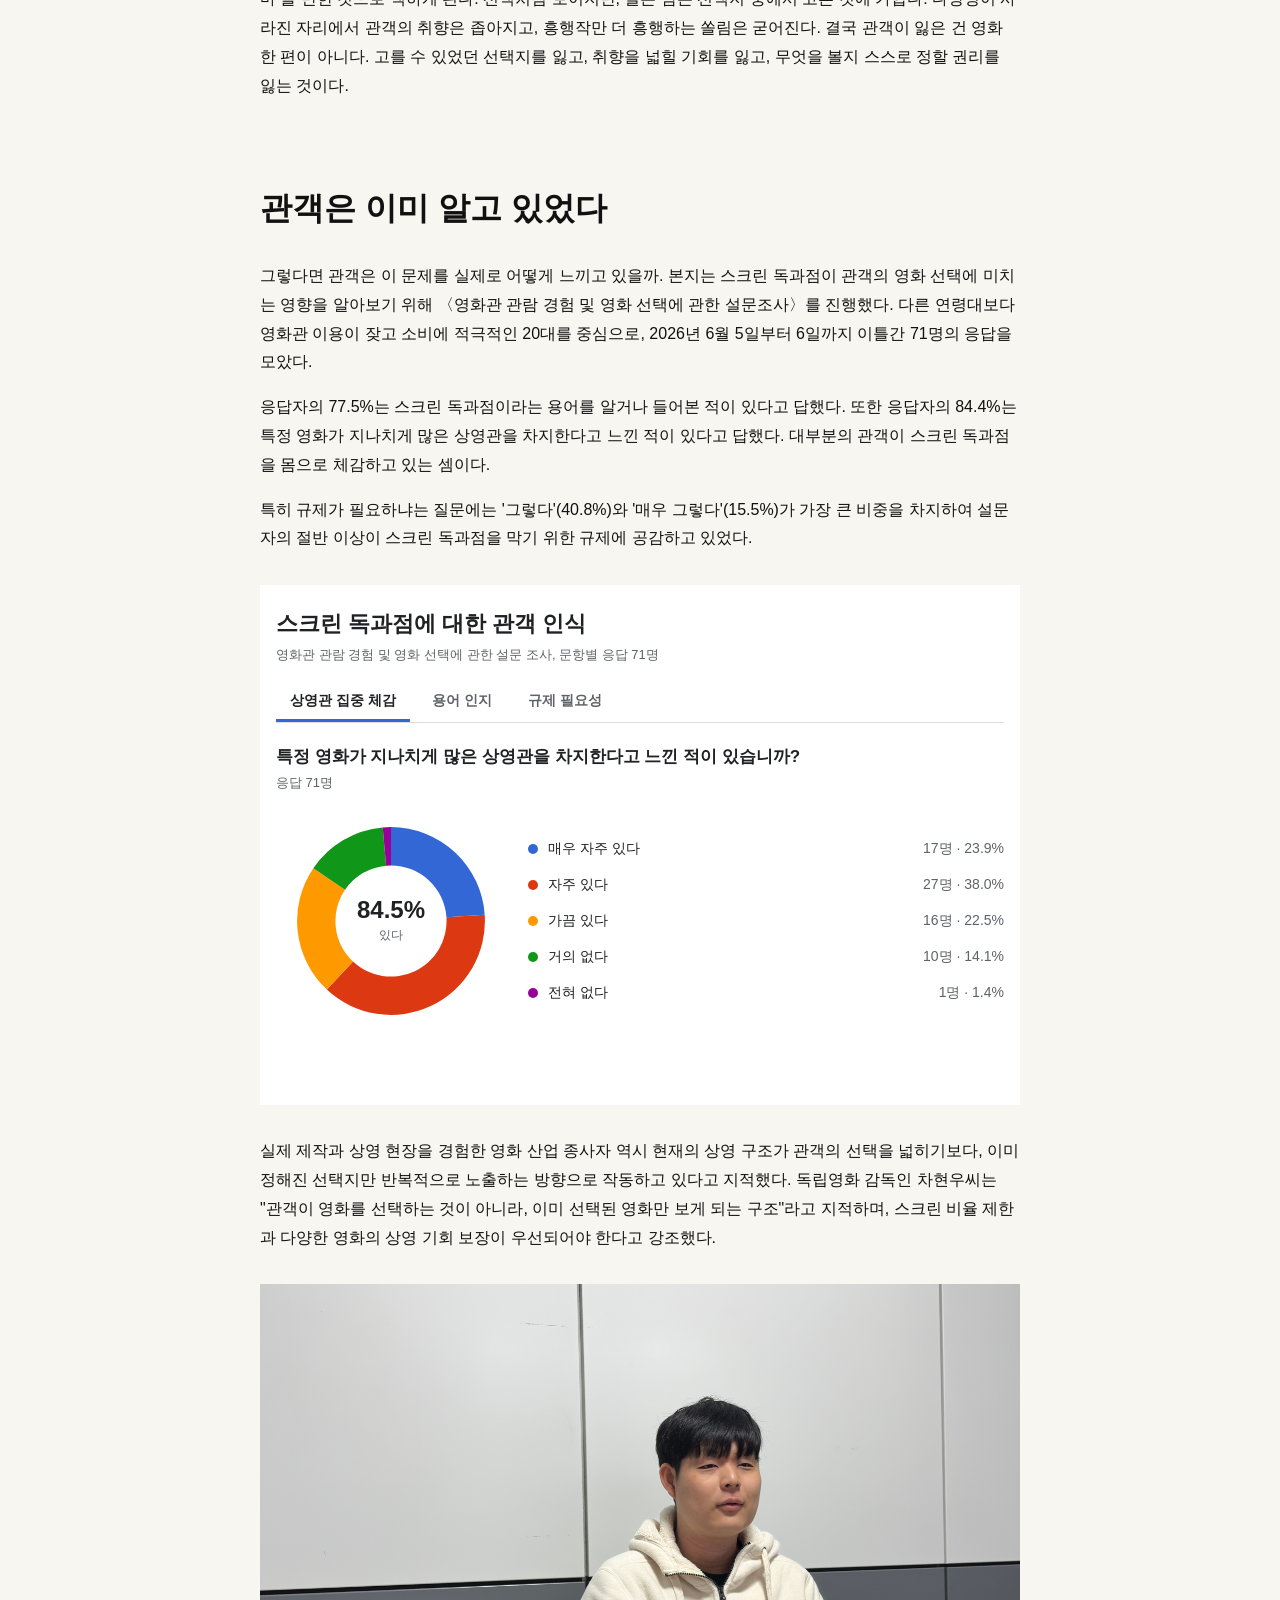
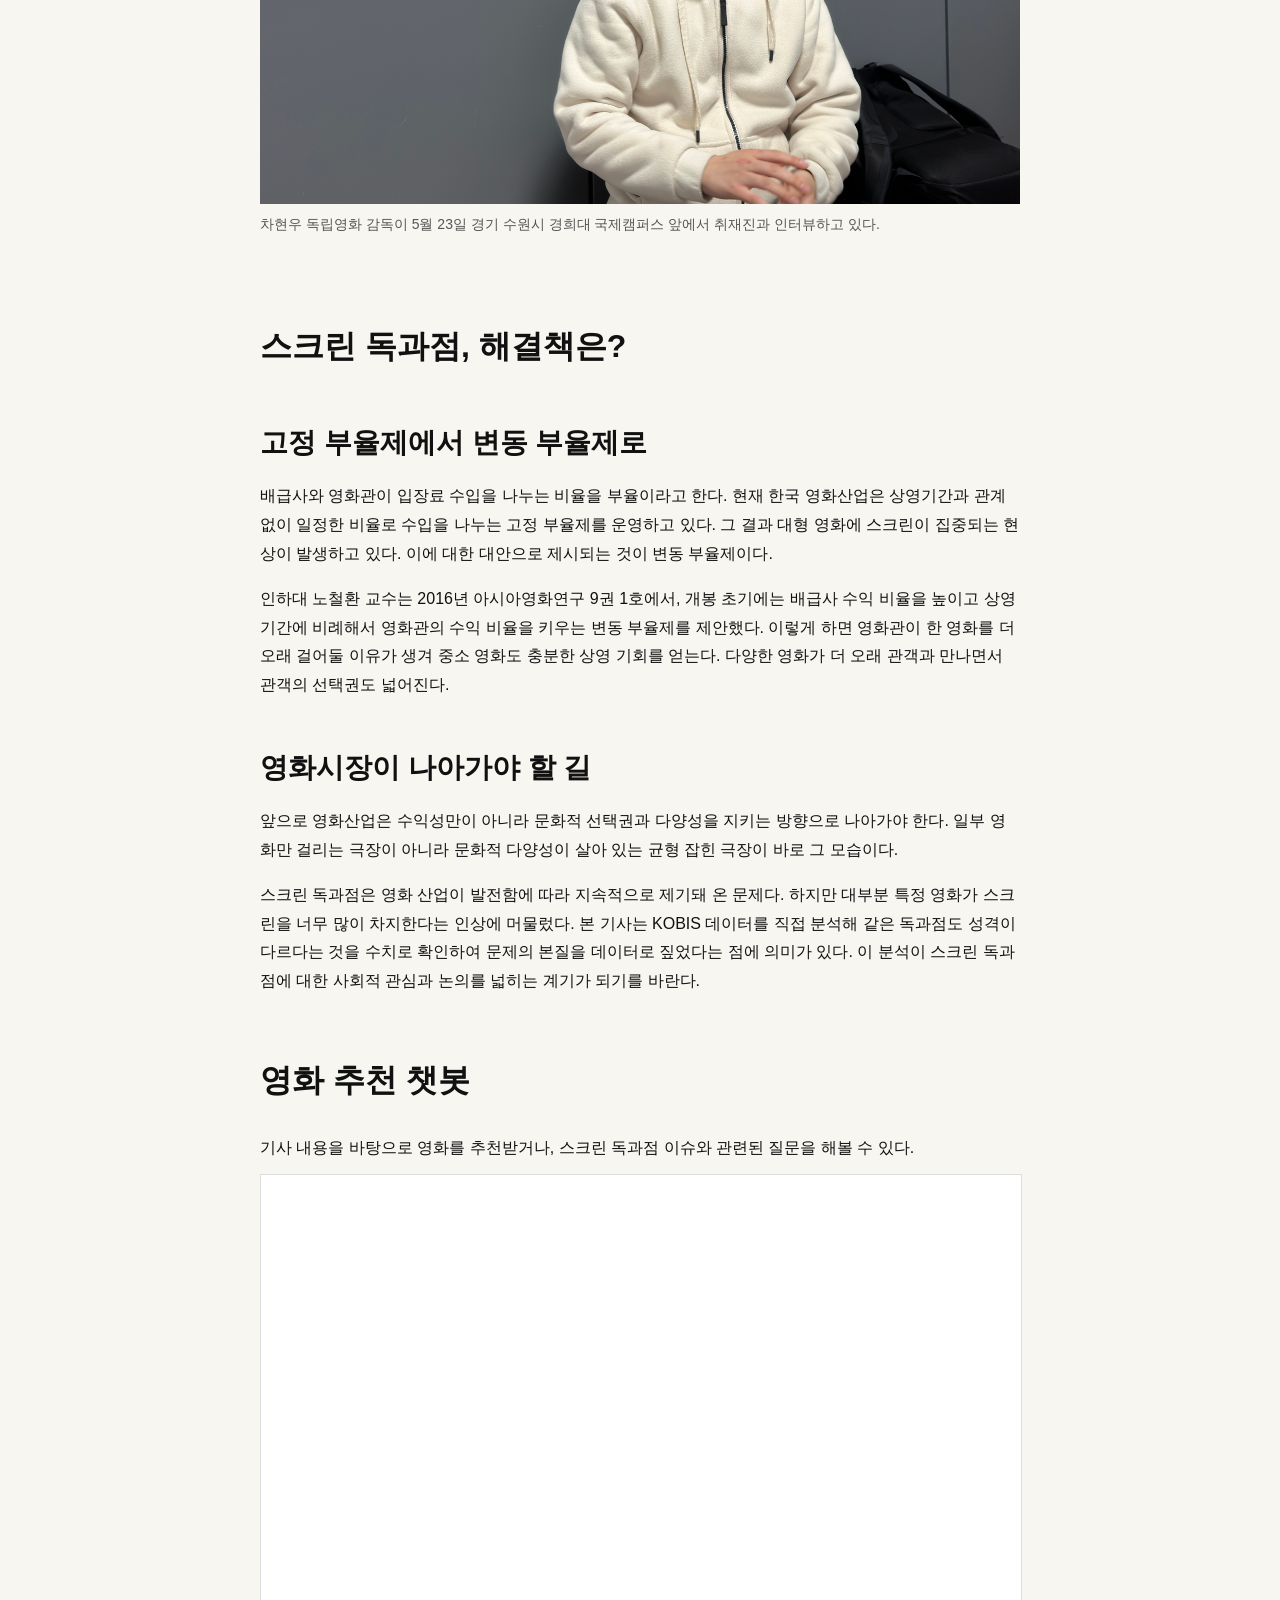
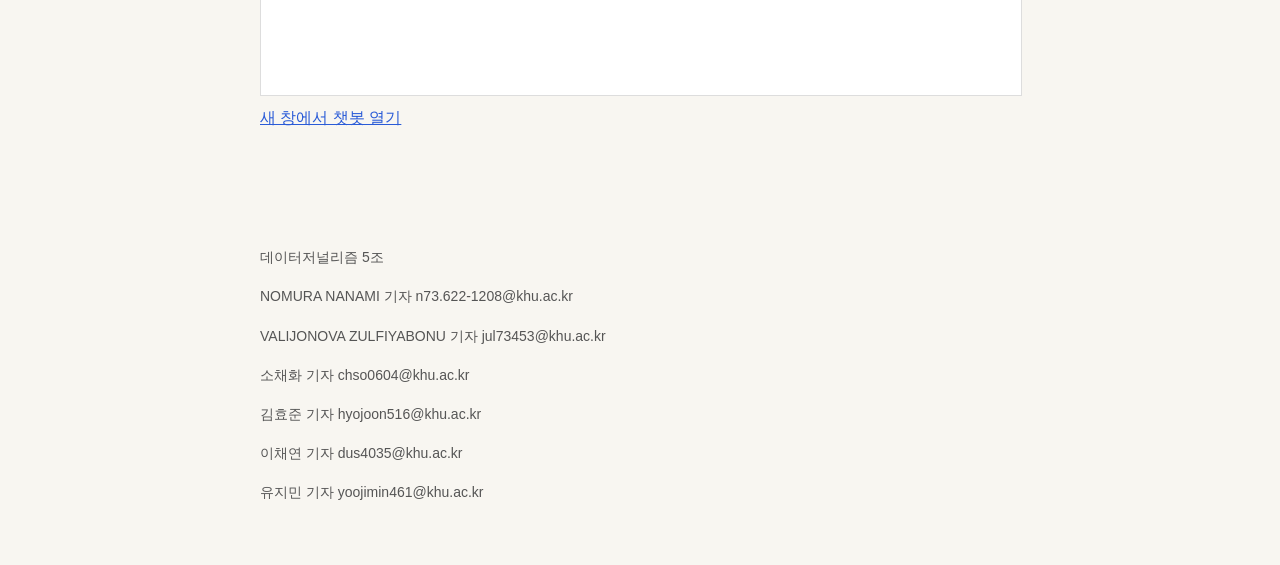
==== commit 97ddab2c: "Update index.html" ====
--- a/index.html
+++ b/index.html
@@ -10,21 +10,18 @@
 
 <header class="hero">
   <div class="hero-inner">
-    
     <h1>41편의 영화, 그러나 선택지는 5편뿐이었다</h1>
 
     <p class="subtitle">
       선택이 아닌 유도된 소비, 사라지는 영화 다양성과 선택권
     </p>
 
-<div class="summary">
-  <p>2020~2026 KOBIS 데이터 분석<br>스크린 독과점, 극장가의 '상수'</p>
-
-  <p>41편의 영화가 걸렸지만<br>실질적 선택지는 5편에 불과</p>
-
-  <p>"이미 선택된 영화만 보게 되는 구조"<br>변동 부율제 등 제도 개선 필요성 제기</p>
-</div>
-  
+    <div class="summary">
+      <p>2020~2026 KOBIS 데이터 분석<br>스크린 독과점, 극장가의 '상수'</p>
+      <p>41편의 영화가 걸렸지만<br>실질적 선택지는 5편에 불과</p>
+      <p>"이미 선택된 영화만 보게 되는 구조"<br>변동 부율제 등 제도 개선 필요성 제기</p>
+    </div>
+
     <figure class="hero-figure">
       <img src="./assets/photos/main-photo.jpg" alt="CGV 용산아이파크몰에서 관객들이 영화표를 예매하고 있는 모습">
       <figcaption>
@@ -47,19 +44,23 @@
   </p>
 
   <p>
-    김 씨는 "이 영화는 상영관이 많지 않아 일부 극장에서만 볼 수 있다"며 아쉬움을 토로했다. 이어 "소규모 영화들은 극장에서 살아남기 힘든 구조”라며, “흥행이 보장된 대형 영화에 스크린이 집중되면 소규모 영화는 결국 OTT로 밀려나게 될 것이다"라고 말했다.
-  </p>
-
-  <p>
-    관객들의 이러한 인식은 현재 극장가가 마주한 현실과 맞닿아 있다.  매주 수십 편의 영화가 개봉하지만 실제 관객이 접하는 작품은 소수에 불과하다. 특정 영화에 스크린이 집중되는 현상이 반복되면서 영화 선택권과 다양성에 대한 우려도 커지고 있다.
-  </p>
-
-  <p>
-    최근 「왕과 사는 남자」가 1600만명 이상의 관객을 모으며 극장가를 장악했다. 그러나 화려한 흥행 성적 뒤, 스크린 독과점 논란이 다시 수면 위로 떠올랐다. 이하영 하하필름스 대표는 지난 3월 자신의 페이스북에 “스크린 독과점은 관객들의 선택권을 박탈하며 상영관 스스로 통제하지 못하니 법적으로 규제해야 한다”며 「왕과 사는 남자」의 흥행 행태를 비판했다.
-  </p>
-
-  <p>
-    스크린 독과점은 특정 영화의 과도한 스크린과 상영 횟수 배정을 의미한다. 스크린 독과점은 실제로 어느 정도 수준일까. 본지는 영화진흥위원회통합전산망(KOBIS)의 일별 박스오피스 및 스크린 점유율 자료를 활용해 분석을 진행했다. 분석 범위는 2020년부터 2026년 (상반기)까지 국내 극장에서 상영된 영화들이다.
+    김 씨는 "이 영화는 상영관이 많지 않아 일부 극장에서만 볼 수 있다"라며 아쉬움을 토로했다. 이어 "소규모 영화들은 극장에서 살아남기 힘든 구조”라며, “흥행이 보장된 대형 영화에 스크린이 집중되면 소규모 영화는 결국 OTT로 밀려나게 될 것이다"라고 말했다.
+  </p>
+
+  <p>
+    관객들의 이러한 우려는 현재 극장가가 마주한 현실과 맞닿아 있다. 2026년에 들어 매달 평균 19편의 영화가 개봉했지만, 이들 중 실제 관객이 접하는 작품은 소수에 불과했다. 특정 영화에 스크린이 집중되는 현상이 반복되면서 영화 선택권과 다양성에 대한 우려도 커지고 있다.
+  </p>
+
+  <p>
+    최근 「왕과 사는 남자」가 1600만명 이상의 관객을 동원하며 역대급 흥행을 기록했다. 그러나 화려한 성적 뒤, 스크린 독과점 논란이 다시 수면 위로 떠올랐다. 이하영 하하필름스 대표는 지난 3월 자신의 페이스북에 “스크린 독과점은 관객들의 선택권을 박탈하며, 상영관 스스로 통제하지 못하니 법적으로 규제해야 한다”라고 주장했다. 그는 「왕과 사는 남자」에 집중된 스크린 배분이 대표적 사례라고 지적했다.
+  </p>
+
+  <p>
+    흥행작이 등장할 때마다 스크린 독과점 논란은 반복된다. 그러나 논란은 대부분 특정 영화를 둘러싼 공방에 그친다. 정작 중요한 것은 관객들이 얼마나 다양한 영화를 선택할 수 있는지, 그리고 영화들이 관객과 만날 기회를 공정하게 얻고 있는지다.
+  </p>
+
+  <p>
+    본지는 영화진흥위원회 통합전산망(KOBIS)의 일별 박스오피스 및 스크린 점유율 자료를 분석해 2020년부터 2026년 상반기까지 국내 극장가의 스크린 배분 구조를 살펴봤다. 이를 통해 어떤 영화가 얼마나 많은 스크린을 차지했는지, 그리고 그 과정에서 어떤 영화들이 관객과 만날 기회를 잃었는지를 추적했다.
   </p>
 </section>
 
@@ -67,89 +68,93 @@
   <h2>독과점은 예외가 아니라 상수다</h2>
 
   <p>
-    지난 6년 동안 단일 영화가 하루 전체 스크린의 30% 이상을 차지한 날은 총 925일이었다. 이는 전체 기간의 39.6%에 해당하는 수치다. 열흘 중 나흘 가까이가 특정 영화 중심으로 운영된 셈이다.
-  </p>
-
-  <p>
-  프랑스는 영화편성약정으로 한 편의 영화가 극장 내 하루 상영횟수의 약 30%를 초과하지 않도록 제한한다. 적용 단위는 다르지만, 본지는 이 30% 기준을 참조해 한 영화가 하루 전체 스크린의 30% 이상을 차지한 경우를 '스크린 쏠림'으로 해석했다.
-  </p>
-
-  <p>
-    이러한 쏠림은 특정 작품만의 일이 아니었다. 같은 기간 스크린 점유율 30%를 넘긴 영화는 총 89편이었다. 특히 「스파이더맨: 노 웨이 홈」은 하루 기준 전체 스크린의 65.6%를 차지하며 조사 기간 중 가장 높은 집중도를 기록했다. 관객이 선택할 수 있는 영화는 여러 편이었지만, 사실상 하나의 영화가 상영관을 지배한 것이다.
-  </p>
-
-  <p>
-    독과점은 단기간에 그치지 않았다. 「왕과 사는 남자」는 48일 동안 스크린 점유율 30% 이상을 유지했으며 「파묘」는 34일, 「서울의 봄」은 28일 동안 높은 점유율을 이어갔다. 흥행작 한 편이 장기간 시장을 장악하는 구조가 반복적으로 나타난 것이다.
-  </p>
-
-<iframe
-  class="graph-frame graph-2020"
-  scrolling="no"
-  src="./graphs/2020_2026_html/index.html"
-  title="2020-2026 스크린 독과점 시각화">
-</iframe>
-
-  <p>
-    2026년 상반기 데이터에서도 이러한 구조는 확인된다. 시장 집중도를 측정하는 허핀달-허쉬만 지수(HHI)는 올해 3월 1997을 기록했다. 일반적으로 HHI가 1800을 넘으면 고집중 시장으로 분류되는데, 당시 극장가는 이 기준을 훌쩍 넘어섰다.
-  </p>
-
-  <p>
-    상위 3개 영화의 스크린 점유율을 의미하는 집중률(CR3) 역시 같은 달 65.7%를 기록했다. 전체 스크린의 약 3분의 2가 단 세 편의 영화에 배정된 것이다. 특히 「왕과 사는 남자」 한 편의 스크린 점유율은 39.6%에 달했다.
-  </p>
-
-  <p>
-    더 주목할 점은 상영작 수와 실제 경쟁력 사이의 차이다. 2026년 3월 극장가에는 총 41편의 영화가 상영됐지만, 실질적인 경쟁력을 가진 영화는 5편 수준에 불과했다. 숫자상으로는 다양한 영화가 경쟁하는 것처럼 보이지만 실제 관객이 마주한 선택지는 훨씬 제한적이었다.
-  </p>
-
-  <p>
-    데이터가 보여주는 것은 명확하다. 한국 영화시장의 스크린 독과점은 특정 흥행작의 일시적 성공이나 예외적 사건이 아니다. 지난 6년 동안 반복적으로 나타나며 시장의 기본값으로 자리 잡고 있었다.
-  </p>
-
-  <p>
-    그렇다면 이 독과점을 어떻게 봐야 할까. 「왕과 사는 남자」처럼 관객이 몰린 영화가 스크린을 많이 가져가는 건 당연한 일이 아니냐고 물을 수도 있다. 흥행의 자연스러운 결과라면 굳이 문제 삼을 일이 아닐 것이다. 하지만 같은 쏠림처럼 보여도 그 속은 다르다. 본지는 그 차이를 데이터를 통해 들여다봤다.
-  </p>
-
-<iframe
-  class="graph-frame graph-final"
-  scrolling="no"
-  src="./graphs/final_html/index.html"
-  title="스크린 집중도 분석">
-</iframe>
+    스크린 독과점은 일부 흥행작에만 국한된 예외적 현상일까. 데이터를 들여다본 결과, 스크린 집중은 특정 영화가 아닌 극장가 전반에서 반복적으로 나타나고 있었다.
+  </p>
+
+  <p>
+    프랑스는 영화편성약정으로 한 편의 영화가 극장 내 하루 상영횟수의 약 30%를 초과하지 않도록 제한한다. 적용 단위는 다르지만, 본지는 이 30% 기준을 참조해 한 영화가 하루 전체 스크린의 30% 이상을 차지한 경우를 '스크린 쏠림'으로 해석했다.
+  </p>
+
+  <p>
+    지난 6년 동안 단일 영화가 하루 전체 스크린의 30% 이상을 차지한 날은 총 925일이었다. 전체 기간의 39.6%다. 열흘 중 나흘 가까이 극장 스크린이 특정 영화 중심으로 운영된 셈이다.
+  </p>
+
+  <p>
+    이 기준으로 보면 쏠림은 특정 작품만의 일이 아니다. 분석 결과, 같은 기간 스크린 점유율 30%를 넘긴 영화는 총 89편이었다. 특히 「스파이더맨: 노 웨이 홈」은 하루 기준 전체 스크린의 65.6%를 차지했다. 조사 기간 중 가장 높은 수치다. 관객이 고를 수 있는 영화는 여러 편이었지만, 실제 상영 기회는 한 영화에 크게 몰렸다. 영화관에 다양한 작품이 걸려 있어도 관객이 실제로 접할 수 있는 선택지는 제한될 수 있다는 뜻이다.
+  </p>
+
+  <p>
+    쏠림은 단기간에 그치지 않았다. 「왕과 사는 남자」는 48일 동안 스크린 점유율 30% 이상을 유지했다. 「파묘」는 34일, 「서울의 봄」은 28일 동안 30%선을 넘었다. 흥행작 한 편이 장기간 시장을 장악하는 구조가 반복된 것이다.
+  </p>
+
+  <iframe
+    class="graph-frame graph-2020"
+    scrolling="no"
+    src="./graphs/2020_2026_html/index.html"
+    title="2020-2026 스크린 독과점 시각화">
+  </iframe>
+
+  <p>
+    2026년 상반기 데이터에서도 같은 흐름이 확인된다. 시장 집중도를 보여주는 ‘허핀달-허쉬만 지수(HHI)’는 올해 3월 1997을 기록했다. 일반적으로 HHI가 1800을 넘으면 고집중 시장으로 분류되는데, 당시 극장가는 이 기준을 훌쩍 넘어섰다. 쉽게 말해 다양한 영화가 고르게 경쟁하는 시장이라기보다, 소수의 흥행작에 스크린이 집중된 상태였다는 의미다.
+  </p>
+
+  <p>
+    상위 3개 영화의 스크린 점유율을 뜻하는 집중률(CR3) 역시 같은 달 65.7%를 기록했다. 전체 스크린의 약 3분의 2가 단 세 편의 영화에 배정된 것이다. 관객 입장에서는 영화 수는 많아 보여도 실제 선택 가능한 작품은 몇 편에 집중될 수밖에 없는 구조인 셈이다.
+  </p>
+
+  <p>
+    더 주목할 점은 상영작 수와 실제 경쟁력의 차이다. 2026년 3월 극장가에는 총 41편의 영화가 걸렸다. 그러나 실질적인 경쟁력을 가진 영화는 5편 수준에 불과했다. 다시 말해 숫자상으로는 수십 편의 영화가 상영되고 있었지만, 관객이 실제로 접하고 선택할 수 있는 영화는 극히 일부에 그쳤다.
+  </p>
+
+  <p>
+    데이터가 보여주는 것은 분명하다. 한국 영화시장의 스크린 독과점은 특정 흥행작의 일시적 성공이나 예외적 사건이 아니었다. 지난 6년 동안 반복되며 시장의 기본값처럼 자리 잡고 있었다.
+  </p>
+
+  <p>
+    그렇다면 이 독과점을 어떻게 봐야 할까. 「왕과 사는 남자」처럼 관객이 몰린 영화가 스크린을 많이 가져가는 것은 자연스러운 결과라고 볼 수도 있다. 흥행에 따른 배정이라면 문제 삼기 어렵다. 그러나 같은 쏠림처럼 보여도 속은 다를 수 있다. 본지는 그 차이를 데이터로 들여다봤다.
+  </p>
+
+  <iframe
+    class="graph-frame graph-final"
+    scrolling="no"
+    src="./graphs/final_html/index.html"
+    title="스크린 집중도 분석">
+  </iframe>
 </section>
 
 <section class="section">
   <h2>스크린 수는 흥행을 말하지 않는다</h2>
 
   <p>
-    스크린을 많이 가져갔다고 다 같은 경우는 아니다. 관객이 몰려 스크린이 따라간 영화가 있고, 관객이 오기도 전에 스크린부터 깔린 영화가 있다. 이를 가르는 것이 스크린 과대배정 지수(ScOI)와 상영 과대배정 지수(ShOI)다. 관객 점유율 대비 스크린과 상영 회차를 얼마나 받았는지를 보여주는 지표로, 1을 넘으면 관객보다 많이 받았다는 뜻이다. 아래 지수는 본지가 KOBIS 데이터로 직접 산출했다.
-  </p>
-
-  <p>
-   「왕과 사는 남자」는 전자다. 3월 한 달 전국 스크린의 약 40%를 가져갔다. 숫자만 보면 전형적인 독과점이다. 스크린 과대배정 지수(ScOI)는 0.54로 기준선 1을 밑돌았다. 받은 스크린보다 들어온 관객이 더 많았다는 뜻이다. 이런 경우는 스크린 쏠림 자체를 탓하기 어렵다. 관객이 먼저 몰렸고, 배정이 그 수요를 뒤따랐을 뿐이다.
-  </p>
-
-  <p>
-   진짜 문제는 후자, 즉 관객이 오기도 전에 스크린부터 받은 영화들이다. 이들에게 스크린은 흥행의 결과가 아니라, 흥행을 만들어내려는 조건이었다. 「메소드연기」는 관객점유율이 0.5%에 그쳤지만 스크린은 3.0%를 받아 ScOI 5.98을 기록했다. 관객 비중의 여섯 배에 가까운 스크린을 미리 확보한 셈이다. 「휴민트」(ScOI 3.35·ShOI 약 2.1), 「호퍼스」(ScOI 2.02·ShOI 약 1.6)도 관객 반응보다 스크린 공급이 한참 앞섰다.
-  </p>
-
-  <p>
-   이렇게 스크린을 미리 몰아주는 것이 왜 문제일까. 관객은 시간표에 자주 보이는 영화를 고르기 쉽고, 상영 회차가 많은 영화는 황금 시간대까지 차지한다. 결국 초반에 몰아준 스크린이 그대로 관객 수로 이어진다. 스크린 배정이 흥행의 결과가 아니라 흥행을 만드는 원인이 되는 것이다. 반대로 초반 스크린을 적게 받은 영화는 좌석을 다 채워도 노출이 부족해 관객 반응을 증명할 기회조차 얻지 못한다.
-  </p>
-
-  <p>
-   스크린을 미리 받았다고 그 자원이 효율적으로 쓰이는 것도 아니다. 스크린 독과점 비효율 지수(MII)가 이를 드러낸다. 많은 스크린을 받고도 관객이 부족할수록 수치가 높아진다. 「프로젝트 헤일메리」는 약 18%, 「아바타: 불과 재」는 약 17%, 「악마는 프라다를 입는다 2」는 약 15%로, 자원은 쏟아부었지만 관객은 그만큼 오지 않았다. 흥미로운 건 올해 가장 흥행한 「왕과 사는 남자」다. 3월 MII가 29.6%로 상반기 최고치였는데, 이는 흥행작조차 일정 선을 넘으면 추가로 받은 스크린이 관객으로 이어지지 못한다는 것을 나타낸다. 점유율이 커질수록 스크린을 늘려도 효율은 오히려 떨어진 것이다.
-  </p>
-
-  <p>
-   그렇다면 잘되는 영화가 스크린을 많이 가져가는 게 뭐가 문제냐는 반론이 남는다. 문제는 그 한 편이 시장을 장악하는 순간, 그 피해가 관객에게 돌아간다는 것이다. 3월 극장에 걸린 41편 가운데 36편은 스크린을 거의 잡지 못해 입소문이 날 시간도, 관객이 발견할 틈도 없이 사라졌다.
-  </p>
-
-<iframe
-  class="graph-frame graph-scoi"
-  scrolling="no"
-  src="./graphs/ScOI_ShOI_MII/index.html"
-  title="ScOI ShOI MII 실제 데이터 시각화">
-</iframe> 
+    스크린을 많이 가져갔다고 다 같은 경우는 아니다. 관객이 몰려 스크린이 따라간 영화가 있고, 관객이 오기도 전에 스크린부터 깔린 영화가 있다. 이를 보여주는 것이 스크린 과대배정 지수(ScOI)와 상영 과대배정 지수(ShOI)다. 관객 점유율 대비 스크린과 상영 회차를 얼마나 받았는지를 보여주는 지표로, 1을 넘으면 스크린이 들어온 관객보다 많았다는 뜻이다. 아래 지수는 본지가 KOBIS 데이터로 직접 산출했다.
+  </p>
+
+  <p>
+    「왕과 사는 남자」는 전자다. 3월 한 달 전국 스크린의 약 40%를 가져갔다. 숫자만 보면 전형적인 독과점이다. 스크린 과대배정 지수(ScOI)는 0.54로 기준선 1을 밑돌았다. 이는 받은 스크린보다 들어온 관객이 더 많았다는 뜻이다. 이런 경우는 스크린 쏠림 자체를 탓하기 어렵다. 관객의 수요에 맞춰 스크린이 그만큼 많이 배정된 경우이다.
+  </p>
+
+  <p>
+    진짜 문제는 후자, 즉 관객이 오기도 전에 스크린부터 받은 영화들이다. 이들에게 스크린은 흥행의 결과가 아니라, 흥행을 만들어내려는 조건이었다. 「메소드연기」는 관객점유율이 0.5%에 그쳤지만 스크린은 3.0%를 받아 ScOI 5.98을 기록했다. 관객 비중의 여섯 배에 가까운 스크린을 미리 확보한 셈이다. 「휴민트」도 비슷하다. 관객은 1.9%만 들어왔는데 스크린은 6.3%를 받았다. 「호퍼스」 역시 관객 6.5%가 들어왔지만 스크린 점유율은 13.1%였다. 둘 다 들어온 관객보다 스크린이 두세 배 먼저 배정된 셈이다.
+  </p>
+
+  <p>
+    이렇게 스크린을 미리 몰아주는 것이 왜 문제일까. 관객은 시간표에 자주 보이는 영화를 고르기 쉽고, 상영 회차가 많은 영화는 황금 시간대까지 차지한다. 결국 초반에 몰아준 스크린이 그대로 관객 수로 이어진다. 스크린 배정이 흥행의 결과가 아니라 흥행을 만드는 원인이 되는 것이다. 반대로 초반 스크린을 적게 받은 영화는 좌석을 다 채워도 노출이 부족해 관객 반응을 증명할 기회조차 얻지 못한다.
+  </p>
+
+  <p>
+    스크린을 미리 받았다고 그 자원이 효율적으로 쓰이는 것도 아니다. 스크린 독과점 비효율 지수(MII)가 이를 드러낸다. 많은 스크린을 받고도 관객이 부족할수록 수치가 높아진다. 「프로젝트 헤일메리」는 약 18%, 「아바타: 불과 재」는 약 17%, 「악마는 프라다를 입는다 2」는 약 15%로, 자원은 쏟아부었지만 관객은 그만큼 오지 않았다. 흥미로운 건 올해 가장 흥행한 「왕과 사는 남자」다. 3월 MII가 29.6%로 상반기 최고치였는데, 이는 흥행작조차 일정 선을 넘으면 추가로 받은 스크린이 관객으로 이어지지 못한다는 것을 나타낸다. 점유율이 커질수록 스크린을 늘려도 효율은 오히려 떨어진 것이다.
+  </p>
+
+  <p>
+    그렇다면 잘되는 영화가 스크린을 많이 가져가는 게 뭐가 문제냐는 반론이 남는다. 문제는 그 한 편이 시장을 장악하는 순간, 그 피해가 관객에게 돌아간다는 것이다. 3월 극장에 걸린 41편 가운데 36편은 스크린을 거의 잡지 못해 입소문이 날 시간도, 관객이 발견할 틈도 없이 사라졌다.
+  </p>
+
+  <iframe
+    class="graph-frame graph-scoi"
+    scrolling="no"
+    src="./graphs/ScOI_ShOI_MII/index.html"
+    title="ScOI ShOI MII 실제 데이터 시각화">
+  </iframe>
 
   <p>
     피해는 눈에 잘 띄지 않지만 분명하다. 같은 시간대 극장에 가도 고를 수 있는 영화는 두세 편뿐이고, 보고 싶던 작은 영화는 밀려나거나 아예 간판을 내린다. 취향이 맞지 않는 관객은 결국 가장 많이 걸린 영화를 그나마 볼 만한 것으로 택하게 된다. 선택처럼 보이지만, 실은 남은 선택지 중에서 고른 것에 가깝다. 다양성이 사라진 자리에서 관객의 취향은 좁아지고, 흥행작만 더 흥행하는 쏠림은 굳어진다. 결국 관객이 잃은 건 영화 한 편이 아니다. 고를 수 있었던 선택지를 잃고, 취향을 넓힐 기회를 잃고, 무엇을 볼지 스스로 정할 권리를 잃는 것이다.
@@ -171,49 +176,45 @@
     특히 규제가 필요하냐는 질문에는 '그렇다'(40.8%)와 '매우 그렇다'(15.5%)가 가장 큰 비중을 차지하여 설문자의 절반 이상이 스크린 독과점을 막기 위한 규제에 공감하고 있었다.
   </p>
 
-<iframe
-  class="graph-frame graph-survey"
-  src="./graphs/survey-simple/survey-simple.html"
-  title="스크린 독과점 설문조사 결과">
-</iframe>  
+  <iframe
+    class="graph-frame graph-survey"
+    src="./graphs/survey-simple/survey-simple.html"
+    title="스크린 독과점 설문조사 결과">
+  </iframe>
 
   <p>
     실제 제작과 상영 현장을 경험한 영화 산업 종사자 역시 현재의 상영 구조가 관객의 선택을 넓히기보다, 이미 정해진 선택지만 반복적으로 노출하는 방향으로 작동하고 있다고 지적했다. 독립영화 감독인 차현우씨는 "관객이 영화를 선택하는 것이 아니라, 이미 선택된 영화만 보게 되는 구조"라고 지적하며, 스크린 비율 제한과 다양한 영화의 상영 기회 보장이 우선되어야 한다고 강조했다.
   </p>
-</section>
-
-<figure>
-  <img src="./assets/photos/director-cha-hyunwoo.jpg" alt="차현우 감독">
-  <figcaption>
-   차현우 독립영화 감독이 5월 23일 경기 수원시 경희대 국제캠퍼스 앞에서 취재진과 인터뷰하고 있다.  </figcaption>
-</figure>
-
+
+  <figure>
+    <img src="./assets/photos/director-cha-hyunwoo.jpg" alt="차현우 독립영화 감독">
+    <figcaption>
+      차현우 독립영화 감독이 5월 23일 경기 수원시 경희대 국제캠퍼스 앞에서 취재진과 인터뷰하고 있다.
+    </figcaption>
+  </figure>
+</section>
 
 <section class="section">
   <h2>스크린 독과점, 해결책은?</h2>
-</section>
-
-<section class="section">
+
   <h3>고정 부율제에서 변동 부율제로</h3>
 
   <p>
-    배급사와 영화관이 입장료 수입을 나누는 비율을 부율이라고 한다. 현재 한국 영화산업은 상영기간과 관계없이 일정한 비율로 수입을 나누는 고정 부율제를 운영하고 있는데, 그 결과 대형 영화에 스크린이 집중되는 현상이 발생하고 있다. 이에 대한 대안으로 제시되는 것이 변동 부율제이다.
-  </p>
-
-  <p>
-    인하대 노철환 교수는 2016년 아시아영화연구 9권 1호에서, 개봉 초기에는 배급사 수익 비율을 높이고 시간이 갈수록 영화관 수익 비율을 키우는 변동 부율제를 제안했다. 이렇게 하면 영화관이 한 영화를 더 오래 걸어둘 이유가 생겨 중소 영화도 충분한 상영 기회를 얻는다. 다양한 영화가 더 오래 관객과 만나면서 관객의 선택권도 넓어진다.
-  </p>
-</section>
-
-<section class="section">
+    배급사와 영화관이 입장료 수입을 나누는 비율을 부율이라고 한다. 현재 한국 영화산업은 상영기간과 관계없이 일정한 비율로 수입을 나누는 고정 부율제를 운영하고 있다. 그 결과 대형 영화에 스크린이 집중되는 현상이 발생하고 있다. 이에 대한 대안으로 제시되는 것이 변동 부율제이다.
+  </p>
+
+  <p>
+    인하대 노철환 교수는 2016년 아시아영화연구 9권 1호에서, 개봉 초기에는 배급사 수익 비율을 높이고 상영 기간에 비례해서 영화관의 수익 비율을 키우는 변동 부율제를 제안했다. 이렇게 하면 영화관이 한 영화를 더 오래 걸어둘 이유가 생겨 중소 영화도 충분한 상영 기회를 얻는다. 다양한 영화가 더 오래 관객과 만나면서 관객의 선택권도 넓어진다.
+  </p>
+
   <h3>영화시장이 나아가야 할 길</h3>
 
   <p>
-    앞으로 영화산업은 수익성만이 아니라 문화적 선택권과 다양성을 지키는 방향으로 나아가야 한다. 일부 영화만 걸리는 극장이 아니라 문화적 다양성이 살아 있는 균형 잡힌 극장이 우리가 향해야 할 모습이다.
-  </p>
-
-  <p>
-    스크린 독과점은 오래전부터 제기돼 온 문제다. 하지만 대부분 특정 영화가 스크린을 너무 많이 차지한다는 인상에 머물렀다. 본 기사는 KOBIS 데이터를 직접 분석해 같은 독과점도 성격이 다르다는 것을 수치로 확인하여 무엇이 진짜 문제인지를 데이터로 짚었다는 점에 의미가 있다. 이 분석이 스크린 독과점에 대한 사회적 관심과 논의를 넓히는 계기가 되기를 바란다.
+    앞으로 영화산업은 수익성만이 아니라 문화적 선택권과 다양성을 지키는 방향으로 나아가야 한다. 일부 영화만 걸리는 극장이 아니라 문화적 다양성이 살아 있는 균형 잡힌 극장이 바로 그 모습이다.
+  </p>
+
+  <p>
+    스크린 독과점은 영화 산업이 발전함에 따라 지속적으로 제기돼 온 문제다. 하지만 대부분 특정 영화가 스크린을 너무 많이 차지한다는 인상에 머물렀다. 본 기사는 KOBIS 데이터를 직접 분석해 같은 독과점도 성격이 다르다는 것을 수치로 확인하여 문제의 본질을 데이터로 짚었다는 점에 의미가 있다. 이 분석이 스크린 독과점에 대한 사회적 관심과 논의를 넓히는 계기가 되기를 바란다.
   </p>
 </section>
 
@@ -237,7 +238,6 @@
 </section>
 
 </main>
-
 
 <footer class="article-footer">
   <p>데이터저널리즘 5조</p>
@@ -251,5 +251,3 @@
 
 </body>
 </html>
-
-
--- a/index.css
+++ b/index.css
@@ -154,3 +154,15 @@
   margin: 48px 0 20px;
 }
 
+.summary {
+  margin-top: 32px;
+  font-size: 22px;
+  font-weight: 700;
+  line-height: 1.6;
+}
+
+.summary p {
+  margin: 0 0 28px;
+  padding-left: 18px;
+  border-left: 5px solid #fff;
+}
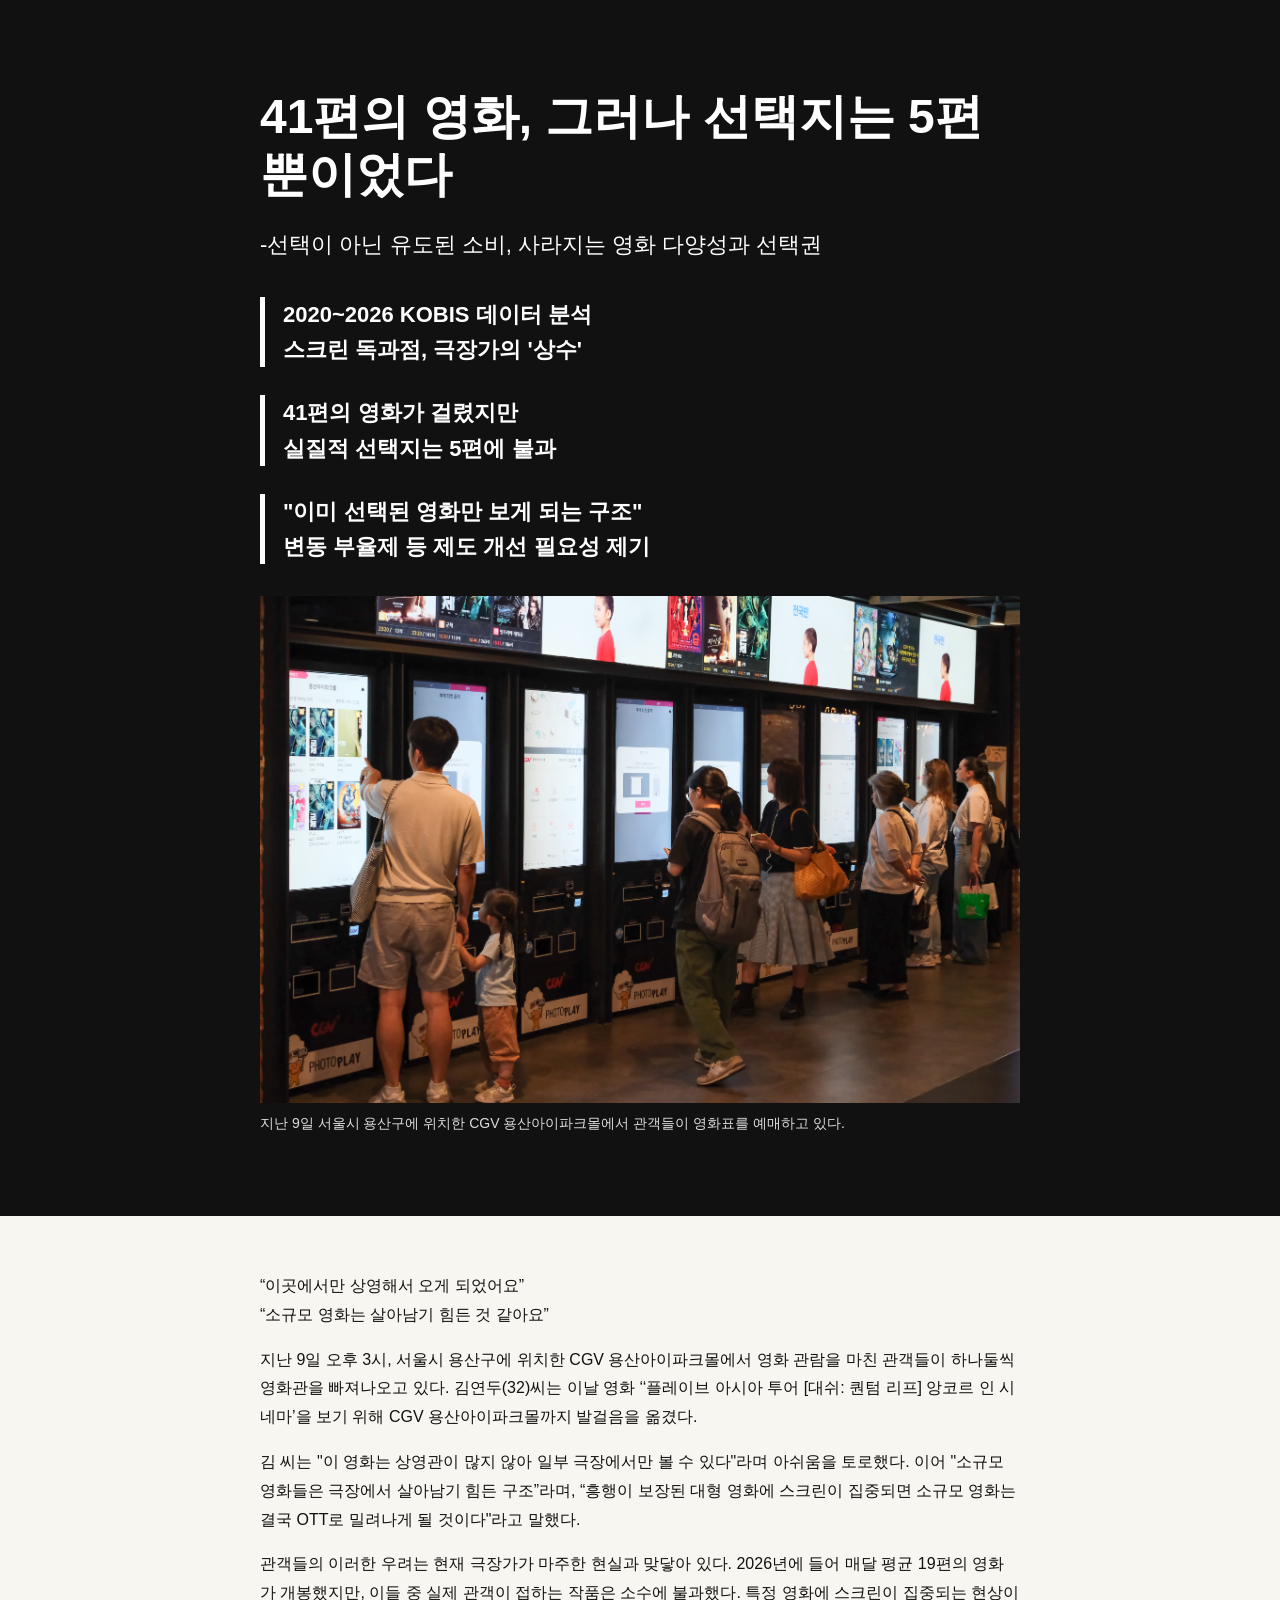
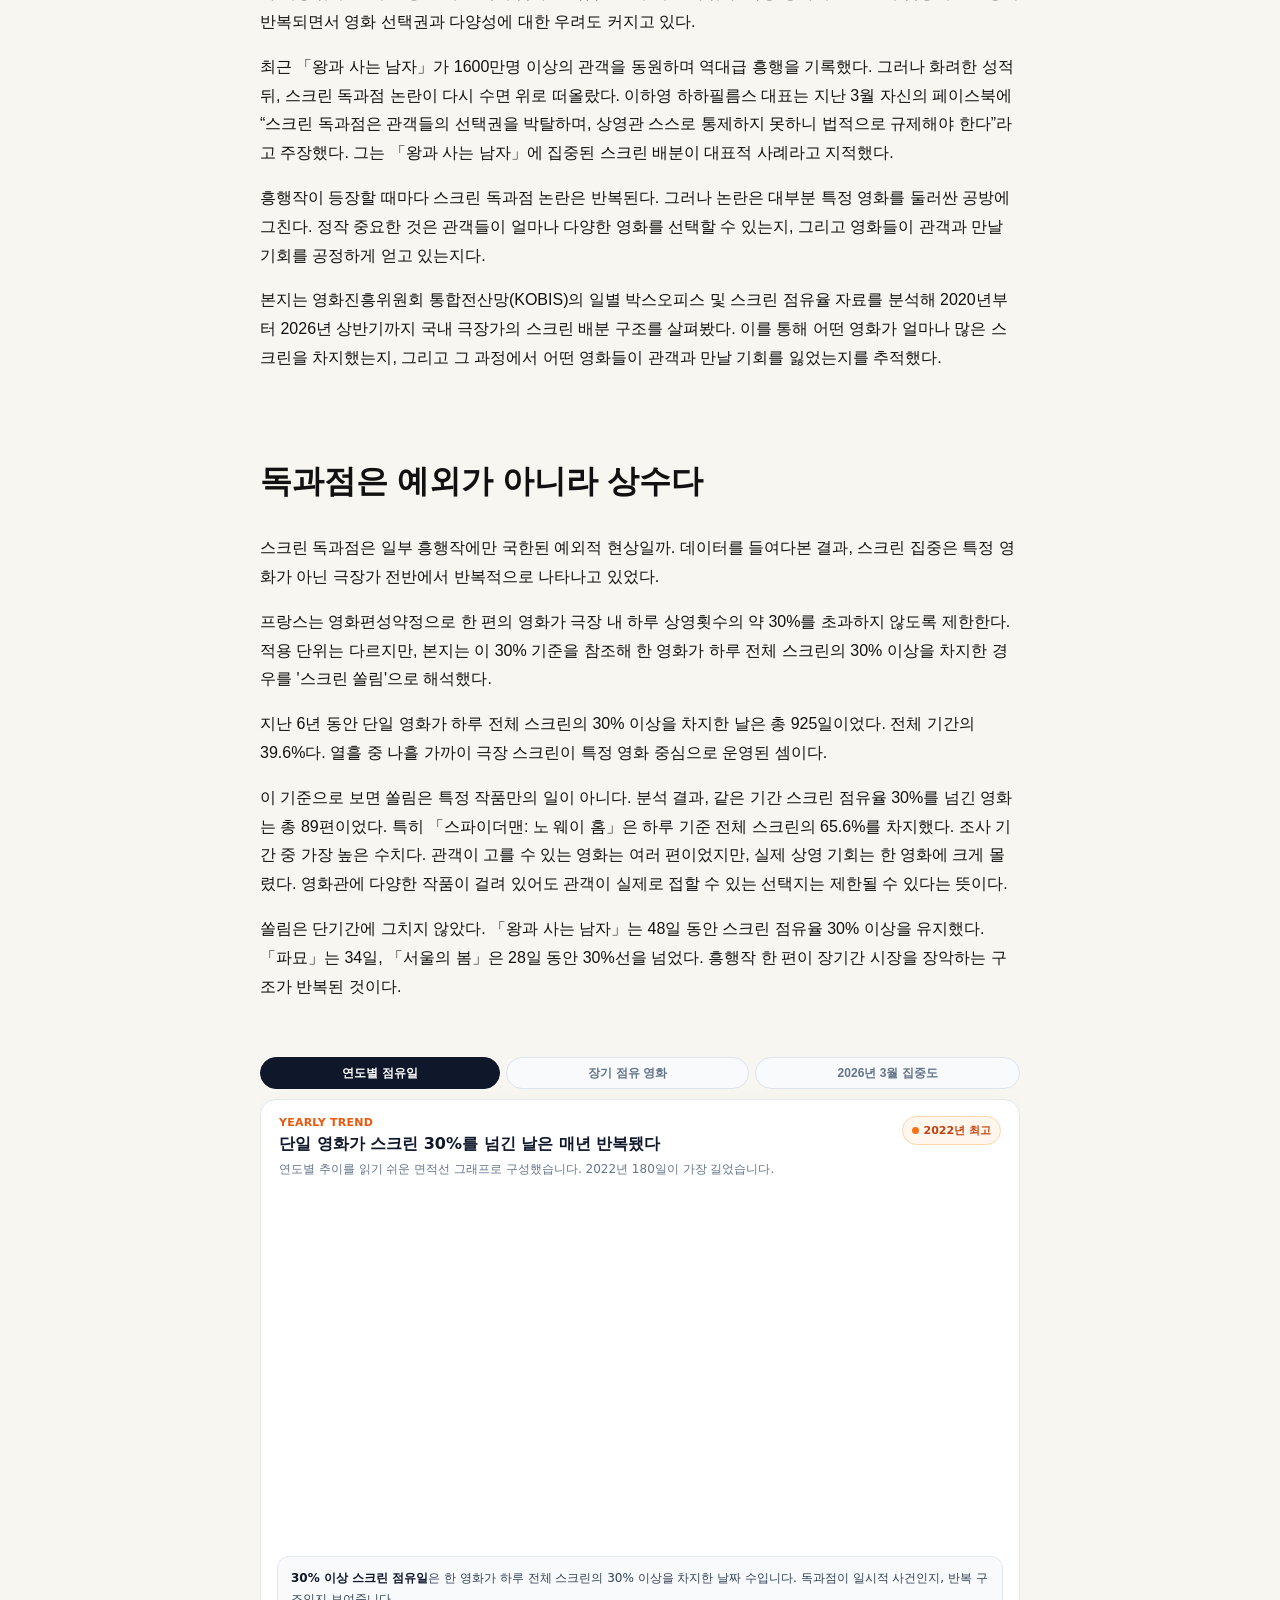
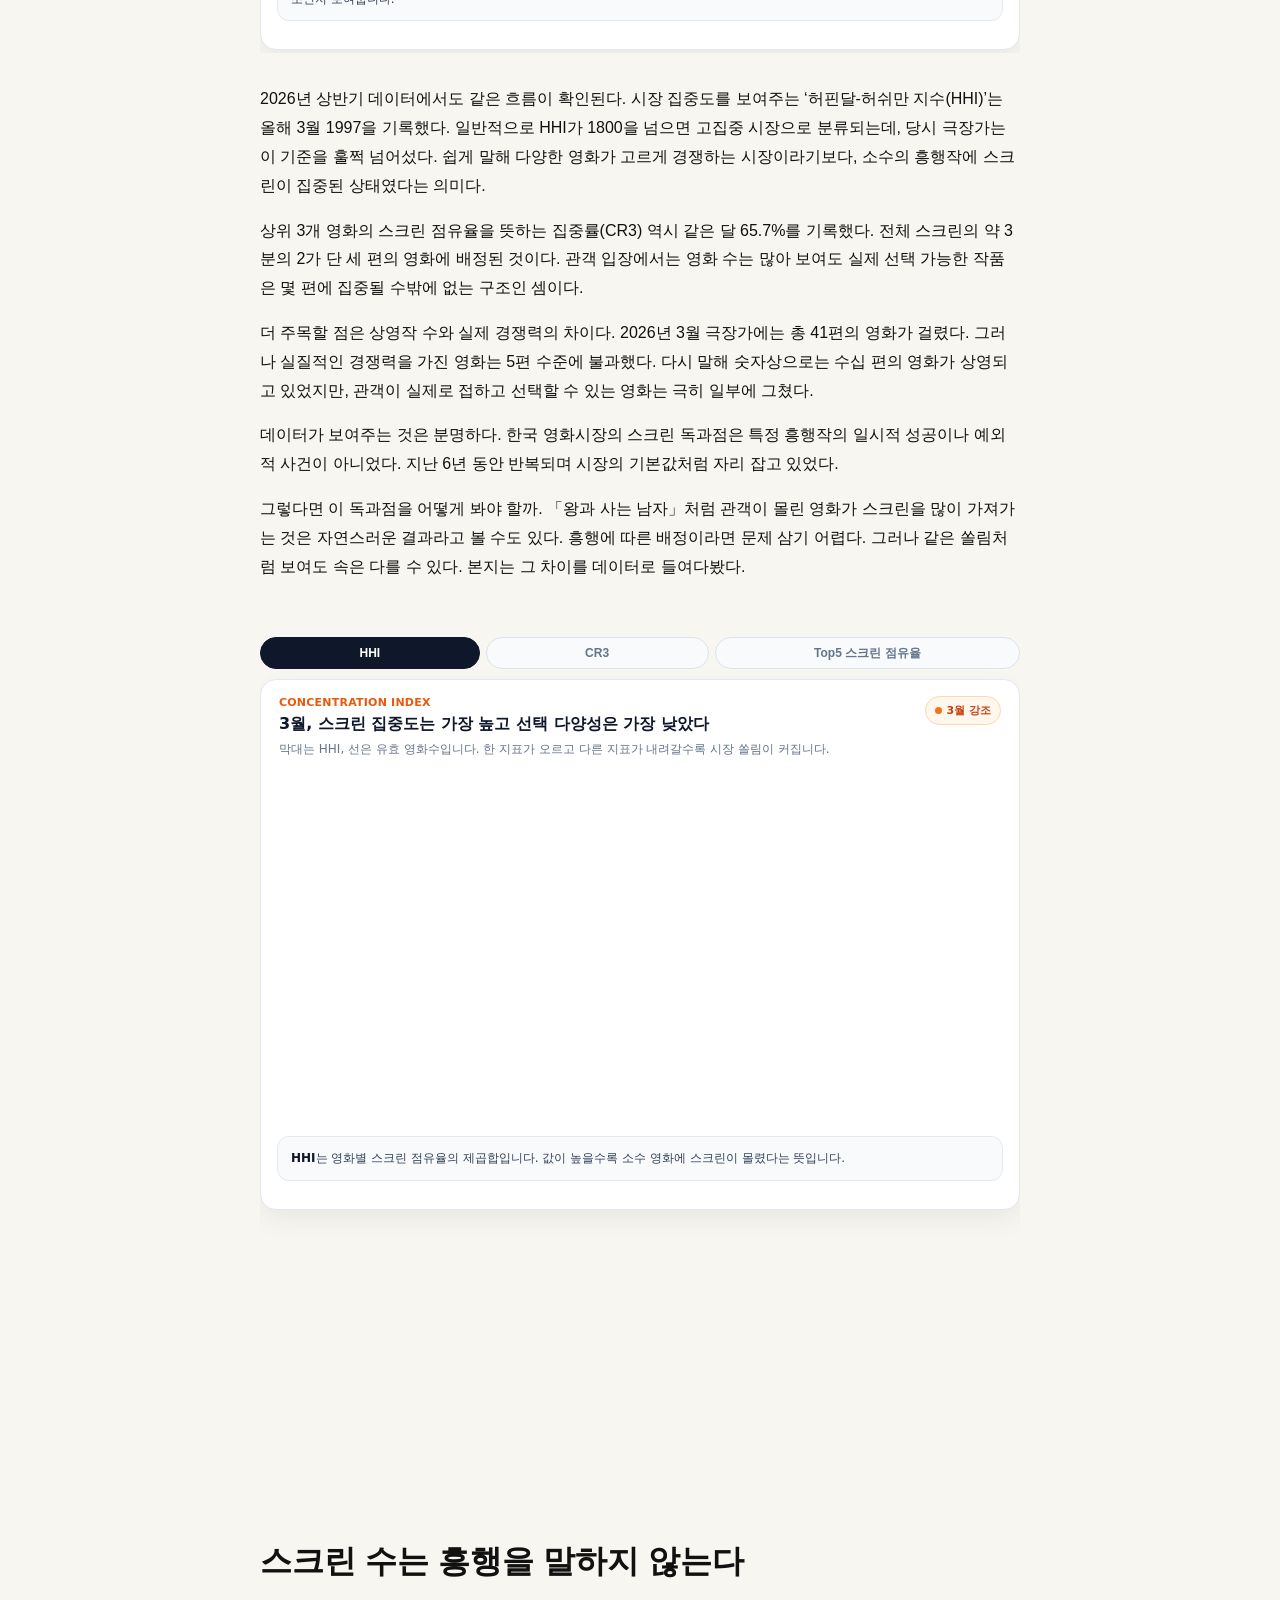
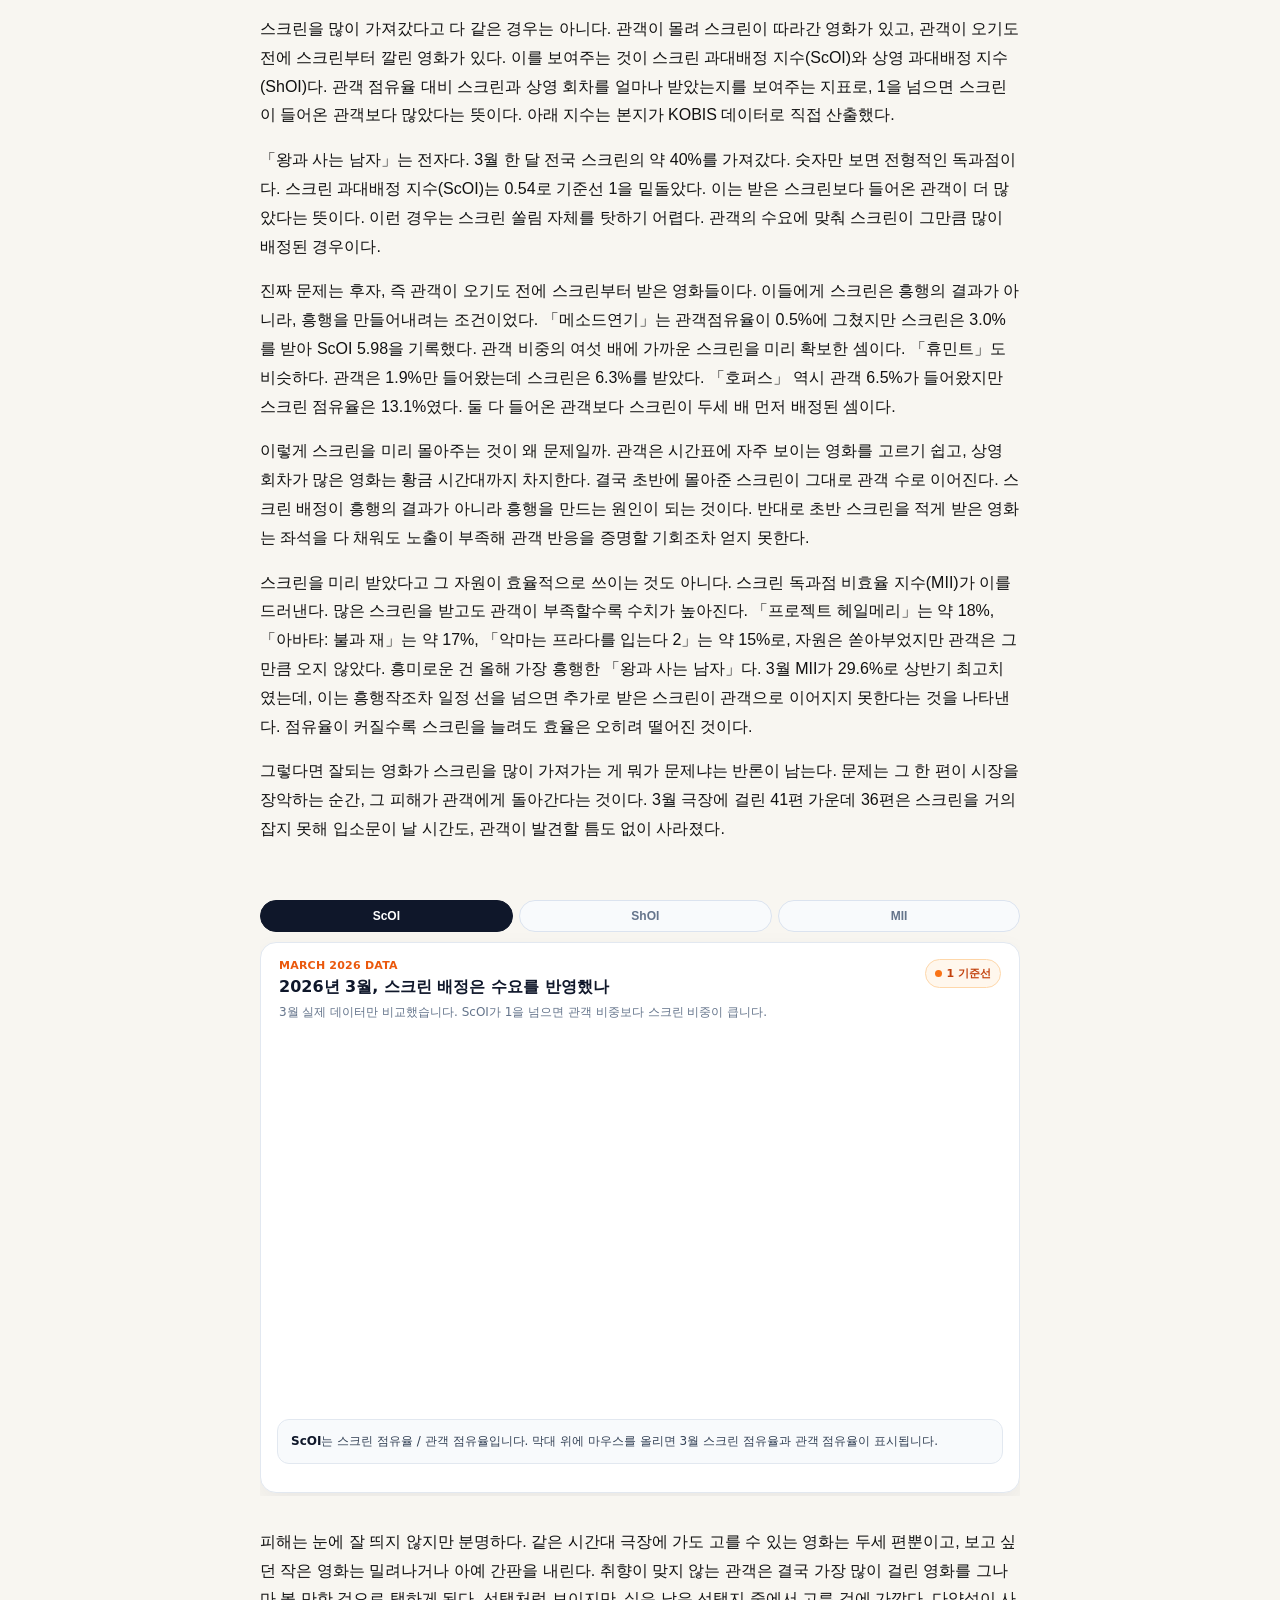
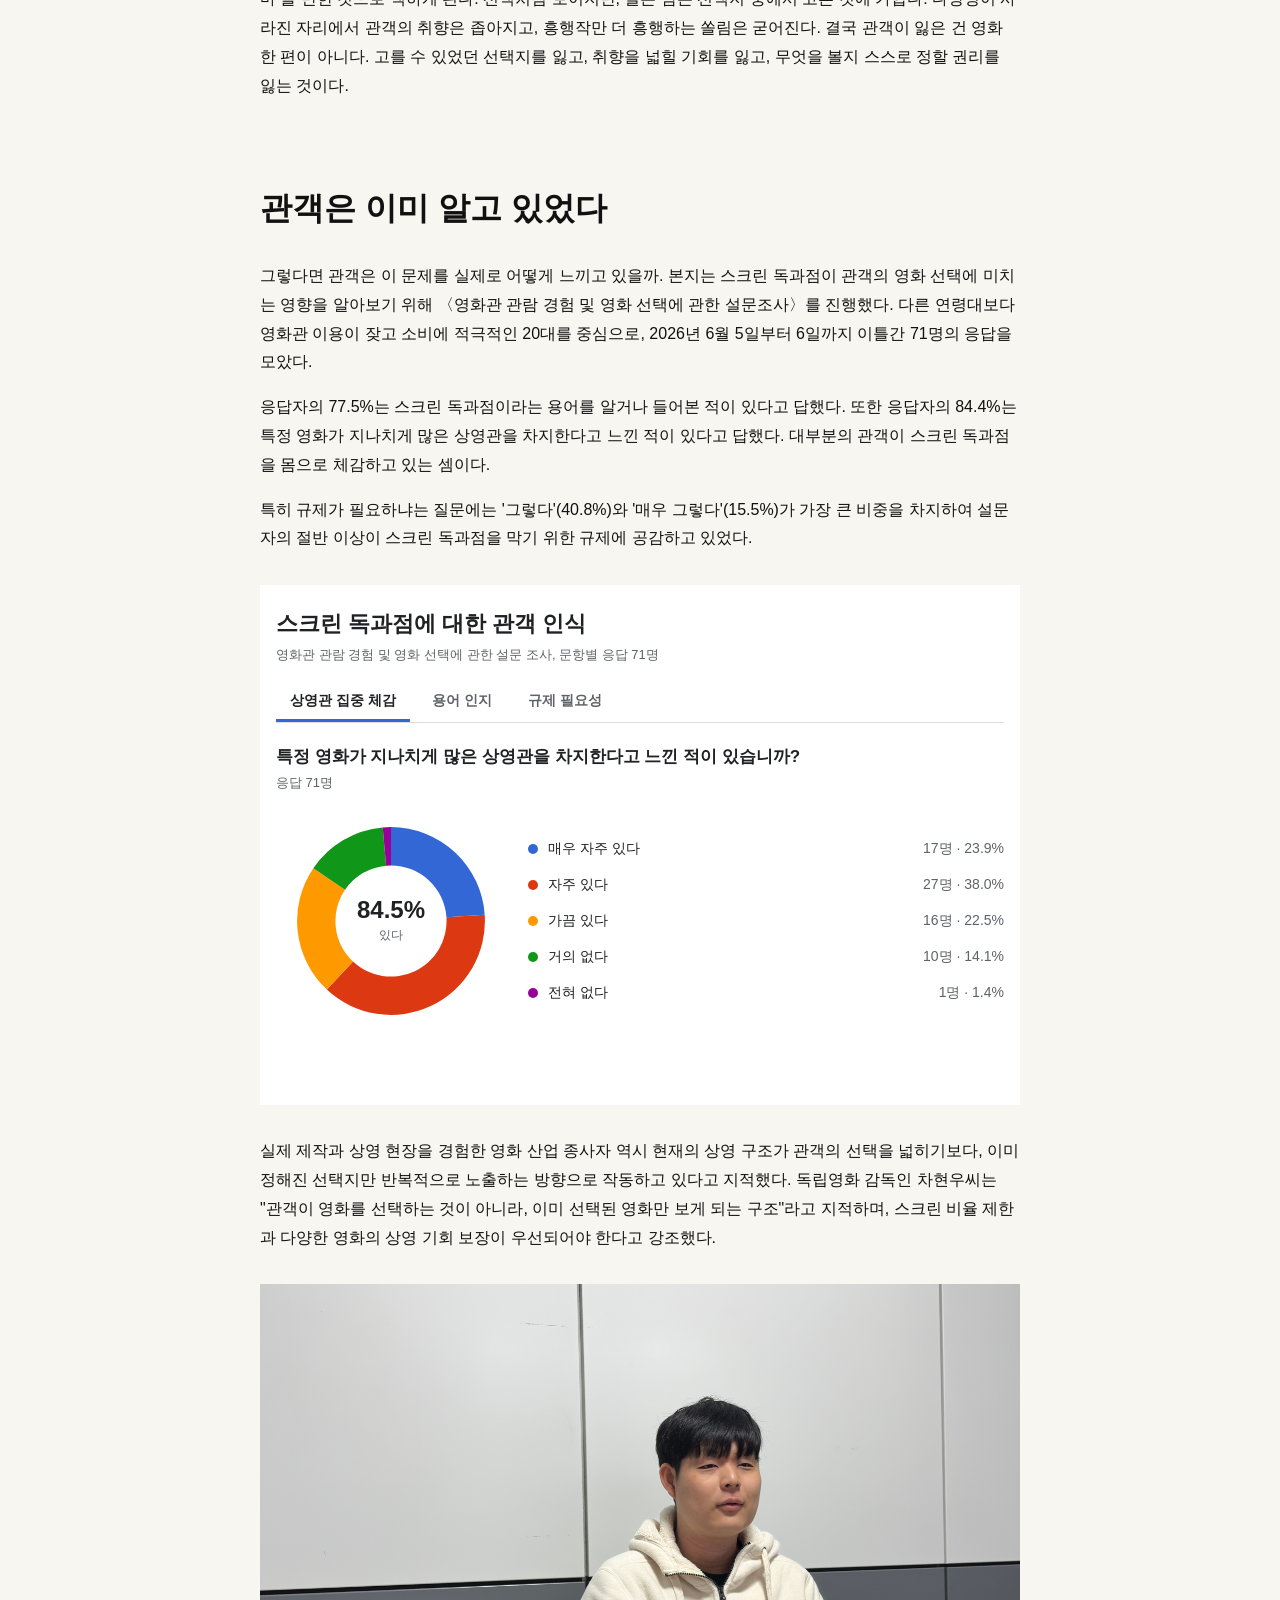
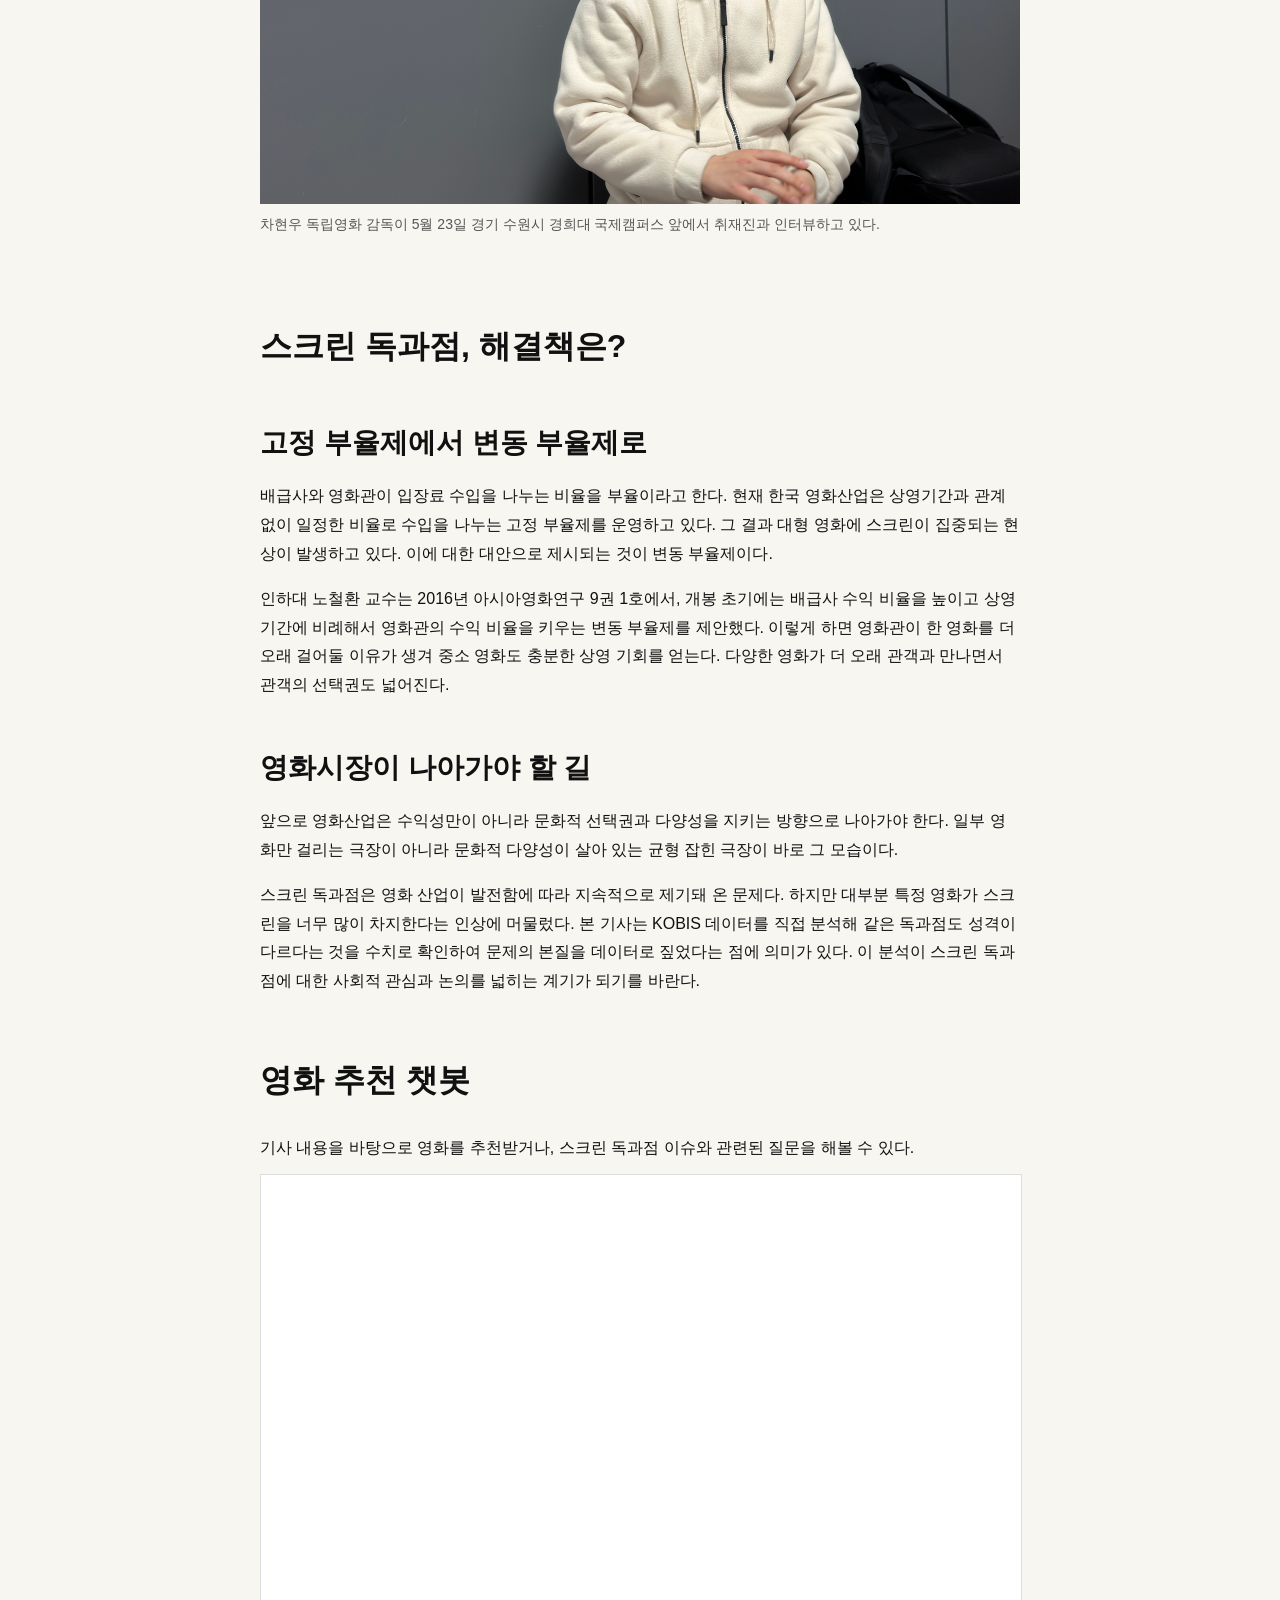
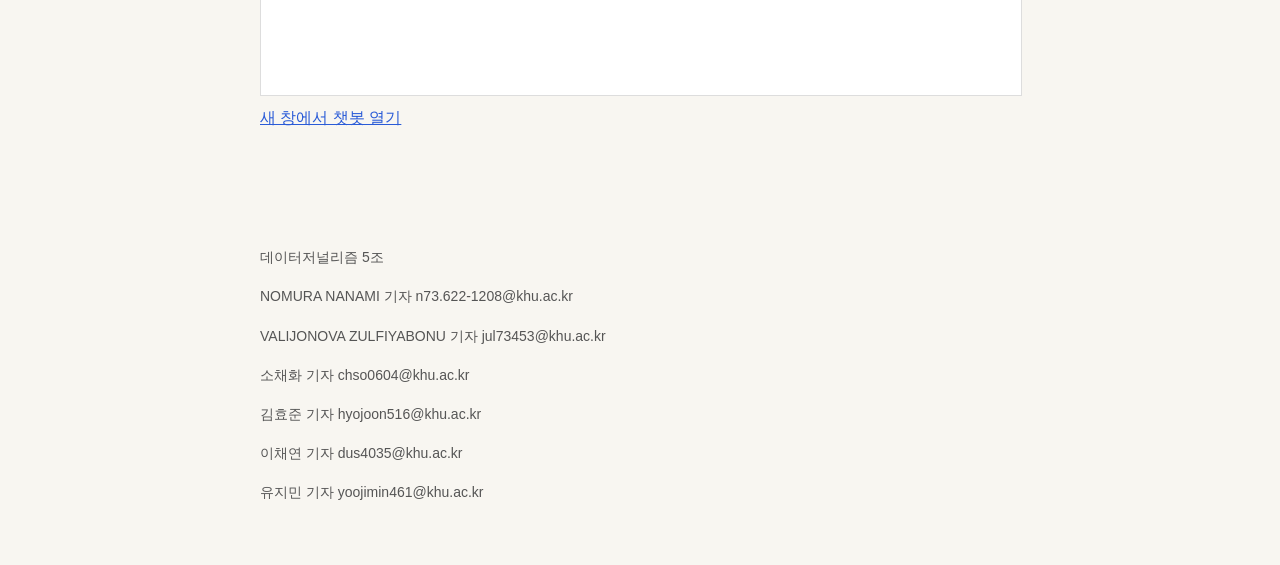
==== commit 8dbfb13d: "Update index.html" ====
--- a/index.html
+++ b/index.html
@@ -13,7 +13,7 @@
     <h1>41편의 영화, 그러나 선택지는 5편뿐이었다</h1>
 
     <p class="subtitle">
-      선택이 아닌 유도된 소비, 사라지는 영화 다양성과 선택권
+      -선택이 아닌 유도된 소비, 사라지는 영화 다양성과 선택권
     </p>
 
     <div class="summary">
--- a/index.css
+++ b/index.css
@@ -31,11 +31,6 @@
 .subtitle {
   font-size: 22px;
   margin-bottom: 24px;
-}
-
-.summary {
-  font-size: 18px;
-  margin-bottom: 32px;
 }
 
 .hero-figure img {
@@ -166,3 +161,8 @@
   padding-left: 18px;
   border-left: 5px solid #fff;
 }
+
+.summary p:last-child {
+  margin-bottom: 0;
+}
+ 
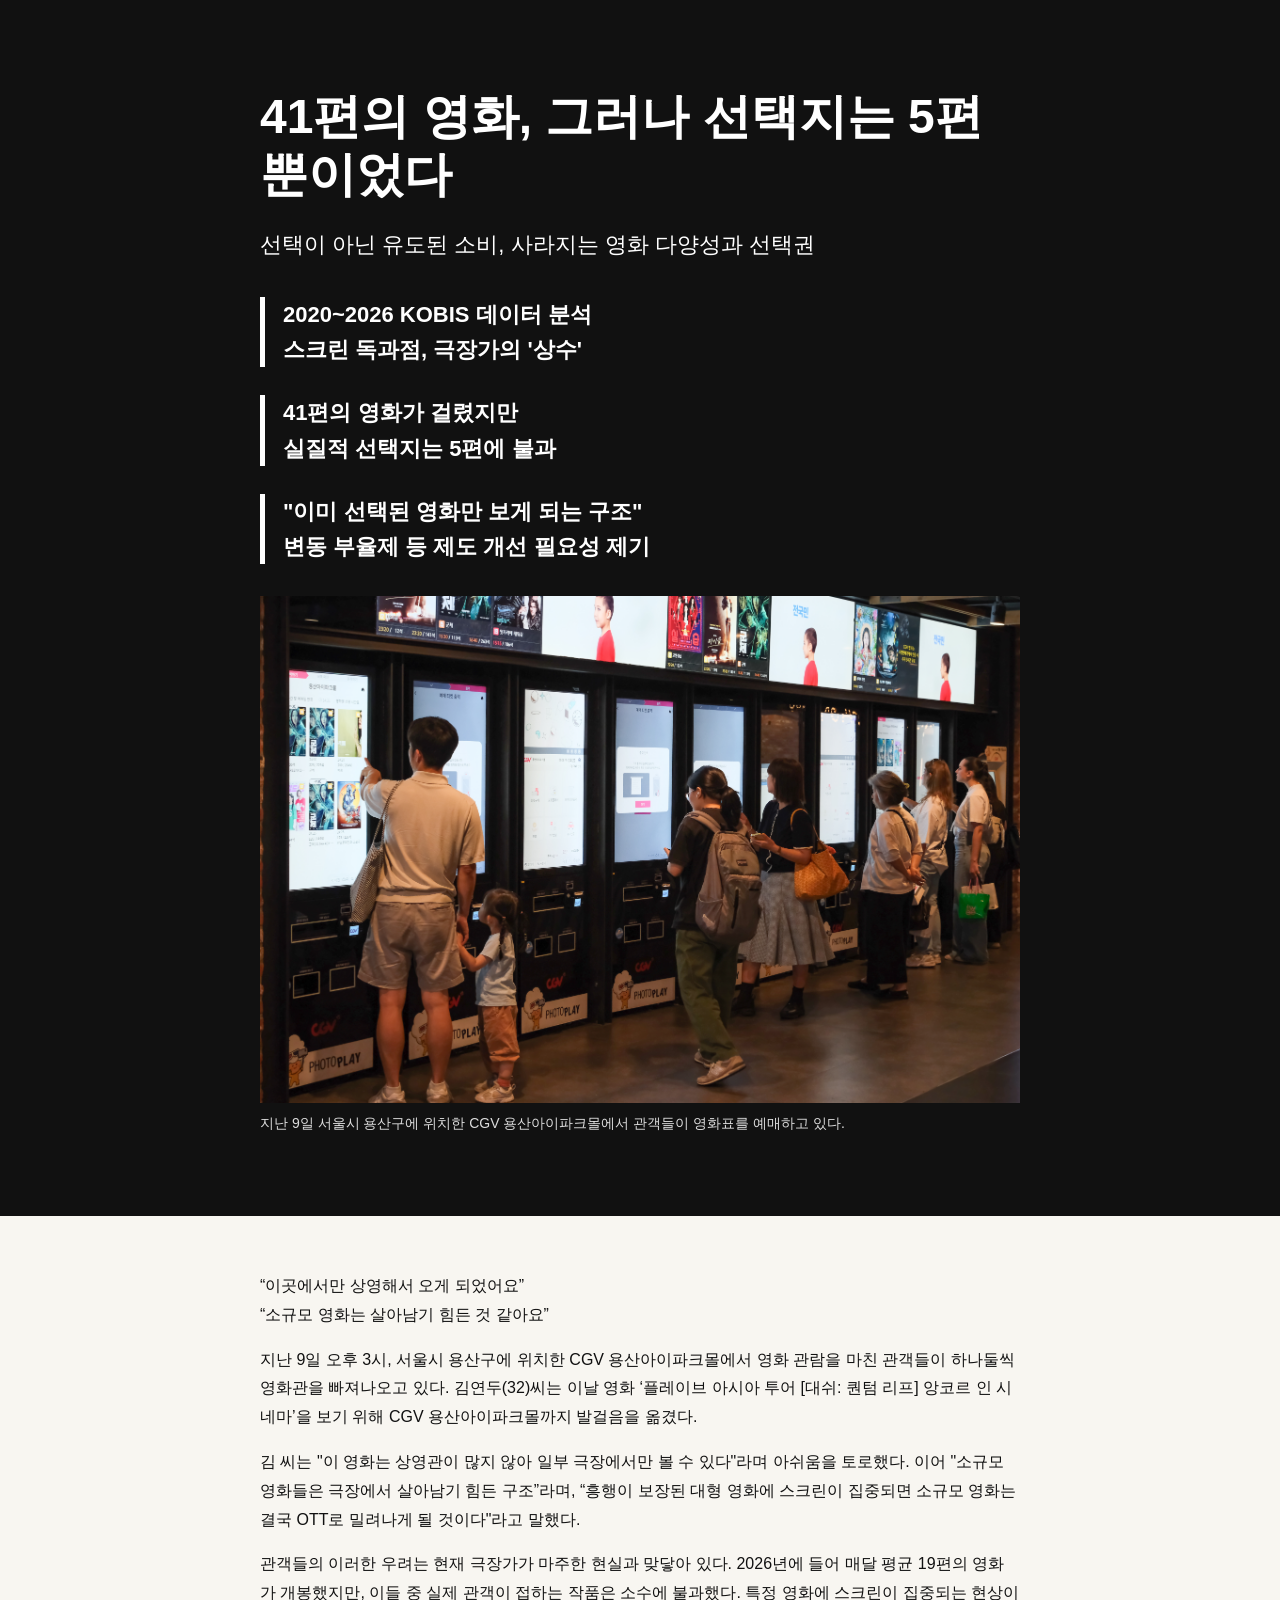
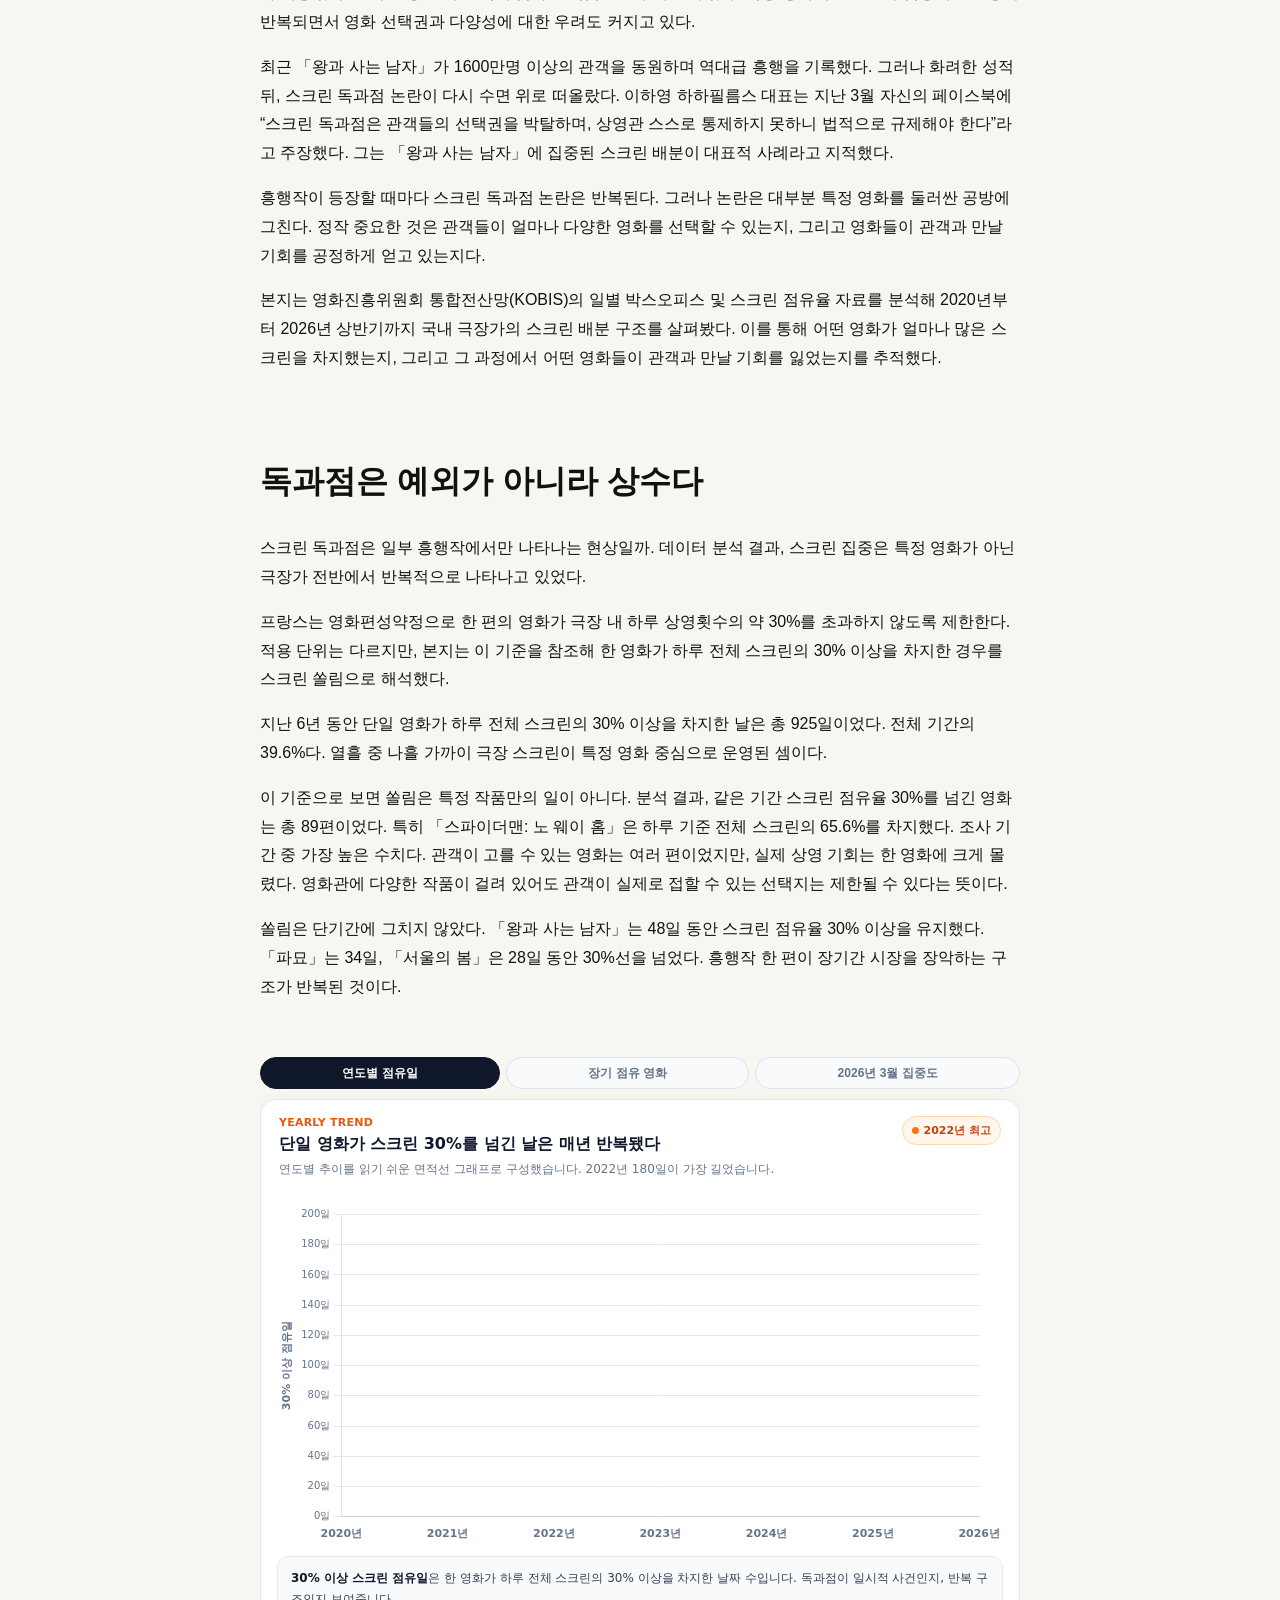
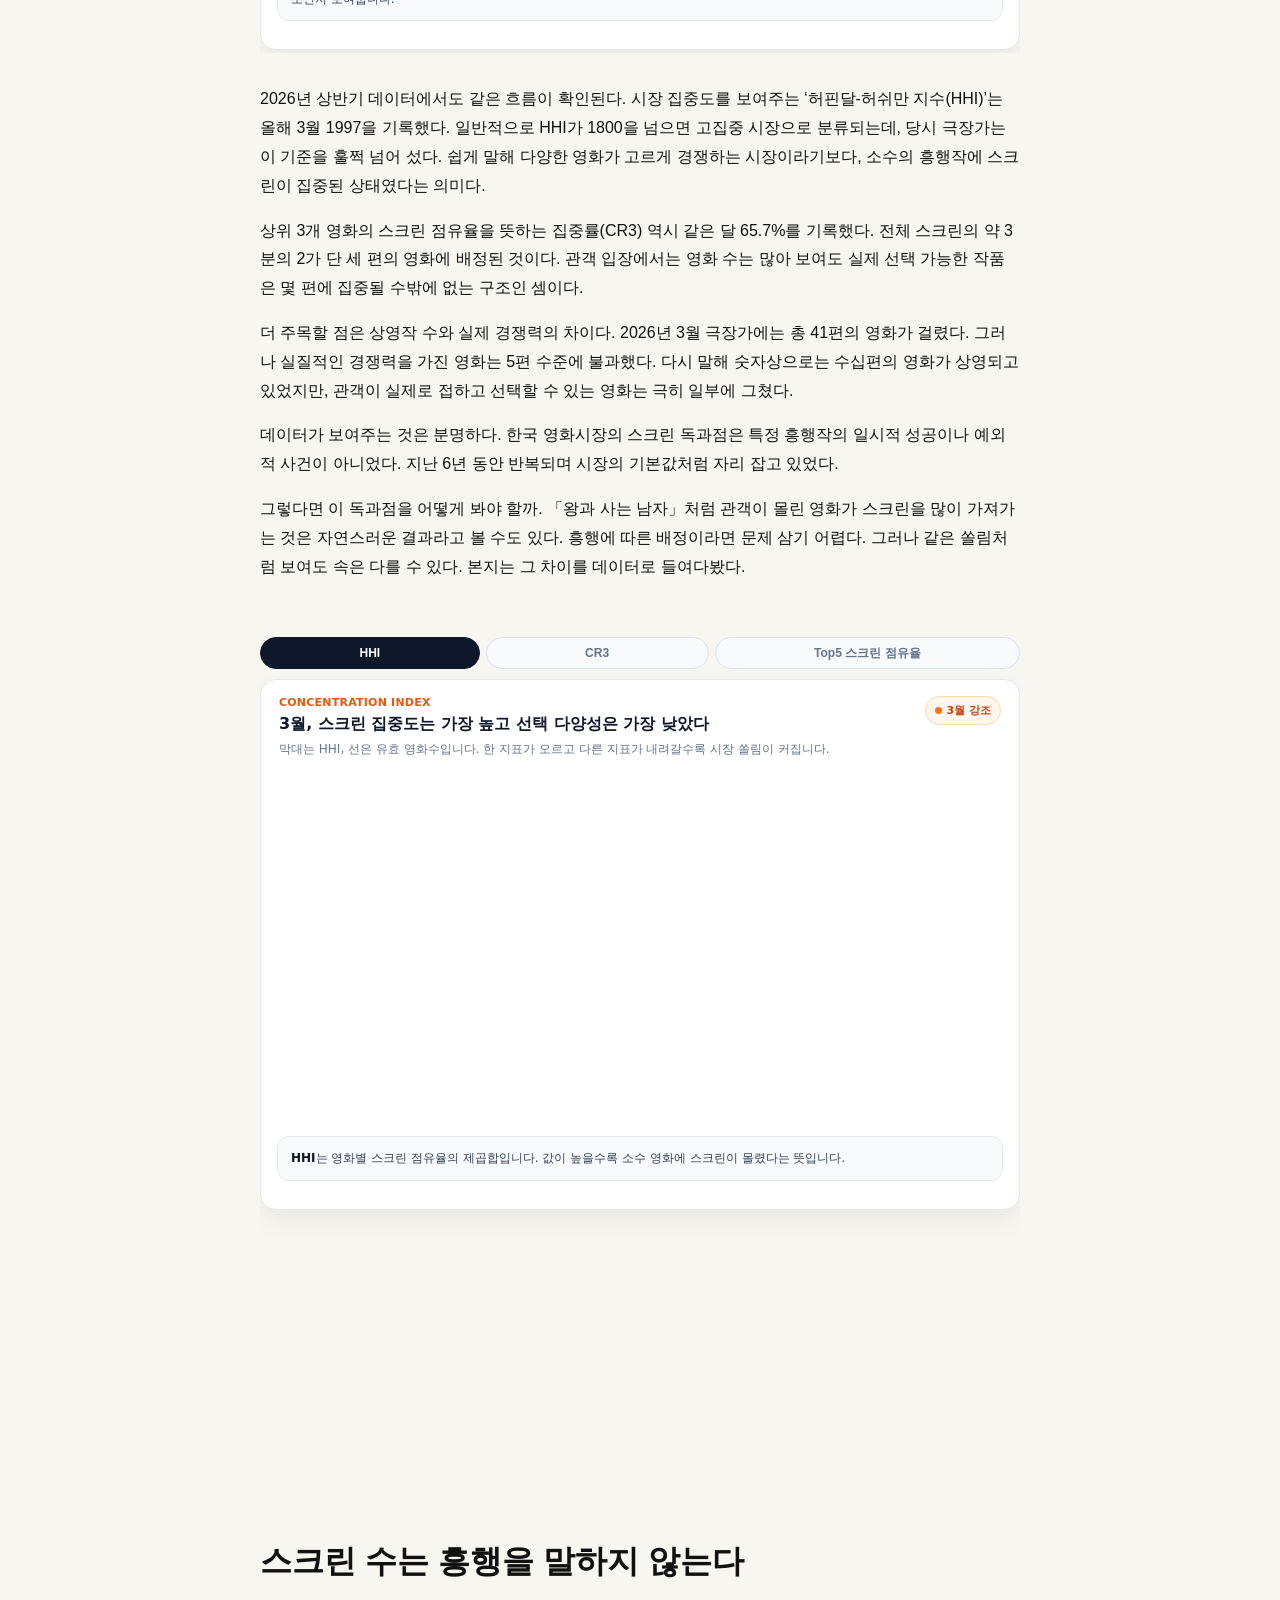
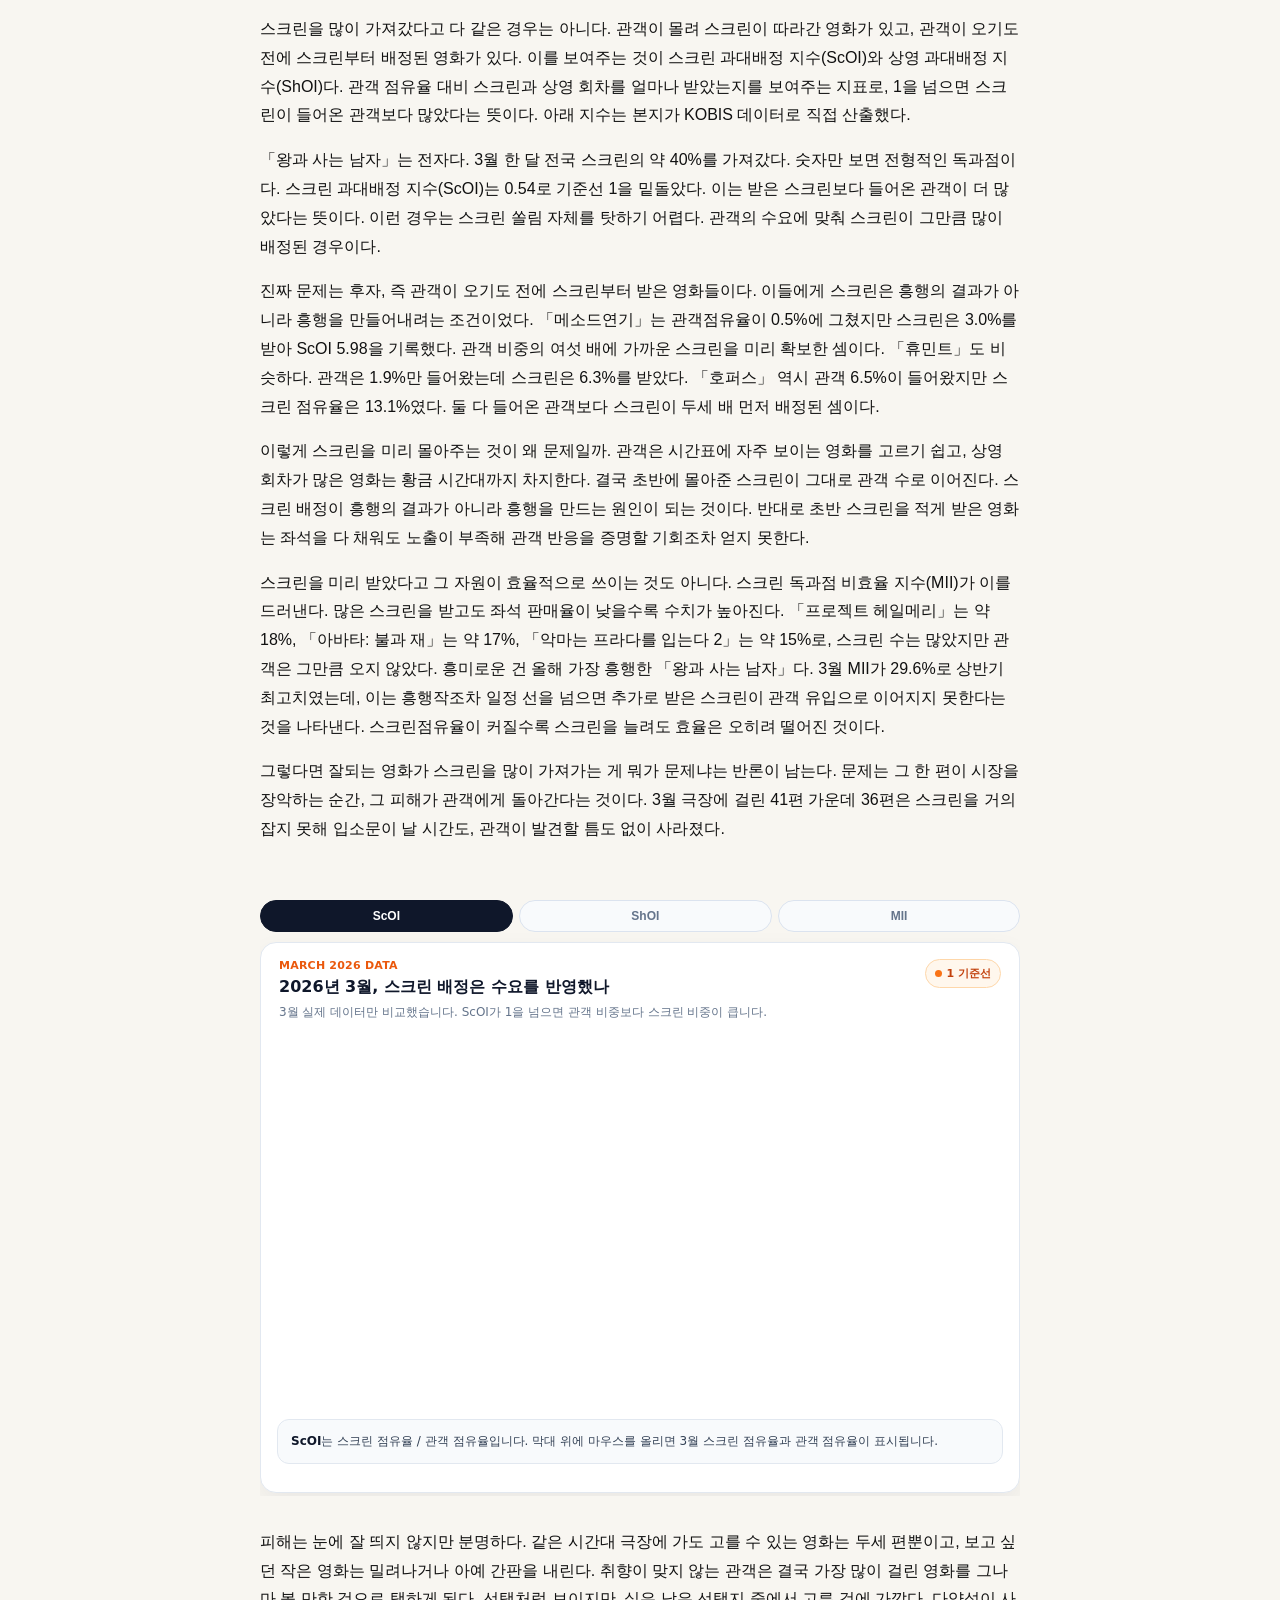
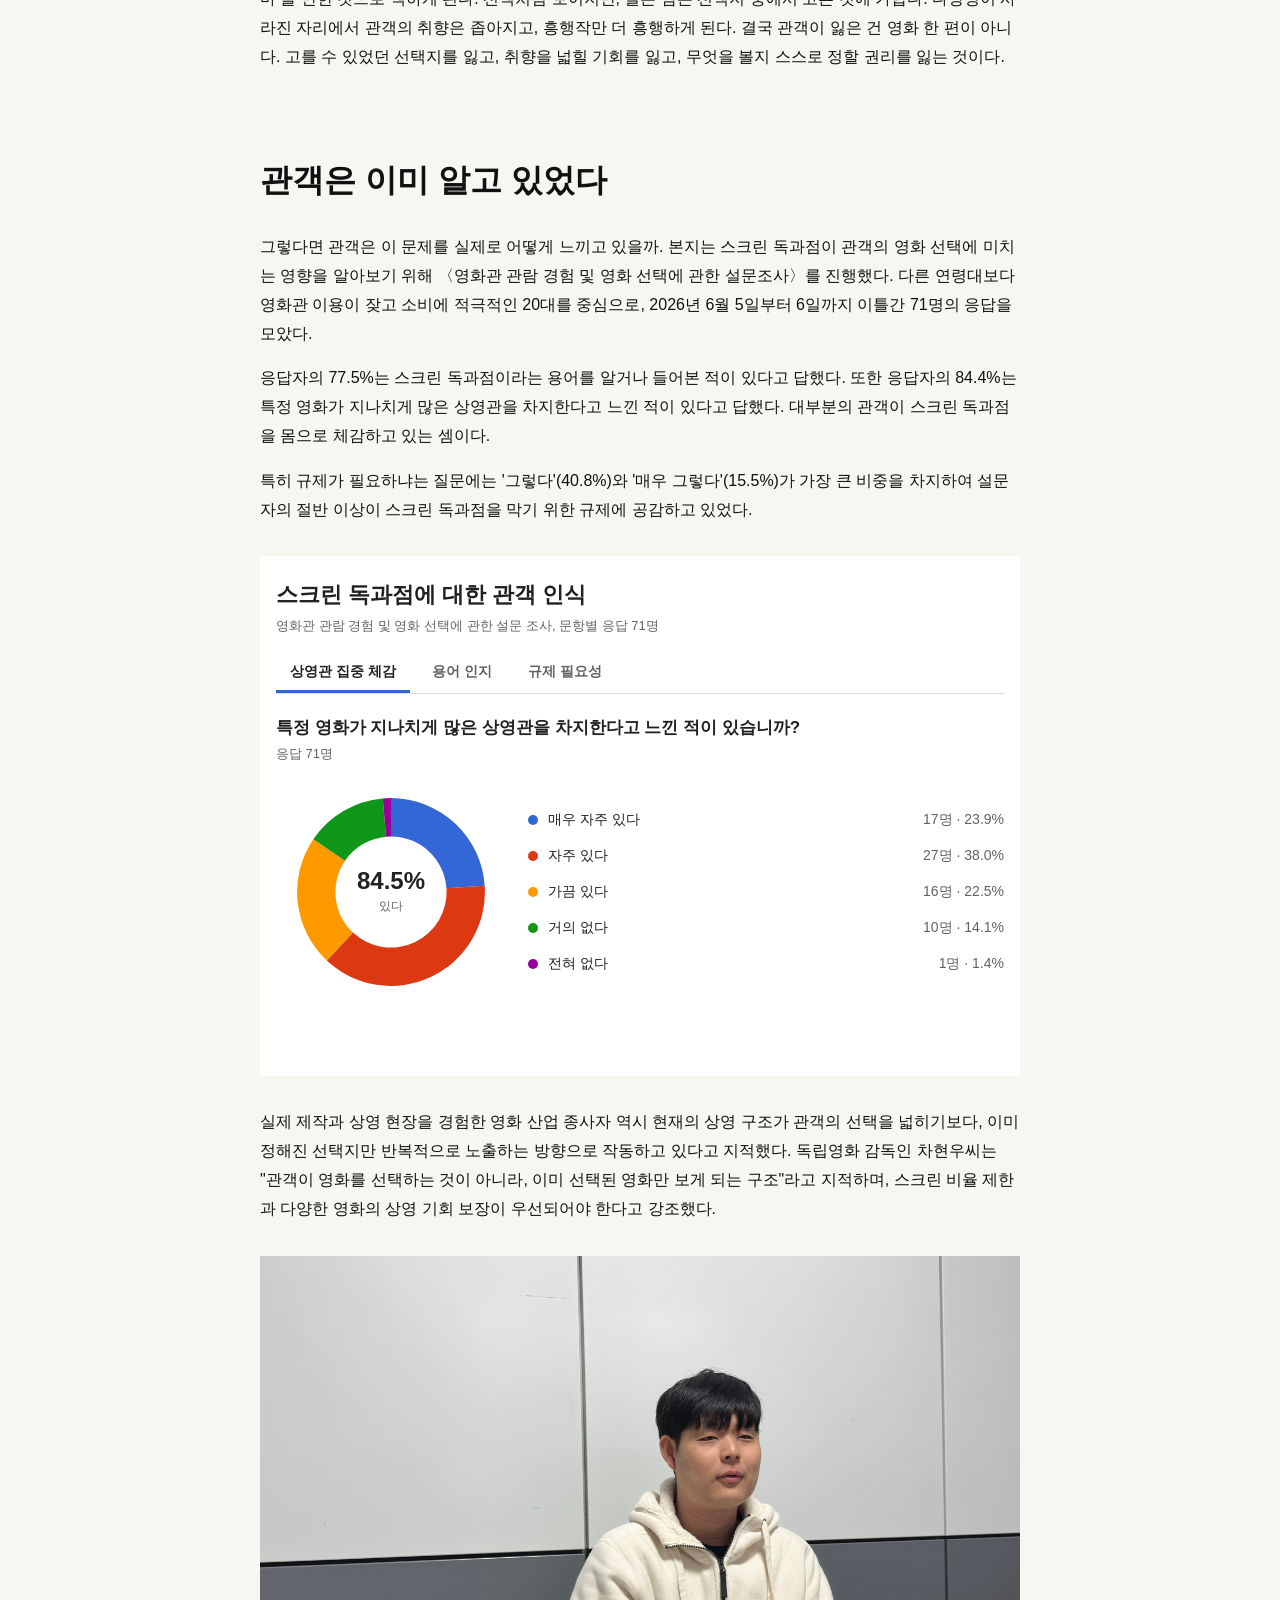
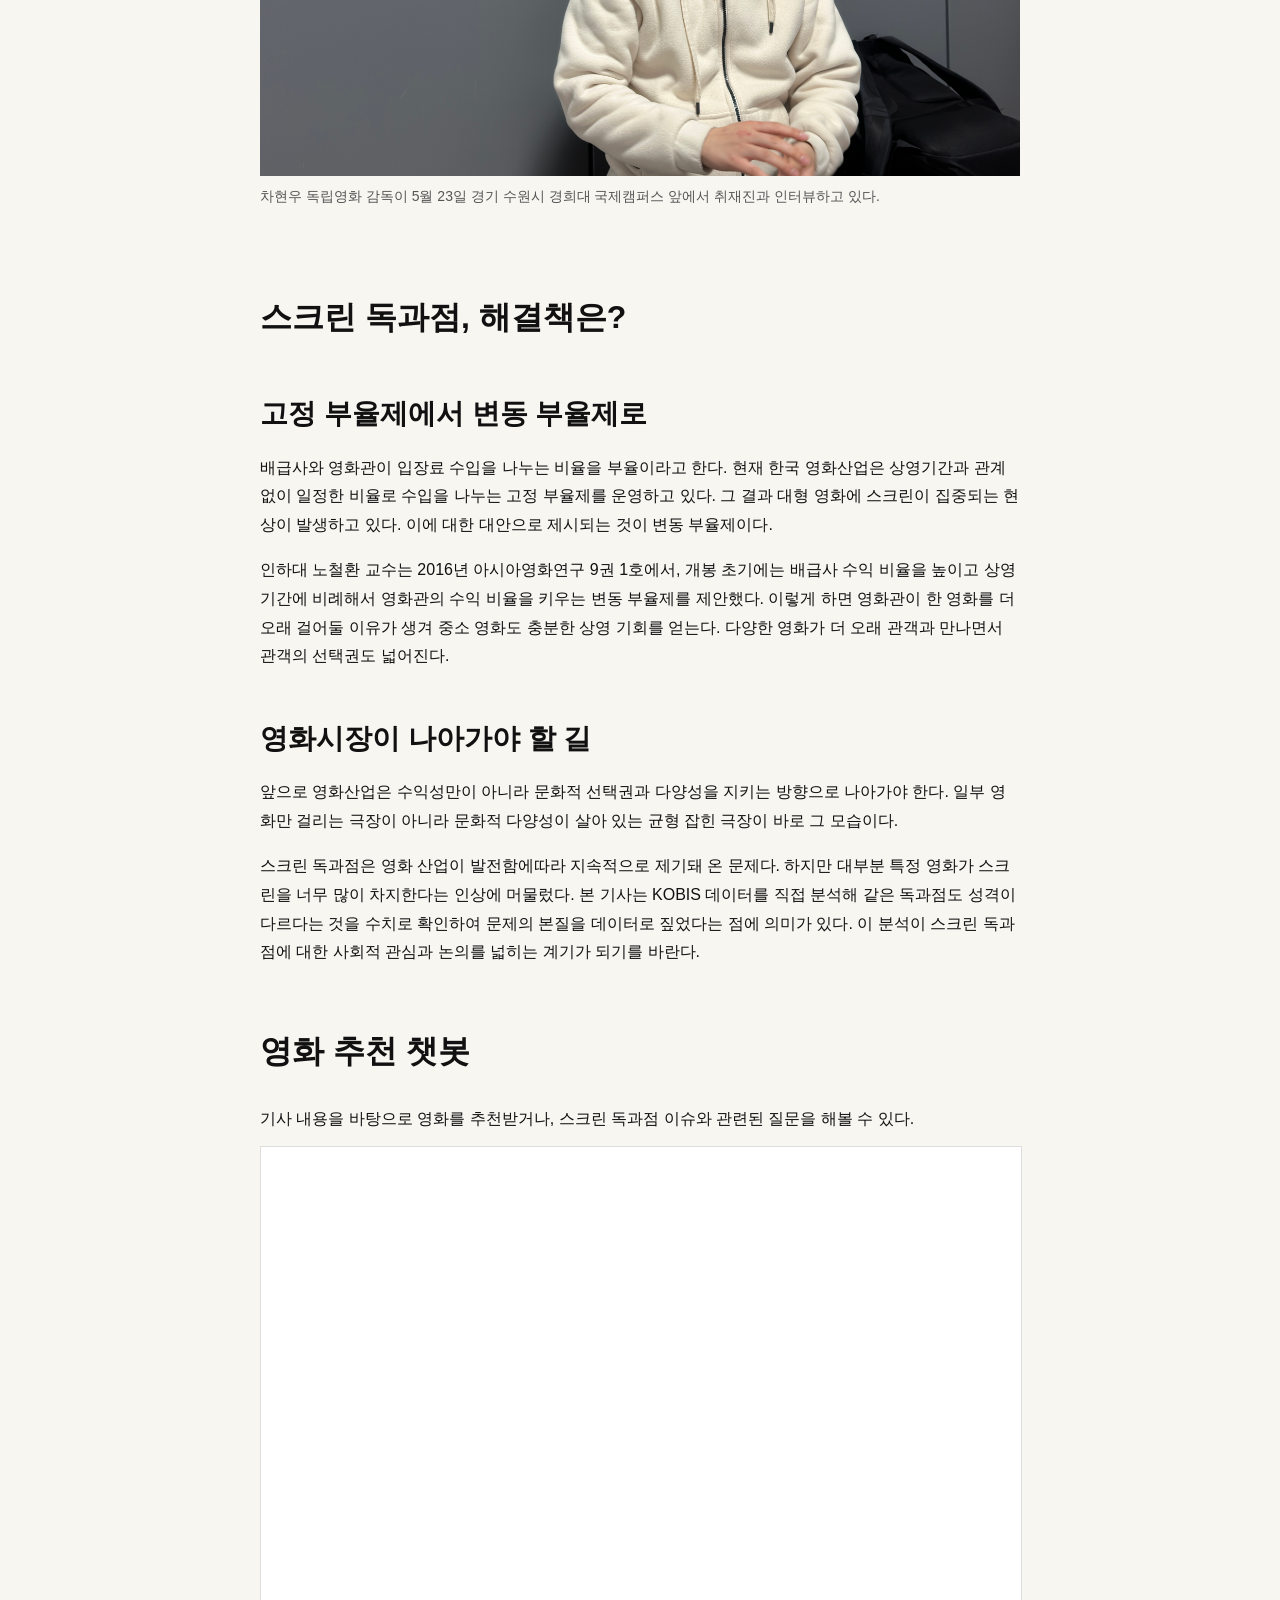
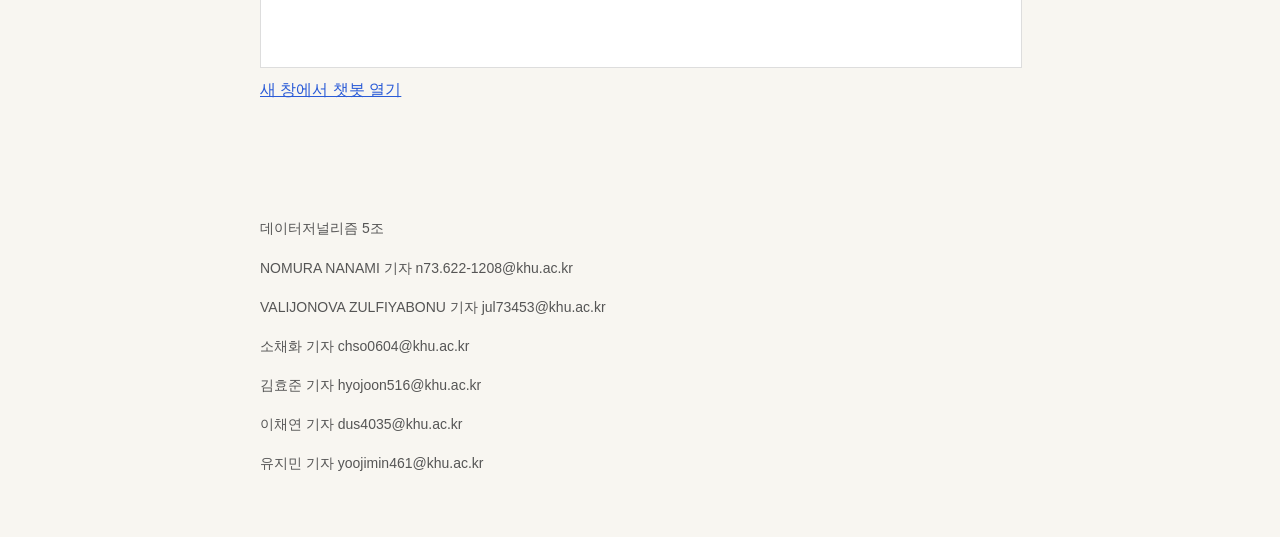
==== commit f06fddf1: "Update index.html" ====
--- a/index.html
+++ b/index.html
@@ -13,7 +13,7 @@
     <h1>41편의 영화, 그러나 선택지는 5편뿐이었다</h1>
 
     <p class="subtitle">
-      -선택이 아닌 유도된 소비, 사라지는 영화 다양성과 선택권
+      선택이 아닌 유도된 소비, 사라지는 영화 다양성과 선택권
     </p>
 
     <div class="summary">
@@ -40,7 +40,7 @@
   </p>
 
   <p>
-    지난 9일 오후 3시, 서울시 용산구에 위치한 CGV 용산아이파크몰에서 영화 관람을 마친 관객들이 하나둘씩 영화관을 빠져나오고 있다. 김연두(32)씨는 이날 영화 ‘‘플레이브 아시아 투어 [대쉬: 퀀텀 리프] 앙코르 인 시네마’을 보기 위해 CGV 용산아이파크몰까지 발걸음을 옮겼다.
+    지난 9일 오후 3시, 서울시 용산구에 위치한 CGV 용산아이파크몰에서 영화 관람을 마친 관객들이 하나둘씩 영화관을 빠져나오고 있다. 김연두(32)씨는 이날 영화 ‘플레이브 아시아 투어 [대쉬: 퀀텀 리프] 앙코르 인 시네마’을 보기 위해 CGV 용산아이파크몰까지 발걸음을 옮겼다.
   </p>
 
   <p>
@@ -68,11 +68,11 @@
   <h2>독과점은 예외가 아니라 상수다</h2>
 
   <p>
-    스크린 독과점은 일부 흥행작에만 국한된 예외적 현상일까. 데이터를 들여다본 결과, 스크린 집중은 특정 영화가 아닌 극장가 전반에서 반복적으로 나타나고 있었다.
-  </p>
-
-  <p>
-    프랑스는 영화편성약정으로 한 편의 영화가 극장 내 하루 상영횟수의 약 30%를 초과하지 않도록 제한한다. 적용 단위는 다르지만, 본지는 이 30% 기준을 참조해 한 영화가 하루 전체 스크린의 30% 이상을 차지한 경우를 '스크린 쏠림'으로 해석했다.
+    스크린 독과점은 일부 흥행작에서만 나타나는 현상일까. 데이터 분석 결과, 스크린 집중은 특정 영화가 아닌 극장가 전반에서 반복적으로 나타나고 있었다.
+  </p>
+
+  <p>
+    프랑스는 영화편성약정으로 한 편의 영화가 극장 내 하루 상영횟수의 약 30%를 초과하지 않도록 제한한다. 적용 단위는 다르지만, 본지는 이 기준을 참조해 한 영화가 하루 전체 스크린의 30% 이상을 차지한 경우를 스크린 쏠림으로 해석했다.
   </p>
 
   <p>
@@ -95,7 +95,7 @@
   </iframe>
 
   <p>
-    2026년 상반기 데이터에서도 같은 흐름이 확인된다. 시장 집중도를 보여주는 ‘허핀달-허쉬만 지수(HHI)’는 올해 3월 1997을 기록했다. 일반적으로 HHI가 1800을 넘으면 고집중 시장으로 분류되는데, 당시 극장가는 이 기준을 훌쩍 넘어섰다. 쉽게 말해 다양한 영화가 고르게 경쟁하는 시장이라기보다, 소수의 흥행작에 스크린이 집중된 상태였다는 의미다.
+    2026년 상반기 데이터에서도 같은 흐름이 확인된다. 시장 집중도를 보여주는 ‘허핀달-허쉬만 지수(HHI)’는 올해 3월 1997을 기록했다. 일반적으로 HHI가 1800을 넘으면 고집중 시장으로 분류되는데, 당시 극장가는 이 기준을 훌쩍 넘어 섰다. 쉽게 말해 다양한 영화가 고르게 경쟁하는 시장이라기보다, 소수의 흥행작에 스크린이 집중된 상태였다는 의미다.
   </p>
 
   <p>
@@ -103,7 +103,7 @@
   </p>
 
   <p>
-    더 주목할 점은 상영작 수와 실제 경쟁력의 차이다. 2026년 3월 극장가에는 총 41편의 영화가 걸렸다. 그러나 실질적인 경쟁력을 가진 영화는 5편 수준에 불과했다. 다시 말해 숫자상으로는 수십 편의 영화가 상영되고 있었지만, 관객이 실제로 접하고 선택할 수 있는 영화는 극히 일부에 그쳤다.
+    더 주목할 점은 상영작 수와 실제 경쟁력의 차이다. 2026년 3월 극장가에는 총 41편의 영화가 걸렸다. 그러나 실질적인 경쟁력을 가진 영화는 5편 수준에 불과했다. 다시 말해 숫자상으로는 수십편의 영화가 상영되고 있었지만, 관객이 실제로 접하고 선택할 수 있는 영화는 극히 일부에 그쳤다.
   </p>
 
   <p>
@@ -126,7 +126,7 @@
   <h2>스크린 수는 흥행을 말하지 않는다</h2>
 
   <p>
-    스크린을 많이 가져갔다고 다 같은 경우는 아니다. 관객이 몰려 스크린이 따라간 영화가 있고, 관객이 오기도 전에 스크린부터 깔린 영화가 있다. 이를 보여주는 것이 스크린 과대배정 지수(ScOI)와 상영 과대배정 지수(ShOI)다. 관객 점유율 대비 스크린과 상영 회차를 얼마나 받았는지를 보여주는 지표로, 1을 넘으면 스크린이 들어온 관객보다 많았다는 뜻이다. 아래 지수는 본지가 KOBIS 데이터로 직접 산출했다.
+    스크린을 많이 가져갔다고 다 같은 경우는 아니다. 관객이 몰려 스크린이 따라간 영화가 있고, 관객이 오기도 전에 스크린부터 배정된 영화가 있다. 이를 보여주는 것이 스크린 과대배정 지수(ScOI)와 상영 과대배정 지수(ShOI)다. 관객 점유율 대비 스크린과 상영 회차를 얼마나 받았는지를 보여주는 지표로, 1을 넘으면 스크린이 들어온 관객보다 많았다는 뜻이다. 아래 지수는 본지가 KOBIS 데이터로 직접 산출했다.
   </p>
 
   <p>
@@ -134,7 +134,7 @@
   </p>
 
   <p>
-    진짜 문제는 후자, 즉 관객이 오기도 전에 스크린부터 받은 영화들이다. 이들에게 스크린은 흥행의 결과가 아니라, 흥행을 만들어내려는 조건이었다. 「메소드연기」는 관객점유율이 0.5%에 그쳤지만 스크린은 3.0%를 받아 ScOI 5.98을 기록했다. 관객 비중의 여섯 배에 가까운 스크린을 미리 확보한 셈이다. 「휴민트」도 비슷하다. 관객은 1.9%만 들어왔는데 스크린은 6.3%를 받았다. 「호퍼스」 역시 관객 6.5%가 들어왔지만 스크린 점유율은 13.1%였다. 둘 다 들어온 관객보다 스크린이 두세 배 먼저 배정된 셈이다.
+    진짜 문제는 후자, 즉 관객이 오기도 전에 스크린부터 받은 영화들이다. 이들에게 스크린은 흥행의 결과가 아니라 흥행을 만들어내려는 조건이었다. 「메소드연기」는 관객점유율이 0.5%에 그쳤지만 스크린은 3.0%를 받아 ScOI 5.98을 기록했다. 관객 비중의 여섯 배에 가까운 스크린을 미리 확보한 셈이다. 「휴민트」도 비슷하다. 관객은 1.9%만 들어왔는데 스크린은 6.3%를 받았다. 「호퍼스」 역시 관객 6.5%이 들어왔지만 스크린 점유율은 13.1%였다. 둘 다 들어온 관객보다 스크린이 두세 배 먼저 배정된 셈이다.
   </p>
 
   <p>
@@ -142,7 +142,7 @@
   </p>
 
   <p>
-    스크린을 미리 받았다고 그 자원이 효율적으로 쓰이는 것도 아니다. 스크린 독과점 비효율 지수(MII)가 이를 드러낸다. 많은 스크린을 받고도 관객이 부족할수록 수치가 높아진다. 「프로젝트 헤일메리」는 약 18%, 「아바타: 불과 재」는 약 17%, 「악마는 프라다를 입는다 2」는 약 15%로, 자원은 쏟아부었지만 관객은 그만큼 오지 않았다. 흥미로운 건 올해 가장 흥행한 「왕과 사는 남자」다. 3월 MII가 29.6%로 상반기 최고치였는데, 이는 흥행작조차 일정 선을 넘으면 추가로 받은 스크린이 관객으로 이어지지 못한다는 것을 나타낸다. 점유율이 커질수록 스크린을 늘려도 효율은 오히려 떨어진 것이다.
+    스크린을 미리 받았다고 그 자원이 효율적으로 쓰이는 것도 아니다. 스크린 독과점 비효율 지수(MII)가 이를 드러낸다. 많은 스크린을 받고도 좌석 판매율이 낮을수록 수치가 높아진다. 「프로젝트 헤일메리」는 약 18%, 「아바타: 불과 재」는 약 17%, 「악마는 프라다를 입는다 2」는 약 15%로, 스크린 수는 많았지만 관객은 그만큼 오지 않았다. 흥미로운 건 올해 가장 흥행한 「왕과 사는 남자」다. 3월 MII가 29.6%로 상반기 최고치였는데, 이는 흥행작조차 일정 선을 넘으면 추가로 받은 스크린이 관객 유입으로 이어지지 못한다는 것을 나타낸다. 스크린점유율이 커질수록 스크린을 늘려도 효율은 오히려 떨어진 것이다.
   </p>
 
   <p>
@@ -157,7 +157,7 @@
   </iframe>
 
   <p>
-    피해는 눈에 잘 띄지 않지만 분명하다. 같은 시간대 극장에 가도 고를 수 있는 영화는 두세 편뿐이고, 보고 싶던 작은 영화는 밀려나거나 아예 간판을 내린다. 취향이 맞지 않는 관객은 결국 가장 많이 걸린 영화를 그나마 볼 만한 것으로 택하게 된다. 선택처럼 보이지만, 실은 남은 선택지 중에서 고른 것에 가깝다. 다양성이 사라진 자리에서 관객의 취향은 좁아지고, 흥행작만 더 흥행하는 쏠림은 굳어진다. 결국 관객이 잃은 건 영화 한 편이 아니다. 고를 수 있었던 선택지를 잃고, 취향을 넓힐 기회를 잃고, 무엇을 볼지 스스로 정할 권리를 잃는 것이다.
+    피해는 눈에 잘 띄지 않지만 분명하다. 같은 시간대 극장에 가도 고를 수 있는 영화는 두세 편뿐이고, 보고 싶던 작은 영화는 밀려나거나 아예 간판을 내린다. 취향이 맞지 않는 관객은 결국 가장 많이 걸린 영화를 그나마 볼 만한 것으로 택하게 된다. 선택처럼 보이지만, 실은 남은 선택지 중에서 고른 것에 가깝다. 다양성이 사라진 자리에서 관객의 취향은 좁아지고, 흥행작만 더 흥행하게 된다. 결국 관객이 잃은 건 영화 한 편이 아니다. 고를 수 있었던 선택지를 잃고, 취향을 넓힐 기회를 잃고, 무엇을 볼지 스스로 정할 권리를 잃는 것이다.
   </p>
 </section>
 
@@ -214,7 +214,7 @@
   </p>
 
   <p>
-    스크린 독과점은 영화 산업이 발전함에 따라 지속적으로 제기돼 온 문제다. 하지만 대부분 특정 영화가 스크린을 너무 많이 차지한다는 인상에 머물렀다. 본 기사는 KOBIS 데이터를 직접 분석해 같은 독과점도 성격이 다르다는 것을 수치로 확인하여 문제의 본질을 데이터로 짚었다는 점에 의미가 있다. 이 분석이 스크린 독과점에 대한 사회적 관심과 논의를 넓히는 계기가 되기를 바란다.
+    스크린 독과점은 영화 산업이 발전함에따라 지속적으로 제기돼 온 문제다. 하지만 대부분 특정 영화가 스크린을 너무 많이 차지한다는 인상에 머물렀다. 본 기사는 KOBIS 데이터를 직접 분석해 같은 독과점도 성격이 다르다는 것을 수치로 확인하여 문제의 본질을 데이터로 짚었다는 점에 의미가 있다. 이 분석이 스크린 독과점에 대한 사회적 관심과 논의를 넓히는 계기가 되기를 바란다.
   </p>
 </section>
 
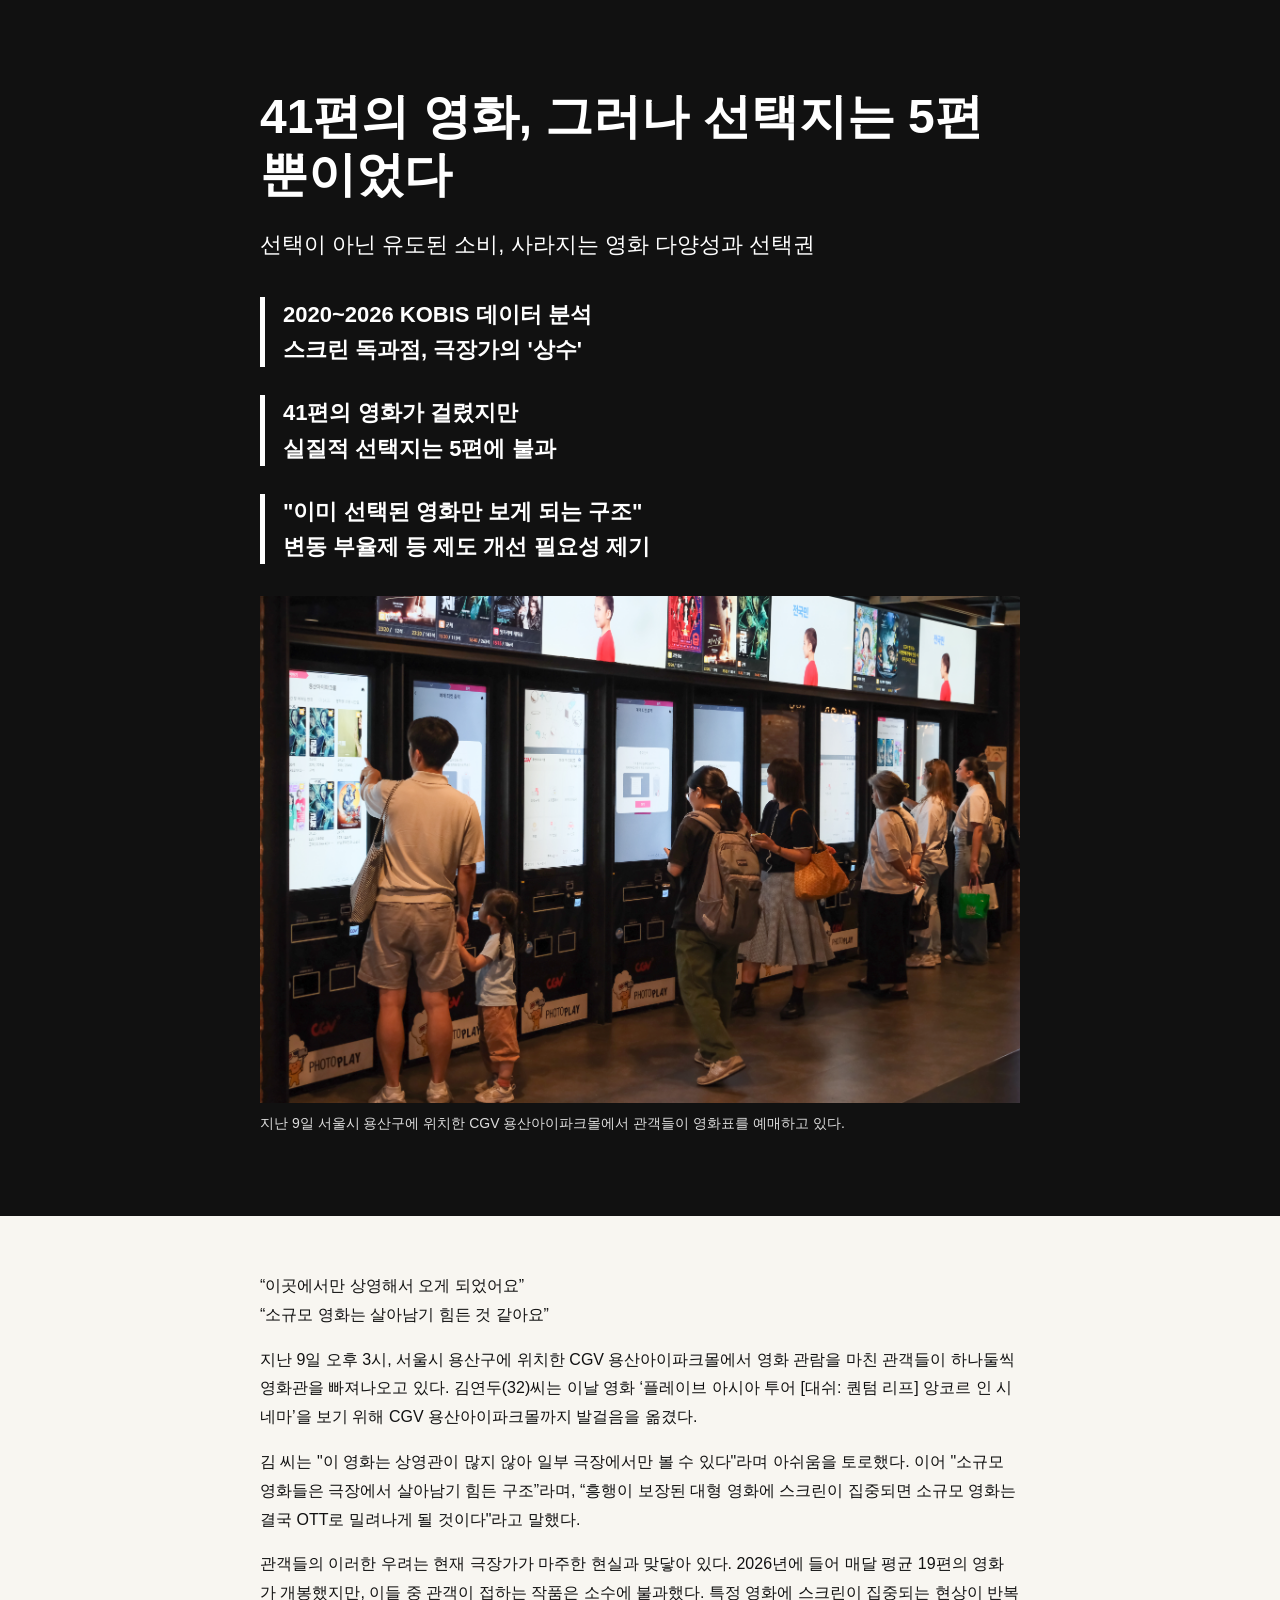
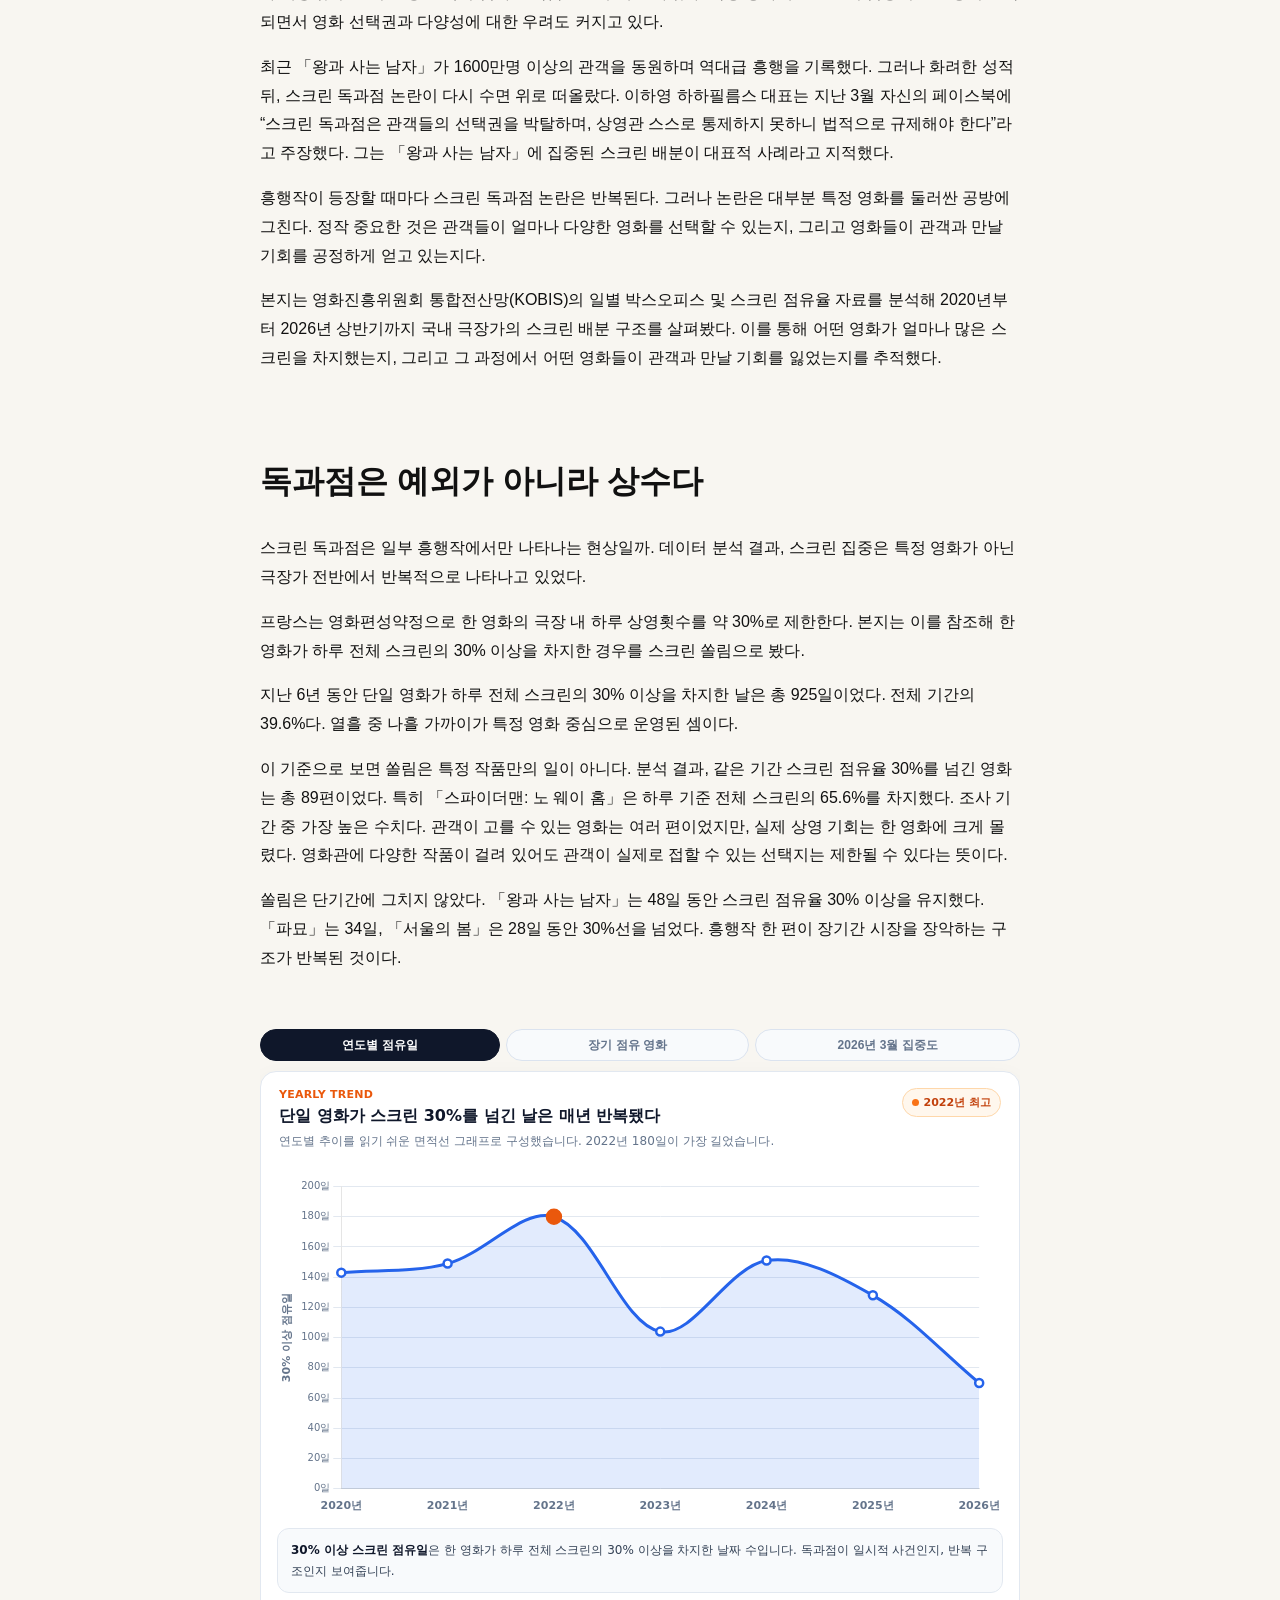
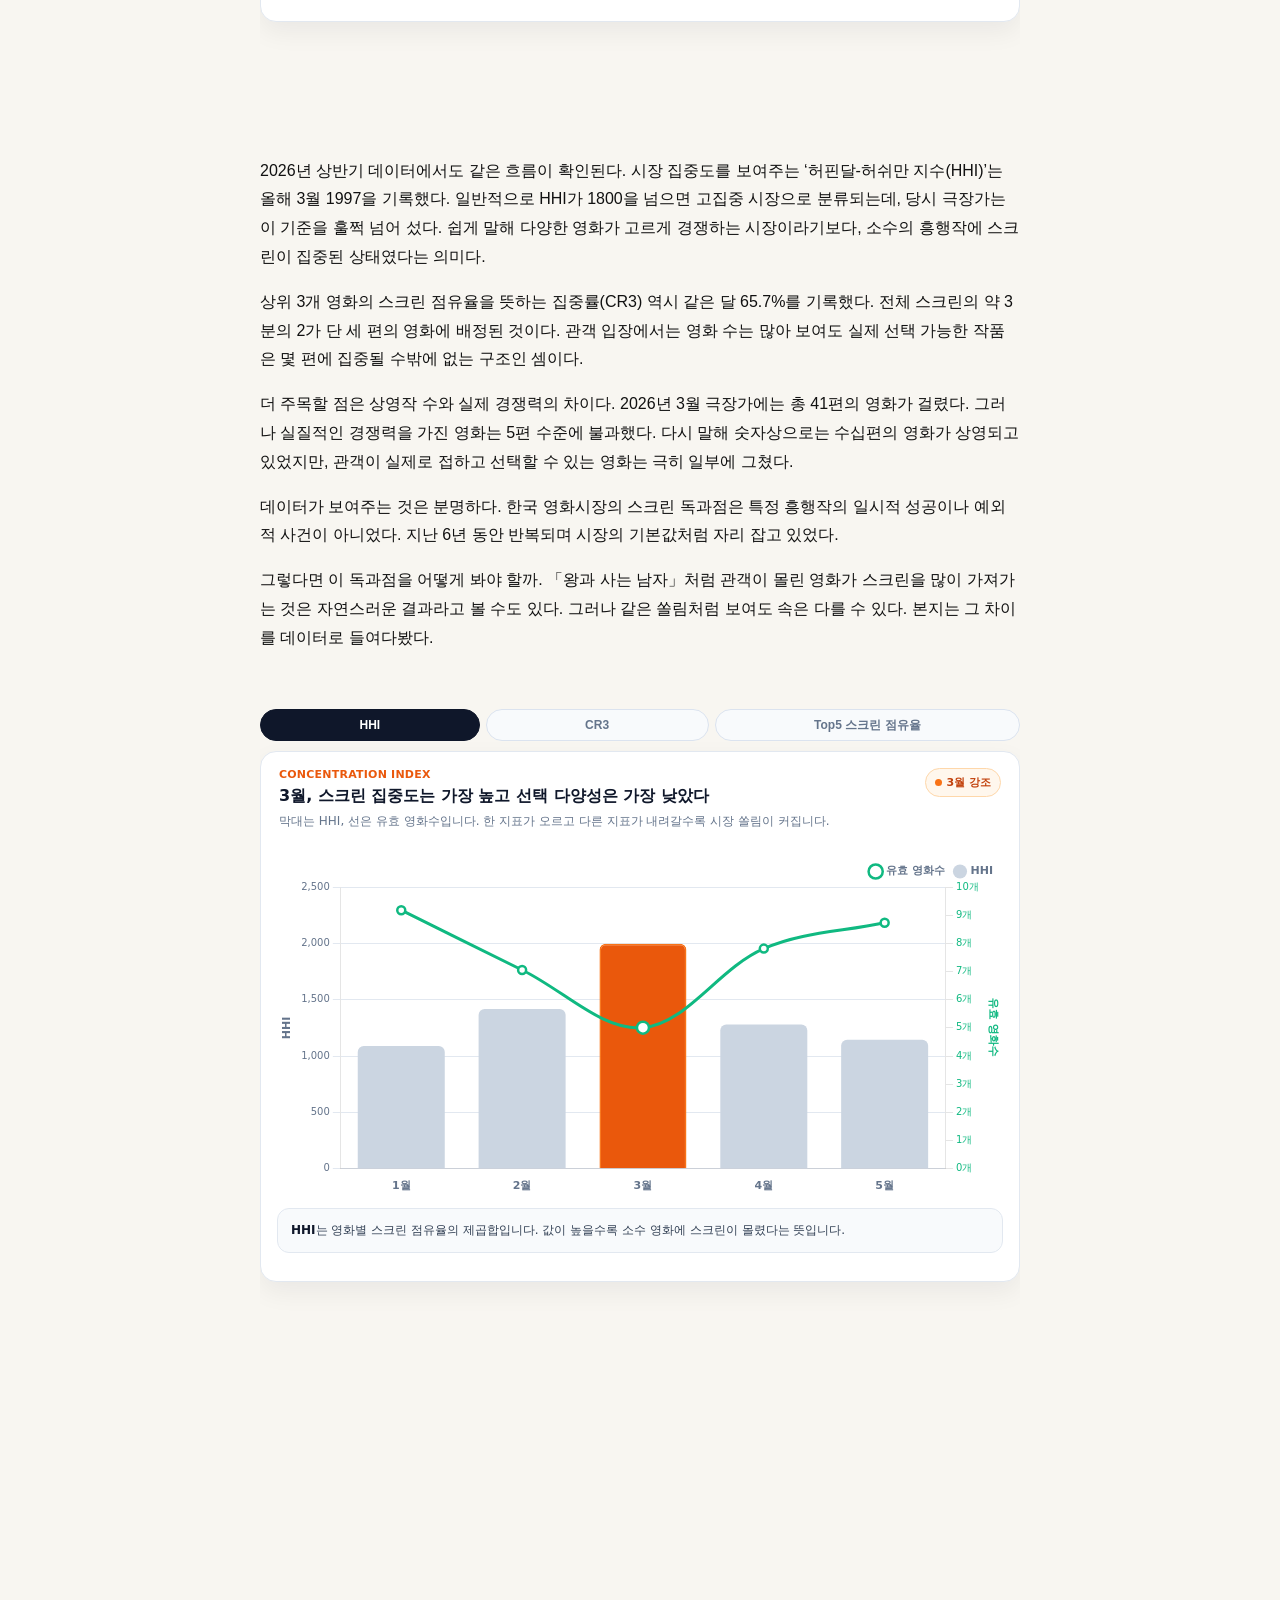
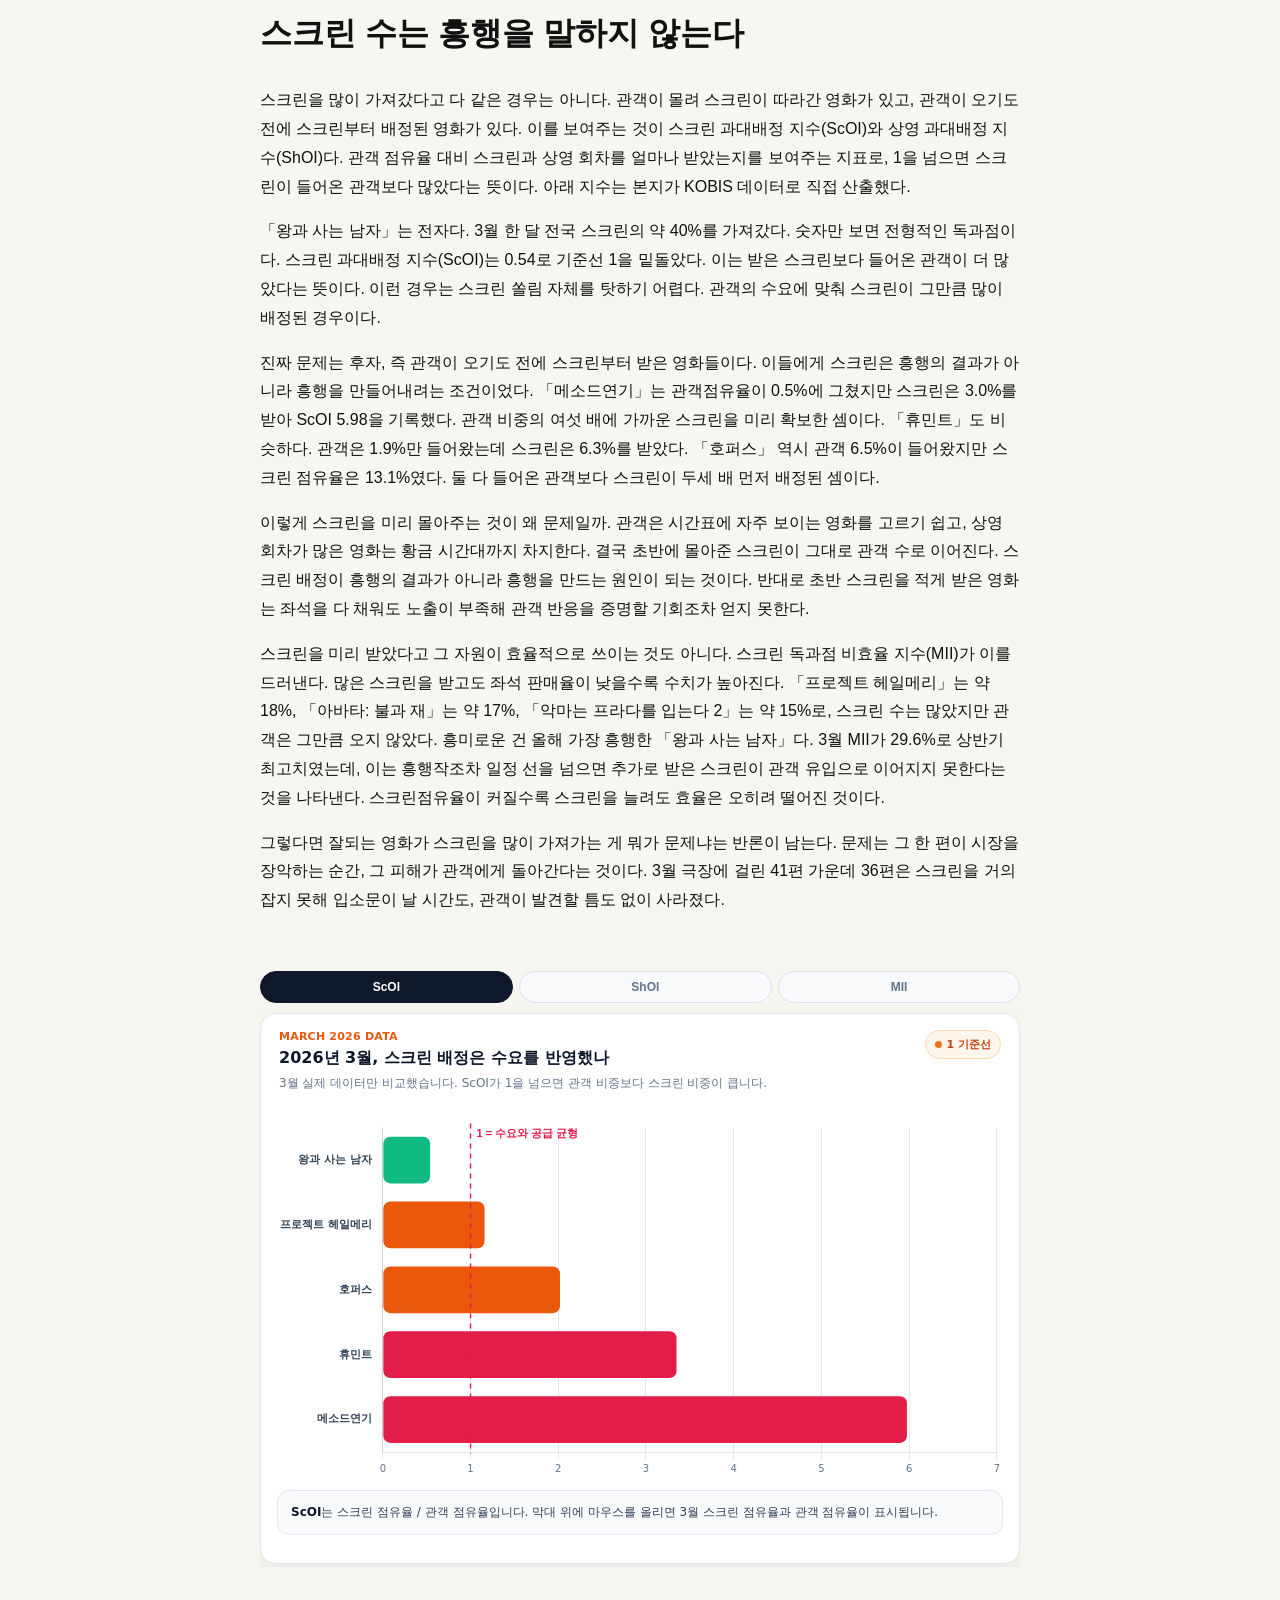
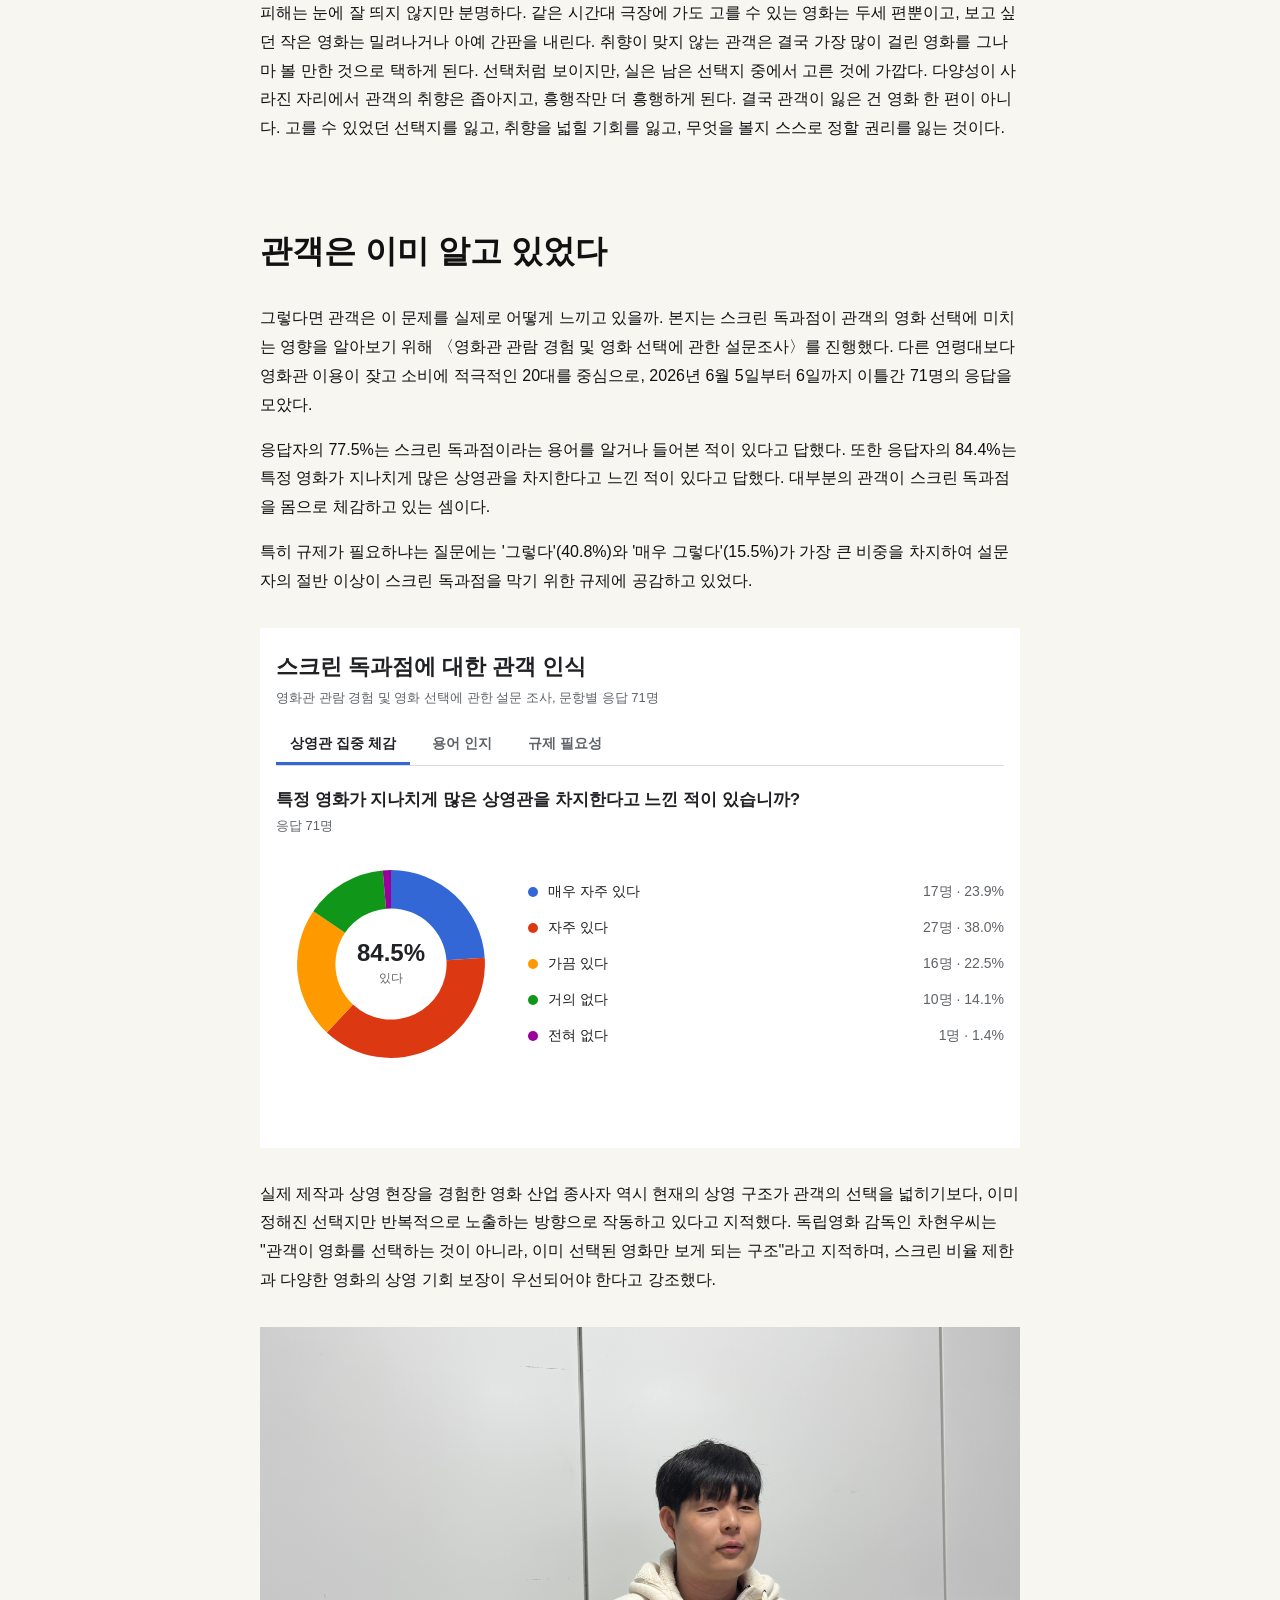
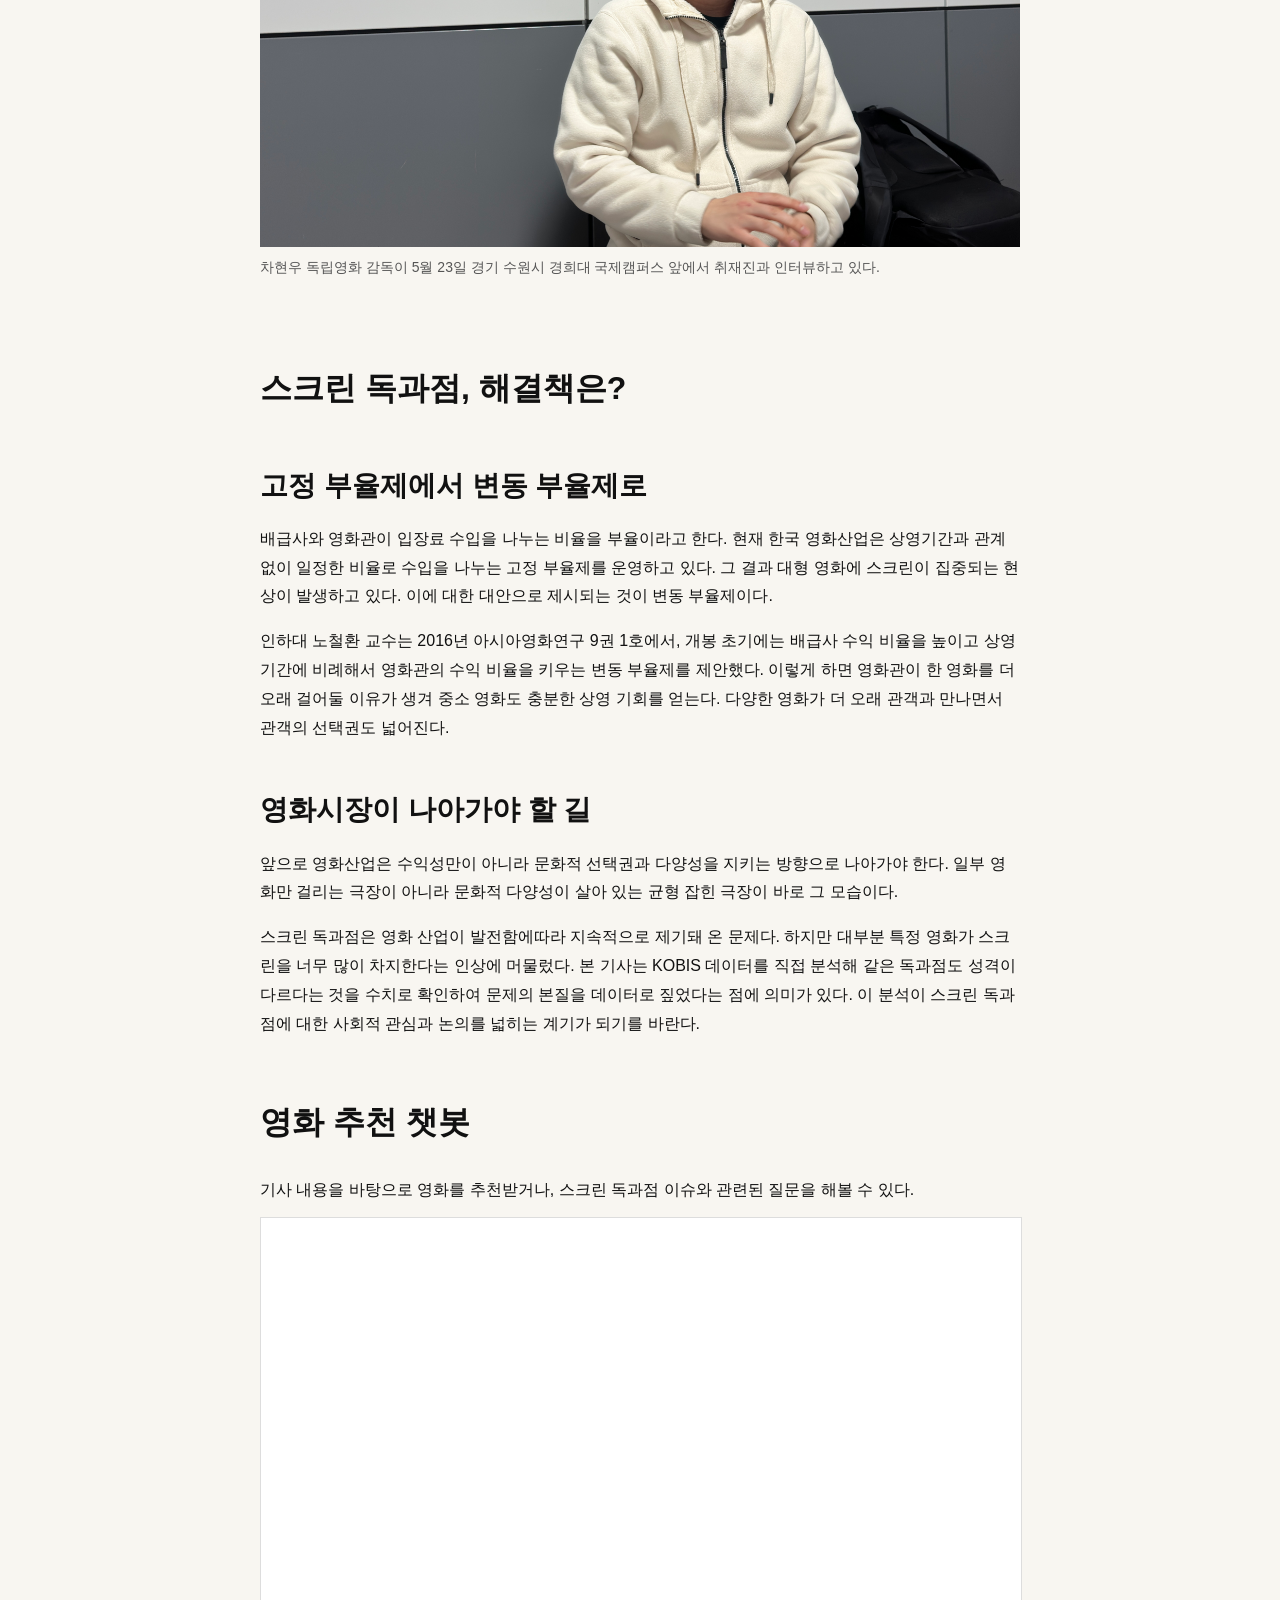
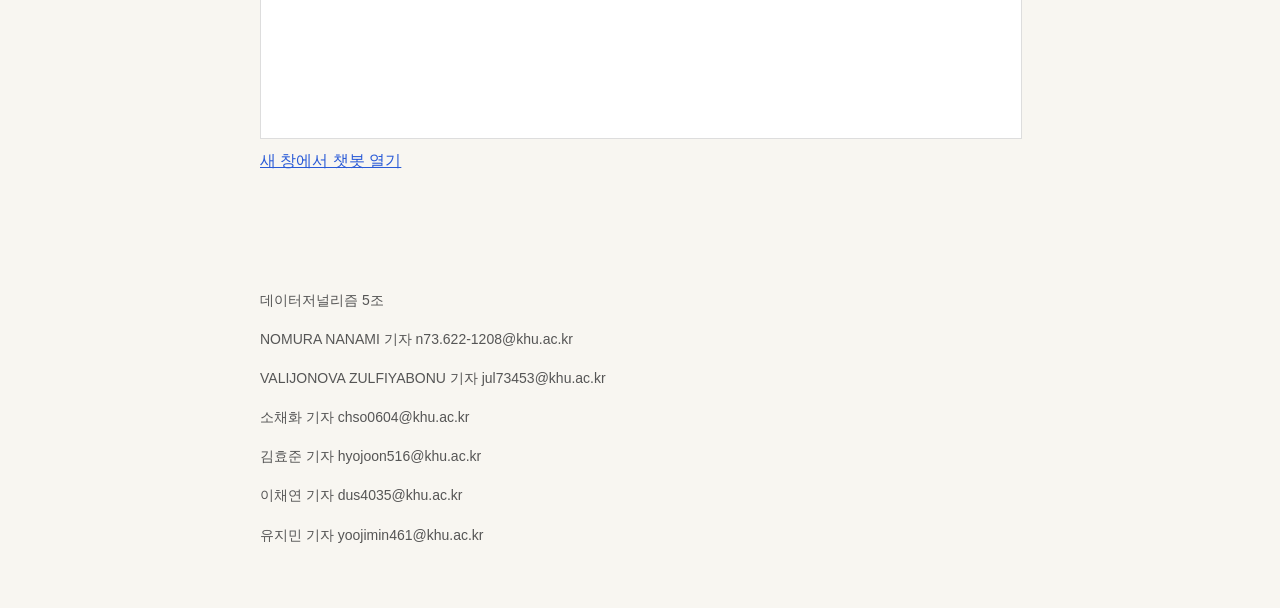
==== commit 6e9382ee: "Update index.html" ====
--- a/index.html
+++ b/index.html
@@ -48,7 +48,7 @@
   </p>
 
   <p>
-    관객들의 이러한 우려는 현재 극장가가 마주한 현실과 맞닿아 있다. 2026년에 들어 매달 평균 19편의 영화가 개봉했지만, 이들 중 실제 관객이 접하는 작품은 소수에 불과했다. 특정 영화에 스크린이 집중되는 현상이 반복되면서 영화 선택권과 다양성에 대한 우려도 커지고 있다.
+    관객들의 이러한 우려는 현재 극장가가 마주한 현실과 맞닿아 있다. 2026년에 들어 매달 평균 19편의 영화가 개봉했지만, 이들 중 관객이 접하는 작품은 소수에 불과했다. 특정 영화에 스크린이 집중되는 현상이 반복되면서 영화 선택권과 다양성에 대한 우려도 커지고 있다.
   </p>
 
   <p>
@@ -72,11 +72,11 @@
   </p>
 
   <p>
-    프랑스는 영화편성약정으로 한 편의 영화가 극장 내 하루 상영횟수의 약 30%를 초과하지 않도록 제한한다. 적용 단위는 다르지만, 본지는 이 기준을 참조해 한 영화가 하루 전체 스크린의 30% 이상을 차지한 경우를 스크린 쏠림으로 해석했다.
-  </p>
-
-  <p>
-    지난 6년 동안 단일 영화가 하루 전체 스크린의 30% 이상을 차지한 날은 총 925일이었다. 전체 기간의 39.6%다. 열흘 중 나흘 가까이 극장 스크린이 특정 영화 중심으로 운영된 셈이다.
+    프랑스는 영화편성약정으로 한 영화의 극장 내 하루 상영횟수를 약 30%로 제한한다.  본지는 이를 참조해 한 영화가 하루 전체 스크린의 30% 이상을 차지한 경우를 스크린 쏠림으로 봤다.
+  </p>
+
+  <p>
+    지난 6년 동안 단일 영화가 하루 전체 스크린의 30% 이상을 차지한 날은 총 925일이었다. 전체 기간의 39.6%다. 열흘 중 나흘 가까이가 특정 영화 중심으로 운영된 셈이다.
   </p>
 
   <p>
@@ -111,7 +111,7 @@
   </p>
 
   <p>
-    그렇다면 이 독과점을 어떻게 봐야 할까. 「왕과 사는 남자」처럼 관객이 몰린 영화가 스크린을 많이 가져가는 것은 자연스러운 결과라고 볼 수도 있다. 흥행에 따른 배정이라면 문제 삼기 어렵다. 그러나 같은 쏠림처럼 보여도 속은 다를 수 있다. 본지는 그 차이를 데이터로 들여다봤다.
+    그렇다면 이 독과점을 어떻게 봐야 할까. 「왕과 사는 남자」처럼 관객이 몰린 영화가 스크린을 많이 가져가는 것은 자연스러운 결과라고 볼 수도 있다. 그러나 같은 쏠림처럼 보여도 속은 다를 수 있다. 본지는 그 차이를 데이터로 들여다봤다.
   </p>
 
   <iframe
--- a/index.css
+++ b/index.css
@@ -86,7 +86,7 @@
 }
 
 .graph-2020 {
-  height: 620px;
+  height: 720px;
 }
 
 .graph-final {
